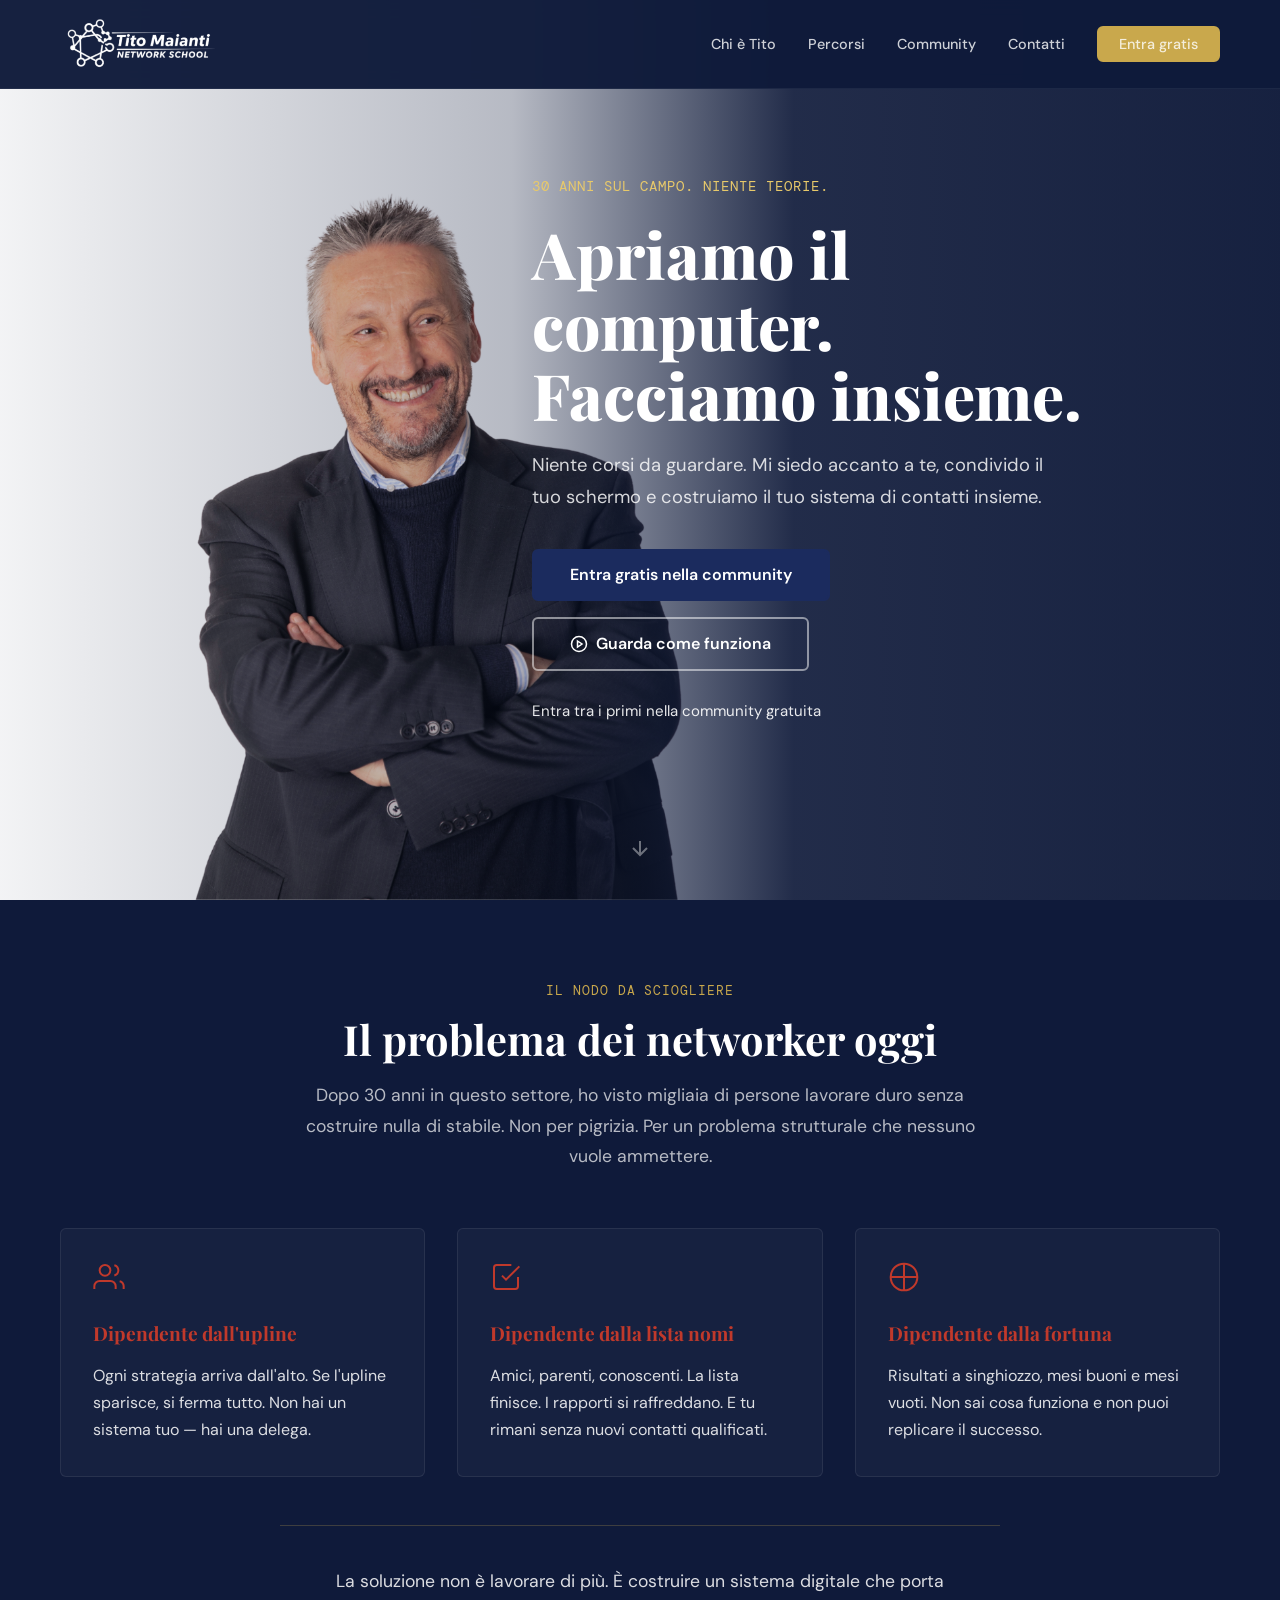
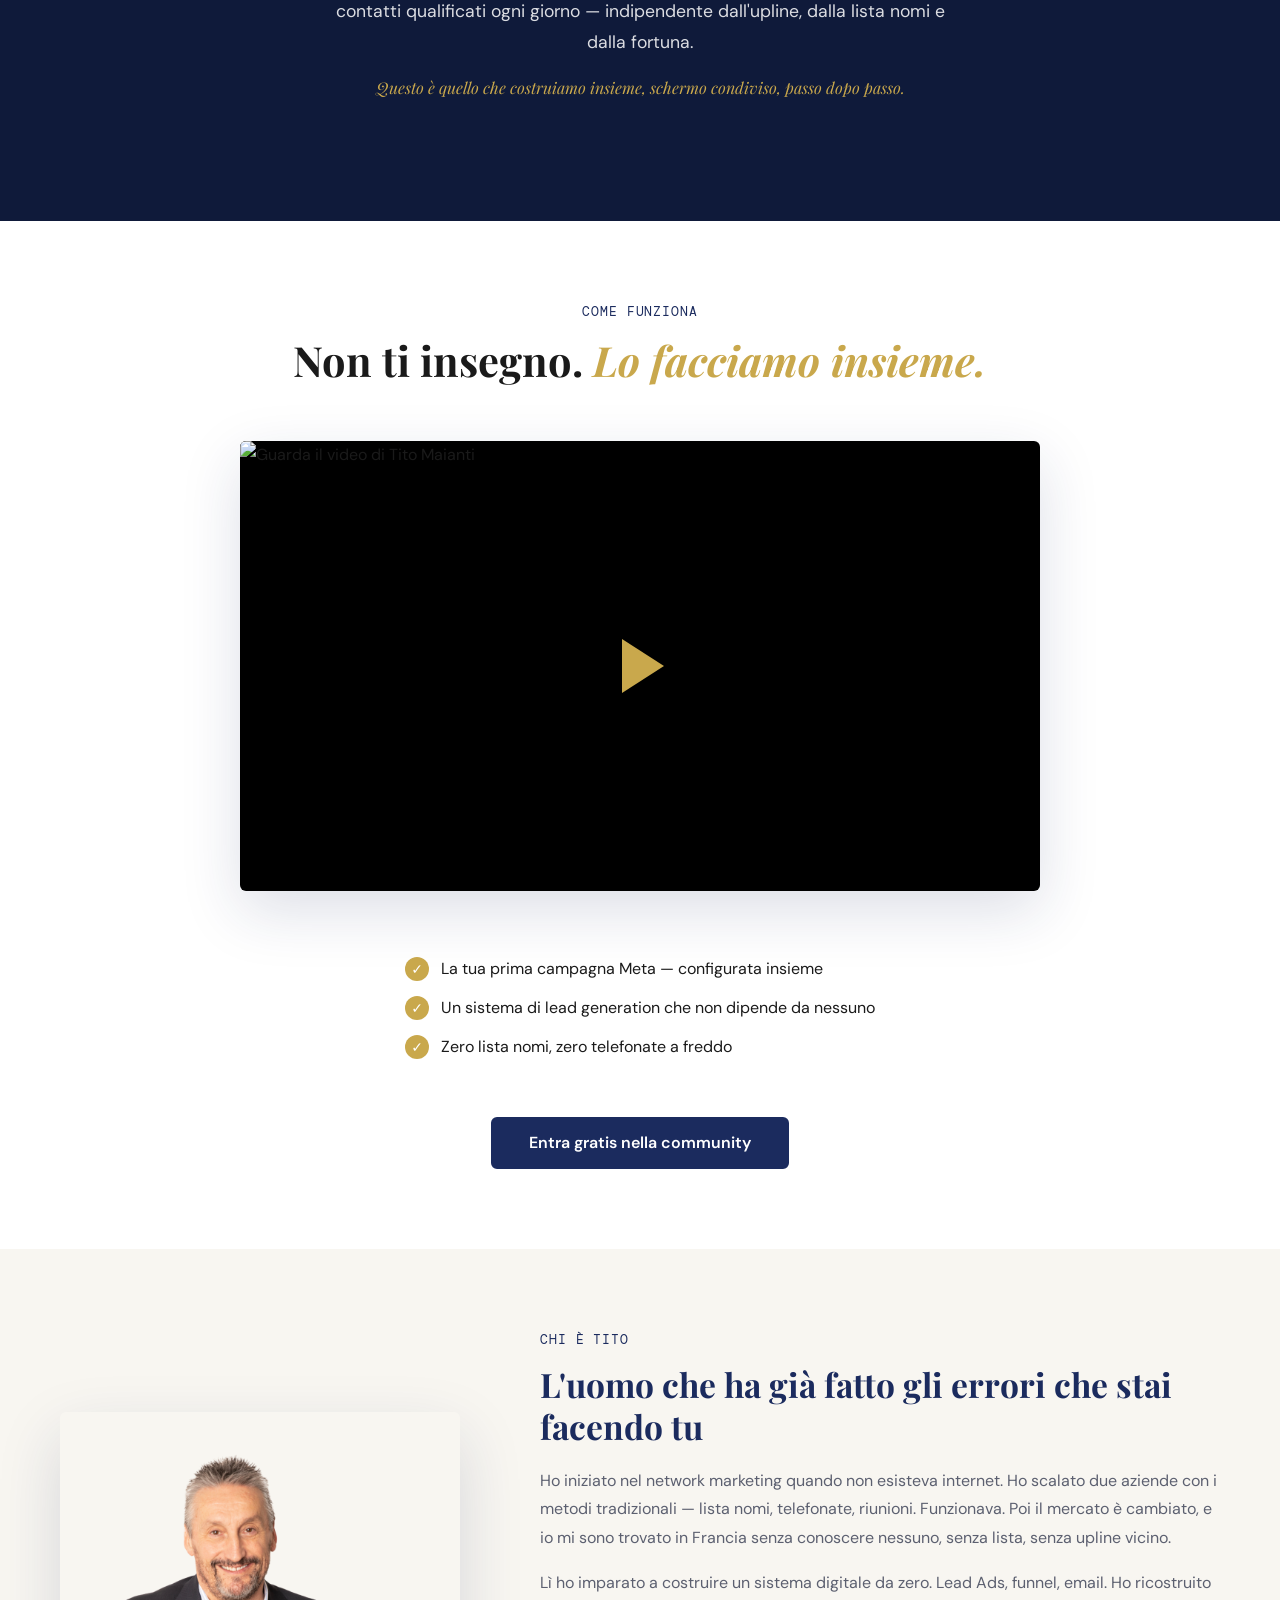
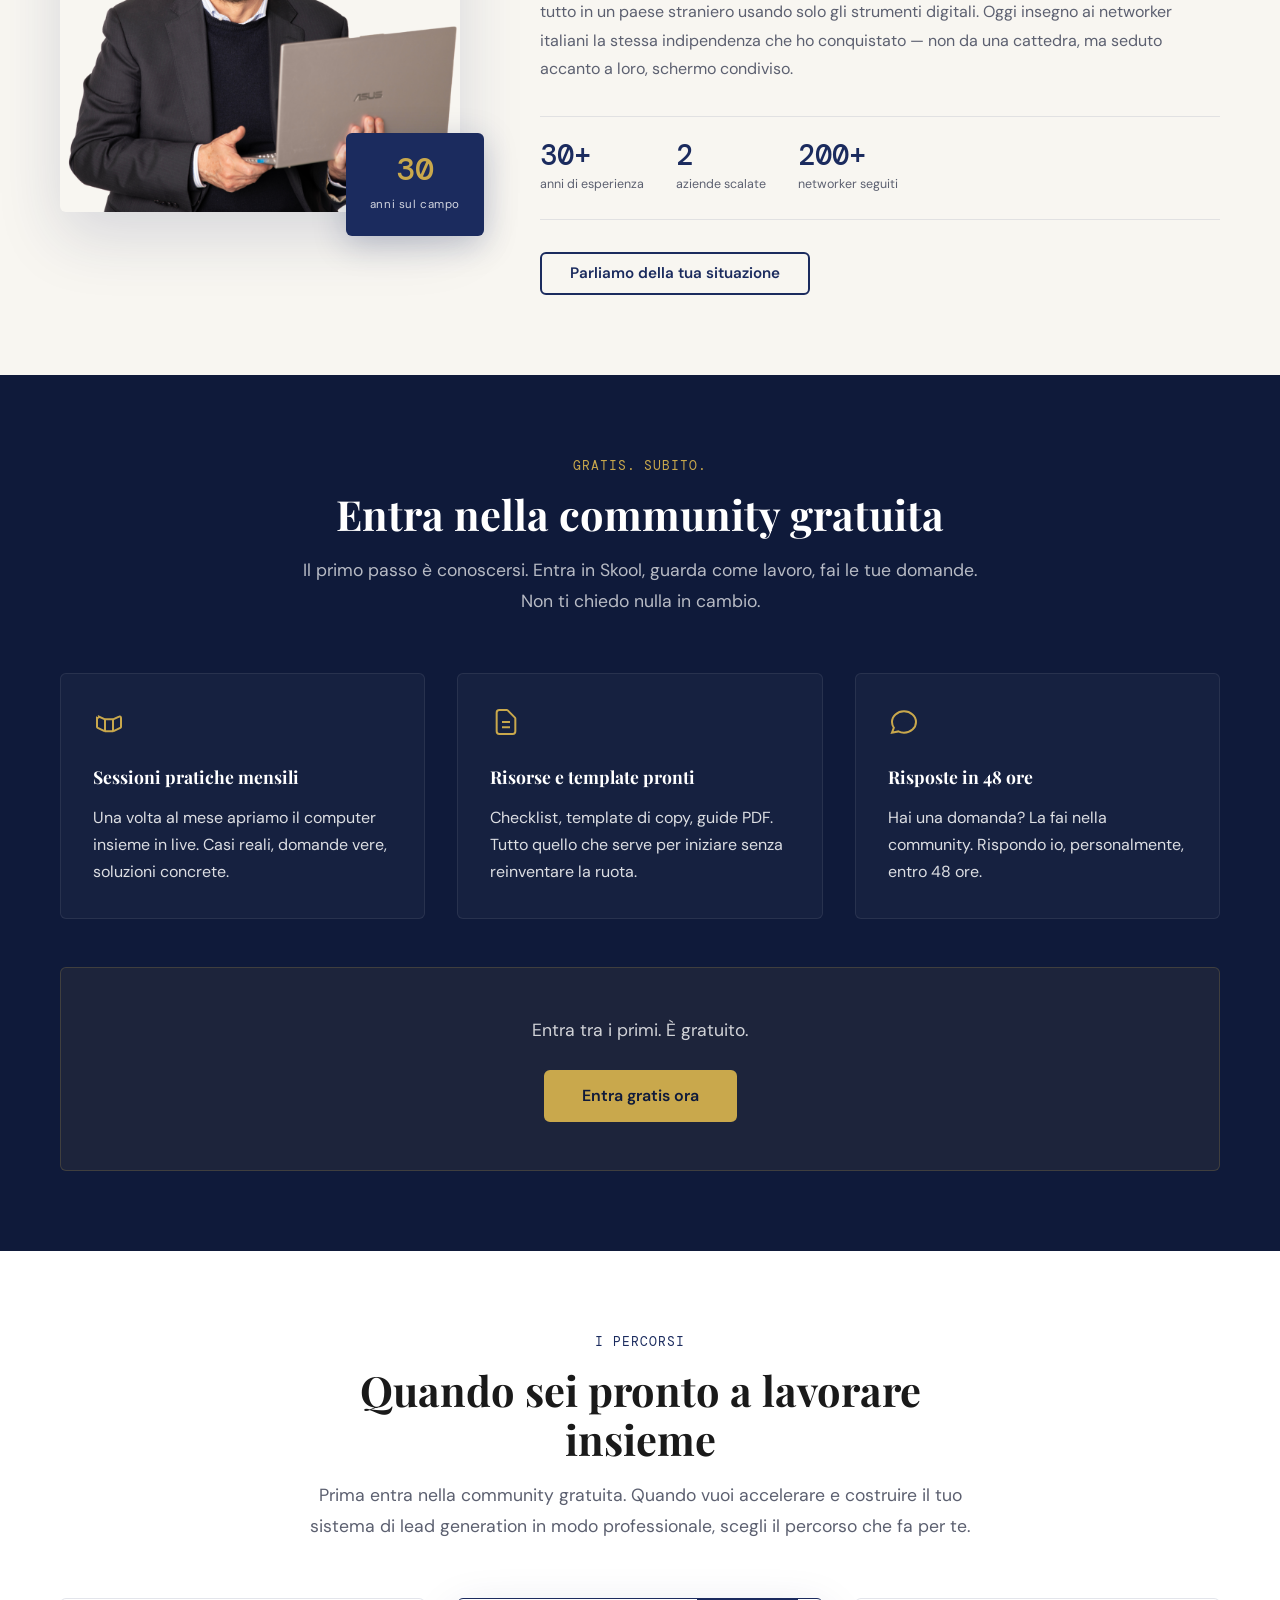
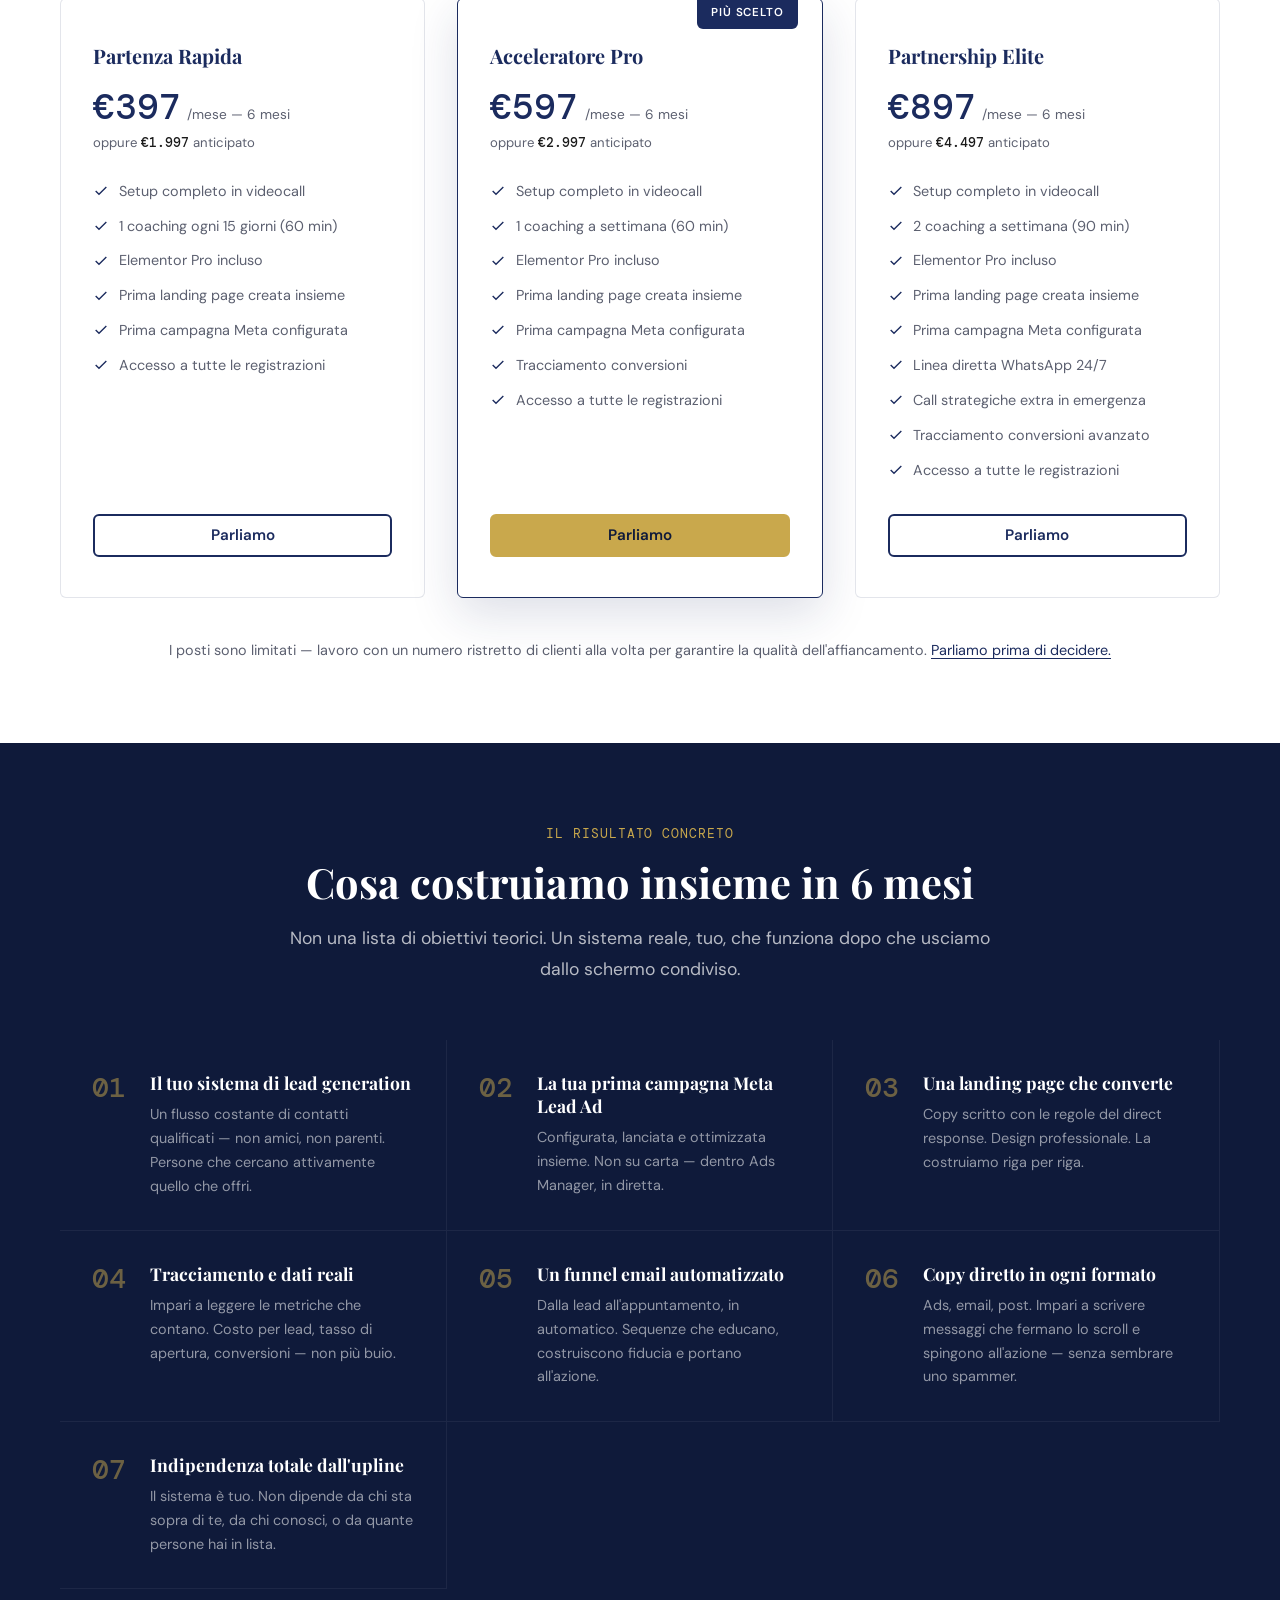
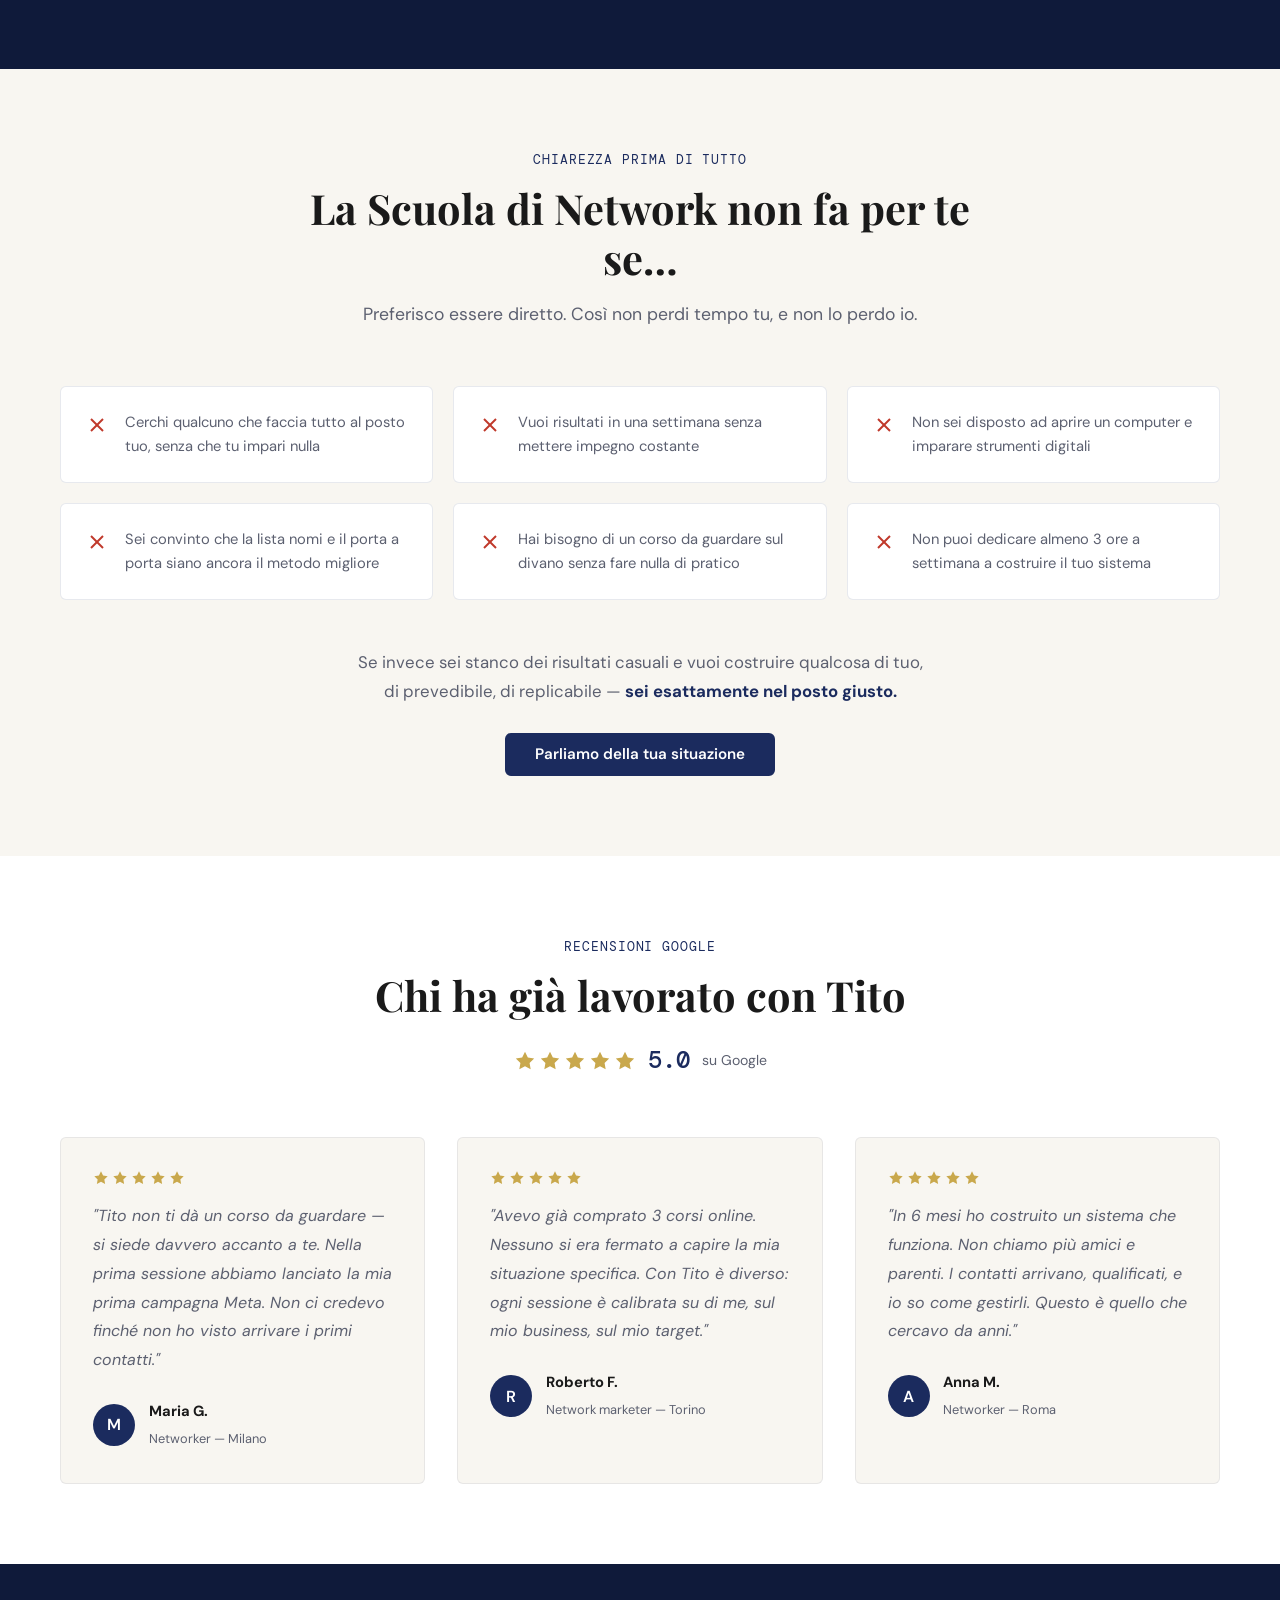
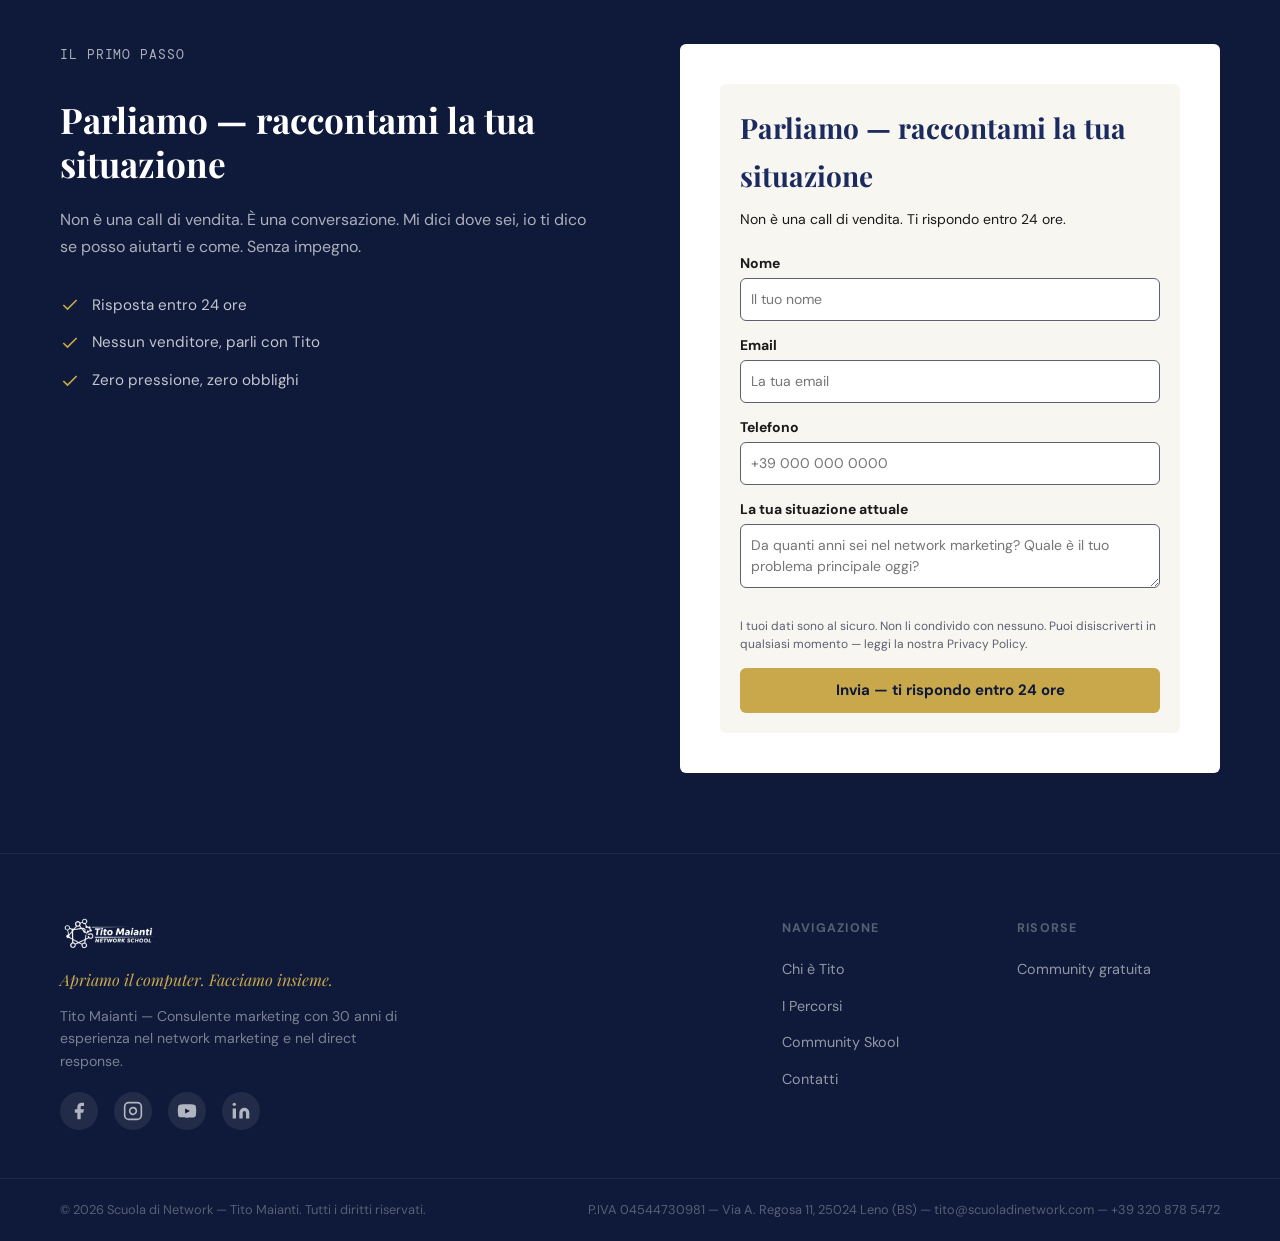
==== index.html @ 25d6adeb "Collega il form contatti a MailerLite e aggiunge pagine grazie/privacy Sostituisce il form statico c" ====
<!DOCTYPE html>
<html lang="it">
<head>
  <!-- Google Tag Manager -->
  <script>(function(w,d,s,l,i){w[l]=w[l]||[];w[l].push({'gtm.start':
  new Date().getTime(),event:'gtm.js'});var f=d.getElementsByTagName(s)[0],
  j=d.createElement(s),dl=l!='dataLayer'?'&l='+l:'';j.async=true;j.src=
  'https://www.googletagmanager.com/gtm.js?id='+i+dl;f.parentNode.insertBefore(j,f);
  })(window,document,'script','dataLayer','GTM-WN82N9PX');</script>
  <!-- End Google Tag Manager -->

  <meta charset="UTF-8">
  <meta name="viewport" content="width=device-width, initial-scale=1.0">
  <meta name="description" content="Scuola di Network di Tito Maianti — 30 anni di esperienza nel network marketing. Mi siedo accanto a te, condivido il tuo schermo e costruiamo il tuo sistema di contatti insieme.">
  <meta property="og:title" content="Scuola di Network — Tito Maianti">
  <meta property="og:description" content="Apriamo il computer. Facciamo insieme. Niente corsi da guardare — lavoriamo fianco a fianco, schermo condiviso, mouse in mano.">
  <meta property="og:image" content="img/tito-hero.jpg">
  <title>Scuola di Network — Tito Maianti | Apriamo il computer. Facciamo insieme.</title>

  <!-- Google Fonts -->
  <link rel="preconnect" href="https://fonts.googleapis.com">
  <link rel="preconnect" href="https://fonts.gstatic.com" crossorigin>
  <link href="https://fonts.googleapis.com/css2?family=DM+Mono:wght@400;500&family=DM+Sans:ital,opsz,wght@0,9..40,400;0,9..40,500;0,9..40,600;1,9..40,400&family=Playfair+Display:ital,wght@0,700;0,800;1,700&display=swap" rel="stylesheet">

  <link rel="stylesheet" href="css/style.css">
</head>
<body>

  <!-- Google Tag Manager (noscript) -->
  <noscript><iframe src="https://www.googletagmanager.com/ns.html?id=GTM-WN82N9PX"
  height="0" width="0" style="display:none;visibility:hidden"></iframe></noscript>
  <!-- End Google Tag Manager (noscript) -->

  <!-- ============================================================
       NAV
  ============================================================ -->
  <nav class="nav" id="nav">
    <div class="container nav__inner">
      <a href="/" class="nav__logo">
        <img src="Logo Network School (1).png" alt="Scuola di Network" onerror="this.style.display='none';this.nextElementSibling.style.display='block'">
        <span class="nav__logo-text" style="display:none">Scuola di Network</span>
      </a>
      <button class="nav__toggle" id="navToggle" aria-label="Menu">
        <span></span><span></span><span></span>
      </button>
      <ul class="nav__links" id="navLinks">
        <li><a href="#chi-e-tito">Chi è Tito</a></li>
        <li><a href="#percorsi">Percorsi</a></li>
        <li><a href="#community">Community</a></li>
        <li><a href="#contatti">Contatti</a></li>
        <li><a href="https://www.skool.com/scuola-di-network-2283" target="_blank" rel="noopener" class="btn btn--nav">Entra gratis</a></li>
      </ul>
    </div>
  </nav>

  <!-- ============================================================
       1. HERO
  ============================================================ -->
  <section class="hero" id="hero">
    <!-- Sfondo desktop: foto a sinistra via background-image -->
    <div class="hero__bg" style="background-image: url('Senza titolo (800 x 1200 px).png')">
      <div class="hero__overlay"></div>
    </div>
    <!-- Foto mobile: visibile solo su smartphone, in cima -->
    <img src="Progetto senza titolo (8).png" alt="Tito Maianti" class="hero__photo-mobile">
    <div class="container hero__content">
      <p class="hero__eyebrow">30 anni sul campo. Niente teorie.</p>
      <h1 class="hero__headline">Apriamo il computer.<br>Facciamo insieme.</h1>
      <p class="hero__sub">
        Niente corsi da guardare. Mi siedo accanto a te, condivido il tuo schermo
        e costruiamo il tuo sistema di contatti insieme.
      </p>
      <div class="hero__ctas">
        <a href="https://www.skool.com/scuola-di-network-2283" target="_blank" rel="noopener" class="btn btn--primary btn--lg">
          Entra gratis nella community
        </a>
        <a href="#video" class="btn btn--ghost btn--lg">
          <svg width="18" height="18" viewBox="0 0 24 24" fill="none" stroke="currentColor" stroke-width="2" aria-hidden="true"><circle cx="12" cy="12" r="10"/><polygon points="10 8 16 12 10 16 10 8"/></svg>
          Guarda come funziona
        </a>
      </div>
      <p class="hero__trust">Entra tra i primi nella community gratuita</p>
    </div>
    <a href="#problema" class="hero__scroll" aria-label="Scorri in basso">
      <svg width="24" height="24" viewBox="0 0 24 24" fill="none" stroke="currentColor" stroke-width="2"><path d="M12 5v14M5 12l7 7 7-7"/></svg>
    </a>
  </section>

  <!-- ============================================================
       2. IL PROBLEMA
  ============================================================ -->
  <section class="section section--dark" id="problema">
    <div class="container">
      <div class="section__header section__header--center">
        <p class="section__eyebrow section__eyebrow--gold">Il nodo da sciogliere</p>
        <h2 class="section__title">Il problema dei networker oggi</h2>
        <p class="section__sub">
          Dopo 30 anni in questo settore, ho visto migliaia di persone
          lavorare duro senza costruire nulla di stabile. Non per pigrizia.
          Per un problema strutturale che nessuno vuole ammettere.
        </p>
      </div>

      <div class="dipendenze">
        <div class="dipendenza">
          <div class="dipendenza__icon">
            <svg width="32" height="32" viewBox="0 0 24 24" fill="none" stroke="currentColor" stroke-width="1.5"><path d="M17 21v-2a4 4 0 0 0-4-4H5a4 4 0 0 0-4 4v2"/><circle cx="9" cy="7" r="4"/><path d="M23 21v-2a4 4 0 0 0-3-3.87"/><path d="M16 3.13a4 4 0 0 1 0 7.75"/></svg>
          </div>
          <h3 class="dipendenza__titolo">Dipendente dall'upline</h3>
          <p class="dipendenza__testo">
            Ogni strategia arriva dall'alto. Se l'upline sparisce, si ferma tutto.
            Non hai un sistema tuo — hai una delega.
          </p>
        </div>
        <div class="dipendenza">
          <div class="dipendenza__icon">
            <svg width="32" height="32" viewBox="0 0 24 24" fill="none" stroke="currentColor" stroke-width="1.5"><path d="M9 11l3 3L22 4"/><path d="M21 12v7a2 2 0 0 1-2 2H5a2 2 0 0 1-2-2V5a2 2 0 0 1 2-2h11"/></svg>
          </div>
          <h3 class="dipendenza__titolo">Dipendente dalla lista nomi</h3>
          <p class="dipendenza__testo">
            Amici, parenti, conoscenti. La lista finisce. I rapporti si raffreddano.
            E tu rimani senza nuovi contatti qualificati.
          </p>
        </div>
        <div class="dipendenza">
          <div class="dipendenza__icon">
            <svg width="32" height="32" viewBox="0 0 24 24" fill="none" stroke="currentColor" stroke-width="1.5"><path d="M12 2v20M2 12h20"/><circle cx="12" cy="12" r="10"/></svg>
          </div>
          <h3 class="dipendenza__titolo">Dipendente dalla fortuna</h3>
          <p class="dipendenza__testo">
            Risultati a singhiozzo, mesi buoni e mesi vuoti.
            Non sai cosa funziona e non puoi replicare il successo.
          </p>
        </div>
      </div>

      <div class="problema__soluzione">
        <p class="problema__soluzione-testo">
          La soluzione non è lavorare di più. È costruire un sistema digitale
          che porta contatti qualificati ogni giorno — indipendente dall'upline,
          dalla lista nomi e dalla fortuna.
        </p>
        <p class="problema__soluzione-firma">
          Questo è quello che costruiamo insieme, schermo condiviso, passo dopo passo.
        </p>
      </div>
    </div>
  </section>

  <!-- ============================================================
       3. VIDEO + PROMESSA
  ============================================================ -->
  <section class="section section--light" id="video">
    <div class="container">
      <div class="section__header section__header--center">
        <p class="section__eyebrow">Come funziona</p>
        <h2 class="section__title">Non ti insegno. <em>Lo facciamo insieme.</em></h2>
      </div>
      <div class="video-centrato">
        <div class="yt-facade" id="ytFacade" data-videoid="gdaphi_EpzM" role="button" tabindex="0" aria-label="Riproduci video">
          <img src="https://img.youtube.com/vi/gdaphi_EpzM/maxresdefault.jpg" alt="Guarda il video di Tito Maianti" class="yt-facade__thumb">
          <div class="yt-facade__play" aria-hidden="true">
            <svg viewBox="0 0 24 24" fill="none" xmlns="http://www.w3.org/2000/svg"><polygon points="6 3 20 12 6 21 6 3" fill="currentColor"/></svg>
          </div>
        </div>
      </div>
      <div class="video-sotto">
        <ul class="promessa__lista promessa__lista--centrata">
          <li><span class="check-circle">✓</span> La tua prima campagna Meta — configurata insieme</li>
          <li><span class="check-circle">✓</span> Un sistema di lead generation che non dipende da nessuno</li>
          <li><span class="check-circle">✓</span> Zero lista nomi, zero telefonate a freddo</li>
        </ul>
        <a href="https://www.skool.com/scuola-di-network-2283" target="_blank" rel="noopener" class="btn btn--primary btn--lg">
          Entra gratis nella community
        </a>
      </div>
    </div>
  </section>

  <!-- ============================================================
       4. CHI È TITO
  ============================================================ -->
  <section class="section section--cream" id="chi-e-tito">
    <div class="container">
      <div class="tito">
        <div class="tito__foto">
          <img src="Progetto senza titolo (7).png" alt="Tito Maianti" loading="lazy">
          <div class="tito__badge">
            <span class="mono">30</span>
            <span>anni sul campo</span>
          </div>
        </div>
        <div class="tito__bio">
          <p class="section__eyebrow">Chi è Tito</p>
          <h2>L'uomo che ha già fatto gli errori che stai facendo tu</h2>
          <p class="tito__storia">
            Ho iniziato nel network marketing quando non esisteva internet. Ho scalato
            due aziende con i metodi tradizionali — lista nomi, telefonate, riunioni.
            Funzionava. Poi il mercato è cambiato, e io mi sono trovato in Francia
            senza conoscere nessuno, senza lista, senza upline vicino.
          </p>
          <p class="tito__storia">
            Lì ho imparato a costruire un sistema digitale da zero. Lead Ads, funnel,
            email. Ho ricostruito tutto in un paese straniero usando solo gli strumenti
            digitali. Oggi insegno ai networker italiani la stessa indipendenza che ho
            conquistato — non da una cattedra, ma seduto accanto a loro, schermo condiviso.
          </p>
          <div class="tito__numeri">
            <div class="tito__numero">
              <span class="mono">30+</span>
              <span>anni di esperienza</span>
            </div>
            <div class="tito__numero">
              <span class="mono">2</span>
              <span>aziende scalate</span>
            </div>
            <div class="tito__numero">
              <span class="mono">200+</span>
              <span>networker seguiti</span>
            </div>
          </div>
          <a href="#contatti" class="btn btn--outline">Parliamo della tua situazione</a>
        </div>
      </div>
    </div>
  </section>

  <!-- ============================================================
       5. COMMUNITY SKOOL
  ============================================================ -->
  <section class="section section--dark" id="community">
    <div class="container">
      <div class="section__header section__header--center">
        <p class="section__eyebrow section__eyebrow--gold">Gratis. Subito.</p>
        <h2 class="section__title">Entra nella community gratuita</h2>
        <p class="section__sub">
          Il primo passo è conoscersi. Entra in Skool, guarda come lavoro,
          fai le tue domande. Non ti chiedo nulla in cambio.
        </p>
      </div>

      <div class="community__benefit-grid">
        <div class="community__benefit">
          <div class="community__benefit-icon">
            <svg width="32" height="32" viewBox="0 0 24 24" fill="none" stroke="currentColor" stroke-width="1.5"><path d="M15 10l4.553-2.069A1 1 0 0121 8.876V15.5a1 1 0 01-.555.894L15 19M15 10v9M15 10H9M15 19H9M9 10L4.447 7.931A1 1 0 013 8.876V15.5a1 1 0 00.555.894L9 19M9 10v9"/></svg>
          </div>
          <h3>Sessioni pratiche mensili</h3>
          <p>
            Una volta al mese apriamo il computer insieme in live.
            Casi reali, domande vere, soluzioni concrete.
          </p>
        </div>
        <div class="community__benefit">
          <div class="community__benefit-icon">
            <svg width="32" height="32" viewBox="0 0 24 24" fill="none" stroke="currentColor" stroke-width="1.5"><path d="M9 12h6m-6 4h6m2 5H7a2 2 0 01-2-2V5a2 2 0 012-2h5.586a1 1 0 01.707.293l5.414 5.414a1 1 0 01.293.707V19a2 2 0 01-2 2z"/></svg>
          </div>
          <h3>Risorse e template pronti</h3>
          <p>
            Checklist, template di copy, guide PDF. Tutto quello che serve
            per iniziare senza reinventare la ruota.
          </p>
        </div>
        <div class="community__benefit">
          <div class="community__benefit-icon">
            <svg width="32" height="32" viewBox="0 0 24 24" fill="none" stroke="currentColor" stroke-width="1.5"><path d="M8 12h.01M12 12h.01M16 12h.01M21 12c0 4.418-4.03 8-9 8a9.863 9.863 0 01-4.255-.949L3 20l1.395-3.72C3.512 15.042 3 13.574 3 12c0-4.418 4.03-8 9-8s9 3.582 9 8z"/></svg>
          </div>
          <h3>Risposte in 48 ore</h3>
          <p>
            Hai una domanda? La fai nella community. Rispondo io,
            personalmente, entro 48 ore.
          </p>
        </div>
      </div>

      <div class="community__cta-box">
        <p class="community__cta-testo">
          Entra tra i primi. È gratuito.
        </p>
        <a href="https://www.skool.com/scuola-di-network-2283" target="_blank" rel="noopener" class="btn btn--gold btn--lg">
          Entra gratis ora
        </a>
      </div>
    </div>
  </section>

  <!-- ============================================================
       6. I PERCORSI
  ============================================================ -->
  <section class="section section--light" id="percorsi">
    <div class="container">
      <div class="section__header section__header--center">
        <p class="section__eyebrow">I percorsi</p>
        <h2 class="section__title">Quando sei pronto a lavorare insieme</h2>
        <p class="section__sub">
          Prima entra nella community gratuita. Quando vuoi accelerare
          e costruire il tuo sistema di lead generation in modo professionale,
          scegli il percorso che fa per te.
        </p>
      </div>

      <div class="percorsi">

        <div class="percorso">
          <div class="percorso__header">
            <h3 class="percorso__nome">Partenza Rapida</h3>
            <div class="percorso__prezzo">
              <span class="percorso__importo mono">€397</span>
              <span class="percorso__periodo">/mese — 6 mesi</span>
            </div>
            <p class="percorso__anticipo">oppure <span class="mono">€1.997</span> anticipato</p>
          </div>
          <ul class="percorso__lista">
            <li><svg width="16" height="16" viewBox="0 0 24 24" fill="none" stroke="currentColor" stroke-width="2"><polyline points="20 6 9 17 4 12"/></svg> Setup completo in videocall</li>
            <li><svg width="16" height="16" viewBox="0 0 24 24" fill="none" stroke="currentColor" stroke-width="2"><polyline points="20 6 9 17 4 12"/></svg> 1 coaching ogni 15 giorni (60 min)</li>
            <li><svg width="16" height="16" viewBox="0 0 24 24" fill="none" stroke="currentColor" stroke-width="2"><polyline points="20 6 9 17 4 12"/></svg> Elementor Pro incluso</li>
            <li><svg width="16" height="16" viewBox="0 0 24 24" fill="none" stroke="currentColor" stroke-width="2"><polyline points="20 6 9 17 4 12"/></svg> Prima landing page creata insieme</li>
            <li><svg width="16" height="16" viewBox="0 0 24 24" fill="none" stroke="currentColor" stroke-width="2"><polyline points="20 6 9 17 4 12"/></svg> Prima campagna Meta configurata</li>
            <li><svg width="16" height="16" viewBox="0 0 24 24" fill="none" stroke="currentColor" stroke-width="2"><polyline points="20 6 9 17 4 12"/></svg> Accesso a tutte le registrazioni</li>
          </ul>
          <a href="#contatti" class="btn btn--outline btn--full">Parliamo</a>
        </div>

        <div class="percorso percorso--featured">
          <div class="percorso__badge">Più scelto</div>
          <div class="percorso__header">
            <h3 class="percorso__nome">Acceleratore Pro</h3>
            <div class="percorso__prezzo">
              <span class="percorso__importo mono">€597</span>
              <span class="percorso__periodo">/mese — 6 mesi</span>
            </div>
            <p class="percorso__anticipo">oppure <span class="mono">€2.997</span> anticipato</p>
          </div>
          <ul class="percorso__lista">
            <li><svg width="16" height="16" viewBox="0 0 24 24" fill="none" stroke="currentColor" stroke-width="2"><polyline points="20 6 9 17 4 12"/></svg> Setup completo in videocall</li>
            <li><svg width="16" height="16" viewBox="0 0 24 24" fill="none" stroke="currentColor" stroke-width="2"><polyline points="20 6 9 17 4 12"/></svg> 1 coaching a settimana (60 min)</li>
            <li><svg width="16" height="16" viewBox="0 0 24 24" fill="none" stroke="currentColor" stroke-width="2"><polyline points="20 6 9 17 4 12"/></svg> Elementor Pro incluso</li>
            <li><svg width="16" height="16" viewBox="0 0 24 24" fill="none" stroke="currentColor" stroke-width="2"><polyline points="20 6 9 17 4 12"/></svg> Prima landing page creata insieme</li>
            <li><svg width="16" height="16" viewBox="0 0 24 24" fill="none" stroke="currentColor" stroke-width="2"><polyline points="20 6 9 17 4 12"/></svg> Prima campagna Meta configurata</li>
            <li><svg width="16" height="16" viewBox="0 0 24 24" fill="none" stroke="currentColor" stroke-width="2"><polyline points="20 6 9 17 4 12"/></svg> Tracciamento conversioni</li>
            <li><svg width="16" height="16" viewBox="0 0 24 24" fill="none" stroke="currentColor" stroke-width="2"><polyline points="20 6 9 17 4 12"/></svg> Accesso a tutte le registrazioni</li>
          </ul>
          <a href="#contatti" class="btn btn--gold btn--full">Parliamo</a>
        </div>

        <div class="percorso">
          <div class="percorso__header">
            <h3 class="percorso__nome">Partnership Elite</h3>
            <div class="percorso__prezzo">
              <span class="percorso__importo mono">€897</span>
              <span class="percorso__periodo">/mese — 6 mesi</span>
            </div>
            <p class="percorso__anticipo">oppure <span class="mono">€4.497</span> anticipato</p>
          </div>
          <ul class="percorso__lista">
            <li><svg width="16" height="16" viewBox="0 0 24 24" fill="none" stroke="currentColor" stroke-width="2"><polyline points="20 6 9 17 4 12"/></svg> Setup completo in videocall</li>
            <li><svg width="16" height="16" viewBox="0 0 24 24" fill="none" stroke="currentColor" stroke-width="2"><polyline points="20 6 9 17 4 12"/></svg> 2 coaching a settimana (90 min)</li>
            <li><svg width="16" height="16" viewBox="0 0 24 24" fill="none" stroke="currentColor" stroke-width="2"><polyline points="20 6 9 17 4 12"/></svg> Elementor Pro incluso</li>
            <li><svg width="16" height="16" viewBox="0 0 24 24" fill="none" stroke="currentColor" stroke-width="2"><polyline points="20 6 9 17 4 12"/></svg> Prima landing page creata insieme</li>
            <li><svg width="16" height="16" viewBox="0 0 24 24" fill="none" stroke="currentColor" stroke-width="2"><polyline points="20 6 9 17 4 12"/></svg> Prima campagna Meta configurata</li>
            <li><svg width="16" height="16" viewBox="0 0 24 24" fill="none" stroke="currentColor" stroke-width="2"><polyline points="20 6 9 17 4 12"/></svg> Linea diretta WhatsApp 24/7</li>
            <li><svg width="16" height="16" viewBox="0 0 24 24" fill="none" stroke="currentColor" stroke-width="2"><polyline points="20 6 9 17 4 12"/></svg> Call strategiche extra in emergenza</li>
            <li><svg width="16" height="16" viewBox="0 0 24 24" fill="none" stroke="currentColor" stroke-width="2"><polyline points="20 6 9 17 4 12"/></svg> Tracciamento conversioni avanzato</li>
            <li><svg width="16" height="16" viewBox="0 0 24 24" fill="none" stroke="currentColor" stroke-width="2"><polyline points="20 6 9 17 4 12"/></svg> Accesso a tutte le registrazioni</li>
          </ul>
          <a href="#contatti" class="btn btn--outline btn--full">Parliamo</a>
        </div>

      </div>

      <p class="percorsi__nota">
        I posti sono limitati — lavoro con un numero ristretto di clienti alla volta
        per garantire la qualità dell'affiancamento.
        <a href="#contatti">Parliamo prima di decidere.</a>
      </p>
    </div>
  </section>

  <!-- ============================================================
       7. COSA SVILUPPERAI
  ============================================================ -->
  <section class="section section--dark" id="svilupperai">
    <div class="container">
      <div class="section__header section__header--center">
        <p class="section__eyebrow section__eyebrow--gold">Il risultato concreto</p>
        <h2 class="section__title">Cosa costruiamo insieme in 6 mesi</h2>
        <p class="section__sub">
          Non una lista di obiettivi teorici. Un sistema reale, tuo, che funziona
          dopo che usciamo dallo schermo condiviso.
        </p>
      </div>

      <div class="svilupperai__grid">
        <div class="svilupperai__item">
          <span class="svilupperai__num mono">01</span>
          <div>
            <h3>Il tuo sistema di lead generation</h3>
            <p>Un flusso costante di contatti qualificati — non amici, non parenti. Persone che cercano attivamente quello che offri.</p>
          </div>
        </div>
        <div class="svilupperai__item">
          <span class="svilupperai__num mono">02</span>
          <div>
            <h3>La tua prima campagna Meta Lead Ad</h3>
            <p>Configurata, lanciata e ottimizzata insieme. Non su carta — dentro Ads Manager, in diretta.</p>
          </div>
        </div>
        <div class="svilupperai__item">
          <span class="svilupperai__num mono">03</span>
          <div>
            <h3>Una landing page che converte</h3>
            <p>Copy scritto con le regole del direct response. Design professionale. La costruiamo riga per riga.</p>
          </div>
        </div>
        <div class="svilupperai__item">
          <span class="svilupperai__num mono">04</span>
          <div>
            <h3>Tracciamento e dati reali</h3>
            <p>Impari a leggere le metriche che contano. Costo per lead, tasso di apertura, conversioni — non più buio.</p>
          </div>
        </div>
        <div class="svilupperai__item">
          <span class="svilupperai__num mono">05</span>
          <div>
            <h3>Un funnel email automatizzato</h3>
            <p>Dalla lead all'appuntamento, in automatico. Sequenze che educano, costruiscono fiducia e portano all'azione.</p>
          </div>
        </div>
        <div class="svilupperai__item">
          <span class="svilupperai__num mono">06</span>
          <div>
            <h3>Copy diretto in ogni formato</h3>
            <p>Ads, email, post. Impari a scrivere messaggi che fermano lo scroll e spingono all'azione — senza sembrare uno spammer.</p>
          </div>
        </div>
        <div class="svilupperai__item">
          <span class="svilupperai__num mono">07</span>
          <div>
            <h3>Indipendenza totale dall'upline</h3>
            <p>Il sistema è tuo. Non dipende da chi sta sopra di te, da chi conosci, o da quante persone hai in lista.</p>
          </div>
        </div>
      </div>
    </div>
  </section>

  <!-- ============================================================
       8. LA SCUOLA NON È PER TE
  ============================================================ -->
  <section class="section section--cream" id="non-per-te">
    <div class="container">
      <div class="section__header section__header--center">
        <p class="section__eyebrow">Chiarezza prima di tutto</p>
        <h2 class="section__title">La Scuola di Network non fa per te se…</h2>
        <p class="section__sub">
          Preferisco essere diretto. Così non perdi tempo tu, e non lo perdo io.
        </p>
      </div>

      <div class="non-per-te__grid">
        <div class="non-per-te__card">
          <svg width="24" height="24" viewBox="0 0 24 24" fill="none" stroke="currentColor" stroke-width="2" aria-hidden="true"><line x1="18" y1="6" x2="6" y2="18"/><line x1="6" y1="6" x2="18" y2="18"/></svg>
          <p>Cerchi qualcuno che faccia tutto al posto tuo, senza che tu impari nulla</p>
        </div>
        <div class="non-per-te__card">
          <svg width="24" height="24" viewBox="0 0 24 24" fill="none" stroke="currentColor" stroke-width="2" aria-hidden="true"><line x1="18" y1="6" x2="6" y2="18"/><line x1="6" y1="6" x2="18" y2="18"/></svg>
          <p>Vuoi risultati in una settimana senza mettere impegno costante</p>
        </div>
        <div class="non-per-te__card">
          <svg width="24" height="24" viewBox="0 0 24 24" fill="none" stroke="currentColor" stroke-width="2" aria-hidden="true"><line x1="18" y1="6" x2="6" y2="18"/><line x1="6" y1="6" x2="18" y2="18"/></svg>
          <p>Non sei disposto ad aprire un computer e imparare strumenti digitali</p>
        </div>
        <div class="non-per-te__card">
          <svg width="24" height="24" viewBox="0 0 24 24" fill="none" stroke="currentColor" stroke-width="2" aria-hidden="true"><line x1="18" y1="6" x2="6" y2="18"/><line x1="6" y1="6" x2="18" y2="18"/></svg>
          <p>Sei convinto che la lista nomi e il porta a porta siano ancora il metodo migliore</p>
        </div>
        <div class="non-per-te__card">
          <svg width="24" height="24" viewBox="0 0 24 24" fill="none" stroke="currentColor" stroke-width="2" aria-hidden="true"><line x1="18" y1="6" x2="6" y2="18"/><line x1="6" y1="6" x2="18" y2="18"/></svg>
          <p>Hai bisogno di un corso da guardare sul divano senza fare nulla di pratico</p>
        </div>
        <div class="non-per-te__card">
          <svg width="24" height="24" viewBox="0 0 24 24" fill="none" stroke="currentColor" stroke-width="2" aria-hidden="true"><line x1="18" y1="6" x2="6" y2="18"/><line x1="6" y1="6" x2="18" y2="18"/></svg>
          <p>Non puoi dedicare almeno 3 ore a settimana a costruire il tuo sistema</p>
        </div>
      </div>

      <div class="non-per-te__contrario">
        <p>
          Se invece sei stanco dei risultati casuali e vuoi costruire qualcosa di tuo,
          di prevedibile, di replicabile — <strong>sei esattamente nel posto giusto.</strong>
        </p>
        <a href="#contatti" class="btn btn--primary">Parliamo della tua situazione</a>
      </div>
    </div>
  </section>

  <!-- ============================================================
       9. TESTIMONIANZE
  ============================================================ -->
  <section class="section section--light" id="testimonianze">
    <div class="container">
      <div class="section__header section__header--center">
        <p class="section__eyebrow">Recensioni Google</p>
        <h2 class="section__title">Chi ha già lavorato con Tito</h2>
        <div class="testimonianze__rating">
          <div class="rating__stelle">
            <svg width="22" height="22" viewBox="0 0 24 24" fill="#C9A84C" stroke="none"><polygon points="12 2 15.09 8.26 22 9.27 17 14.14 18.18 21.02 12 17.77 5.82 21.02 7 14.14 2 9.27 8.91 8.26 12 2"/></svg>
            <svg width="22" height="22" viewBox="0 0 24 24" fill="#C9A84C" stroke="none"><polygon points="12 2 15.09 8.26 22 9.27 17 14.14 18.18 21.02 12 17.77 5.82 21.02 7 14.14 2 9.27 8.91 8.26 12 2"/></svg>
            <svg width="22" height="22" viewBox="0 0 24 24" fill="#C9A84C" stroke="none"><polygon points="12 2 15.09 8.26 22 9.27 17 14.14 18.18 21.02 12 17.77 5.82 21.02 7 14.14 2 9.27 8.91 8.26 12 2"/></svg>
            <svg width="22" height="22" viewBox="0 0 24 24" fill="#C9A84C" stroke="none"><polygon points="12 2 15.09 8.26 22 9.27 17 14.14 18.18 21.02 12 17.77 5.82 21.02 7 14.14 2 9.27 8.91 8.26 12 2"/></svg>
            <svg width="22" height="22" viewBox="0 0 24 24" fill="#C9A84C" stroke="none"><polygon points="12 2 15.09 8.26 22 9.27 17 14.14 18.18 21.02 12 17.77 5.82 21.02 7 14.14 2 9.27 8.91 8.26 12 2"/></svg>
          </div>
          <span class="rating__voto mono">5.0</span>
          <span class="rating__count">su Google</span>
        </div>
      </div>

      <div class="testimonianze__grid">

        <div class="testimonianza">
          <div class="testimonianza__stelle">
            <svg width="16" height="16" viewBox="0 0 24 24" fill="#C9A84C" stroke="none"><polygon points="12 2 15.09 8.26 22 9.27 17 14.14 18.18 21.02 12 17.77 5.82 21.02 7 14.14 2 9.27 8.91 8.26 12 2"/></svg>
            <svg width="16" height="16" viewBox="0 0 24 24" fill="#C9A84C" stroke="none"><polygon points="12 2 15.09 8.26 22 9.27 17 14.14 18.18 21.02 12 17.77 5.82 21.02 7 14.14 2 9.27 8.91 8.26 12 2"/></svg>
            <svg width="16" height="16" viewBox="0 0 24 24" fill="#C9A84C" stroke="none"><polygon points="12 2 15.09 8.26 22 9.27 17 14.14 18.18 21.02 12 17.77 5.82 21.02 7 14.14 2 9.27 8.91 8.26 12 2"/></svg>
            <svg width="16" height="16" viewBox="0 0 24 24" fill="#C9A84C" stroke="none"><polygon points="12 2 15.09 8.26 22 9.27 17 14.14 18.18 21.02 12 17.77 5.82 21.02 7 14.14 2 9.27 8.91 8.26 12 2"/></svg>
            <svg width="16" height="16" viewBox="0 0 24 24" fill="#C9A84C" stroke="none"><polygon points="12 2 15.09 8.26 22 9.27 17 14.14 18.18 21.02 12 17.77 5.82 21.02 7 14.14 2 9.27 8.91 8.26 12 2"/></svg>
          </div>
          <p class="testimonianza__testo">
            "Tito non ti dà un corso da guardare — si siede davvero accanto a te.
            Nella prima sessione abbiamo lanciato la mia prima campagna Meta.
            Non ci credevo finché non ho visto arrivare i primi contatti."
          </p>
          <div class="testimonianza__autore">
            <div class="testimonianza__avatar">M</div>
            <div>
              <strong>Maria G.</strong>
              <span>Networker — Milano</span>
            </div>
          </div>
        </div>

        <div class="testimonianza">
          <div class="testimonianza__stelle">
            <svg width="16" height="16" viewBox="0 0 24 24" fill="#C9A84C" stroke="none"><polygon points="12 2 15.09 8.26 22 9.27 17 14.14 18.18 21.02 12 17.77 5.82 21.02 7 14.14 2 9.27 8.91 8.26 12 2"/></svg>
            <svg width="16" height="16" viewBox="0 0 24 24" fill="#C9A84C" stroke="none"><polygon points="12 2 15.09 8.26 22 9.27 17 14.14 18.18 21.02 12 17.77 5.82 21.02 7 14.14 2 9.27 8.91 8.26 12 2"/></svg>
            <svg width="16" height="16" viewBox="0 0 24 24" fill="#C9A84C" stroke="none"><polygon points="12 2 15.09 8.26 22 9.27 17 14.14 18.18 21.02 12 17.77 5.82 21.02 7 14.14 2 9.27 8.91 8.26 12 2"/></svg>
            <svg width="16" height="16" viewBox="0 0 24 24" fill="#C9A84C" stroke="none"><polygon points="12 2 15.09 8.26 22 9.27 17 14.14 18.18 21.02 12 17.77 5.82 21.02 7 14.14 2 9.27 8.91 8.26 12 2"/></svg>
            <svg width="16" height="16" viewBox="0 0 24 24" fill="#C9A84C" stroke="none"><polygon points="12 2 15.09 8.26 22 9.27 17 14.14 18.18 21.02 12 17.77 5.82 21.02 7 14.14 2 9.27 8.91 8.26 12 2"/></svg>
          </div>
          <p class="testimonianza__testo">
            "Avevo già comprato 3 corsi online. Nessuno si era fermato a capire
            la mia situazione specifica. Con Tito è diverso: ogni sessione
            è calibrata su di me, sul mio business, sul mio target."
          </p>
          <div class="testimonianza__autore">
            <div class="testimonianza__avatar">R</div>
            <div>
              <strong>Roberto F.</strong>
              <span>Network marketer — Torino</span>
            </div>
          </div>
        </div>

        <div class="testimonianza">
          <div class="testimonianza__stelle">
            <svg width="16" height="16" viewBox="0 0 24 24" fill="#C9A84C" stroke="none"><polygon points="12 2 15.09 8.26 22 9.27 17 14.14 18.18 21.02 12 17.77 5.82 21.02 7 14.14 2 9.27 8.91 8.26 12 2"/></svg>
            <svg width="16" height="16" viewBox="0 0 24 24" fill="#C9A84C" stroke="none"><polygon points="12 2 15.09 8.26 22 9.27 17 14.14 18.18 21.02 12 17.77 5.82 21.02 7 14.14 2 9.27 8.91 8.26 12 2"/></svg>
            <svg width="16" height="16" viewBox="0 0 24 24" fill="#C9A84C" stroke="none"><polygon points="12 2 15.09 8.26 22 9.27 17 14.14 18.18 21.02 12 17.77 5.82 21.02 7 14.14 2 9.27 8.91 8.26 12 2"/></svg>
            <svg width="16" height="16" viewBox="0 0 24 24" fill="#C9A84C" stroke="none"><polygon points="12 2 15.09 8.26 22 9.27 17 14.14 18.18 21.02 12 17.77 5.82 21.02 7 14.14 2 9.27 8.91 8.26 12 2"/></svg>
            <svg width="16" height="16" viewBox="0 0 24 24" fill="#C9A84C" stroke="none"><polygon points="12 2 15.09 8.26 22 9.27 17 14.14 18.18 21.02 12 17.77 5.82 21.02 7 14.14 2 9.27 8.91 8.26 12 2"/></svg>
          </div>
          <p class="testimonianza__testo">
            "In 6 mesi ho costruito un sistema che funziona. Non chiamo
            più amici e parenti. I contatti arrivano, qualificati,
            e io so come gestirli. Questo è quello che cercavo da anni."
          </p>
          <div class="testimonianza__autore">
            <div class="testimonianza__avatar">A</div>
            <div>
              <strong>Anna M.</strong>
              <span>Networker — Roma</span>
            </div>
          </div>
        </div>

      </div>
    </div>
  </section>

  <!-- ============================================================
       10. FORM CONTATTI
  ============================================================ -->
  <section class="section section--dark" id="contatti">
    <div class="container">
      <div class="contatti__inner">
        <div class="contatti__testo">
          <p class="section__eyebrow section__eyebrow--gold">Il primo passo</p>
          <h2>Parliamo — raccontami la tua situazione</h2>
          <p>
            Non è una call di vendita. È una conversazione.
            Mi dici dove sei, io ti dico se posso aiutarti
            e come. Senza impegno.
          </p>
          <ul class="contatti__garanzie">
            <li>
              <svg width="20" height="20" viewBox="0 0 24 24" fill="none" stroke="currentColor" stroke-width="2"><polyline points="20 6 9 17 4 12"/></svg>
              Risposta entro 24 ore
            </li>
            <li>
              <svg width="20" height="20" viewBox="0 0 24 24" fill="none" stroke="currentColor" stroke-width="2"><polyline points="20 6 9 17 4 12"/></svg>
              Nessun venditore, parli con Tito
            </li>
            <li>
              <svg width="20" height="20" viewBox="0 0 24 24" fill="none" stroke="currentColor" stroke-width="2"><polyline points="20 6 9 17 4 12"/></svg>
              Zero pressione, zero obblighi
            </li>
          </ul>
        </div>

        <div class="contatti__form-box">
          <!-- MailerLite embedded form — Form 1 (gruppo "Scuola di Network") -->
          <style type="text/css">@import url("https://assets.mlcdn.com/fonts.css?version=1782740");</style>
          <style type="text/css">
            .ml-form-embedSubmitLoad { display: inline-block; width: 20px; height: 20px; }
            .ml-form-embedContainer .g-recaptcha { transform: scale(1); -webkit-transform: scale(1); transform-origin: 0 0; -webkit-transform-origin: 0 0; }
            .ml-form-embedContainer .sr-only { position: absolute; width: 1px; height: 1px; padding: 0; margin: -1px; overflow: hidden; clip: rect(0,0,0,0); border: 0; }
            .ml-form-embedSubmitLoad:after { content: " "; display: block; width: 11px; height: 11px; margin: 1px; border-radius: 50%; border: 4px solid #fff; border-color: #fff #fff #fff transparent; animation: ml-form-embedSubmitLoad 1.2s linear infinite; }
            @keyframes ml-form-embedSubmitLoad { 0% { transform: rotate(0deg); } 100% { transform: rotate(360deg); } }
            #mlb2-43402845.ml-form-embedContainer { box-sizing: border-box; display: table; margin: 0 auto; position: static; width: 100% !important; }
            #mlb2-43402845.ml-form-embedContainer h4, #mlb2-43402845.ml-form-embedContainer p, #mlb2-43402845.ml-form-embedContainer span, #mlb2-43402845.ml-form-embedContainer button { text-transform: none !important; letter-spacing: normal !important; }
            #mlb2-43402845.ml-form-embedContainer .ml-form-embedWrapper { background-color: var(--color-light); border-width: 0; border-radius: var(--radius); box-sizing: border-box; display: inline-block !important; margin: 0; padding: 0; position: relative; }
            #mlb2-43402845.ml-form-embedContainer .ml-form-embedWrapper.embedForm { max-width: 500px; width: 100%; }
            #mlb2-43402845.ml-form-embedContainer .ml-form-align-center { text-align: center; }
            #mlb2-43402845.ml-form-embedContainer .ml-form-embedWrapper .ml-form-embedBody, #mlb2-43402845.ml-form-embedContainer .ml-form-embedWrapper .ml-form-successBody { padding: 20px 20px 0 20px; }
            #mlb2-43402845.ml-form-embedContainer .ml-form-embedWrapper .ml-form-embedBody .ml-form-embedContent, #mlb2-43402845.ml-form-embedContainer .ml-form-embedWrapper .ml-form-successBody .ml-form-successContent { text-align: left; margin: 0 0 20px 0; }
            #mlb2-43402845.ml-form-embedContainer .ml-form-embedWrapper .ml-form-embedBody .ml-form-embedContent h4, #mlb2-43402845.ml-form-embedContainer .ml-form-embedWrapper .ml-form-successBody .ml-form-successContent h4 { color: var(--color-primary); font-family: var(--font-title); font-size: 28px; font-weight: 700; margin: 0 0 10px 0; text-align: left; word-break: break-word; }
            #mlb2-43402845.ml-form-embedContainer .ml-form-embedWrapper .ml-form-embedBody .ml-form-embedContent p, #mlb2-43402845.ml-form-embedContainer .ml-form-embedWrapper .ml-form-successBody .ml-form-successContent p { color: var(--color-text); font-family: var(--font-body); font-size: 14px; font-weight: 400; line-height: 20px; margin: 0 0 10px 0; text-align: left; }
            #mlb2-43402845.ml-form-embedContainer .ml-form-embedWrapper .ml-block-form .ml-field-group { text-align: left !important; }
            #mlb2-43402845.ml-form-embedContainer .ml-form-embedWrapper .ml-block-form .ml-field-group label { margin-bottom: 5px; color: var(--color-text); font-size: 14px; font-family: var(--font-body); font-weight: bold; display: inline-block; line-height: 20px; }
            #mlb2-43402845.ml-form-embedContainer .ml-form-embedWrapper .ml-form-embedBody form { margin: 0; width: 100%; }
            #mlb2-43402845.ml-form-embedContainer .ml-form-embedWrapper .ml-form-embedBody .ml-form-formContent { margin: 0 0 20px 0; width: 100%; }
            #mlb2-43402845.ml-form-embedContainer .ml-form-embedWrapper .ml-form-embedBody .ml-form-fieldRow { margin: 0 0 10px 0; width: 100%; }
            #mlb2-43402845.ml-form-embedContainer .ml-form-embedWrapper .ml-form-embedBody .ml-form-fieldRow.ml-last-item { margin: 0; }
            #mlb2-43402845.ml-form-embedContainer .ml-form-embedWrapper .ml-form-embedBody .ml-form-fieldRow input,
            #mlb2-43402845.ml-form-embedContainer .ml-form-embedWrapper .ml-form-embedBody .ml-form-fieldRow textarea {
              background-color: var(--color-white) !important; color: var(--color-text) !important; border-color: var(--color-text-muted); border-radius: var(--radius) !important; border-style: solid !important; border-width: 1px !important; font-family: var(--font-body); font-size: 14px !important; line-height: 21px !important; margin: 0; padding: 10px !important; width: 100% !important; box-sizing: border-box !important; max-width: 100% !important;
            }
            #mlb2-43402845.ml-form-embedContainer .ml-form-embedWrapper .ml-form-embedBody .ml-form-embedPermissions { text-align: left; float: left; width: 100%; }
            #mlb2-43402845.ml-form-embedContainer .ml-form-embedWrapper .ml-form-embedBody .ml-form-embedPermissions .ml-form-embedPermissionsContent { margin: 0 0 15px 0; text-align: left; }
            #mlb2-43402845.ml-form-embedContainer .ml-form-embedWrapper .ml-form-embedBody .ml-form-embedPermissions .ml-form-embedPermissionsContent h4 { color: var(--color-text); font-family: var(--font-body); font-size: 12px; font-weight: 700; line-height: 18px; margin: 0 0 10px 0; }
            #mlb2-43402845.ml-form-embedContainer .ml-form-embedWrapper .ml-form-embedBody .ml-form-embedPermissions .ml-form-embedPermissionsContent p { color: var(--color-text-muted); font-family: var(--font-body); font-size: 12px; line-height: 18px; margin: 0 0 10px 0; }
            #mlb2-43402845.ml-form-embedContainer .ml-form-embedWrapper .ml-form-embedBody .ml-form-embedPermissions .ml-form-embedPermissionsOptionsCheckbox { margin: 0 0 10px 0; }
            #mlb2-43402845.ml-form-embedContainer .ml-form-embedWrapper .ml-form-embedBody .ml-form-embedPermissions .ml-form-embedPermissionsOptionsCheckbox label { font-weight: normal; margin: 0; padding: 0 0 0 24px; position: relative; display: block; min-height: 24px; }
            #mlb2-43402845.ml-form-embedContainer .ml-form-embedWrapper .ml-form-embedBody .ml-form-embedPermissions .ml-form-embedPermissionsOptionsCheckbox .label-description { color: var(--color-text); font-family: var(--font-body); font-size: 12px; line-height: 18px; text-align: left; font-weight: 700; }
            #mlb2-43402845.ml-form-embedContainer .ml-form-embedWrapper .ml-form-embedBody .ml-form-embedPermissions .ml-form-embedPermissionsOptionsCheckbox .description { color: var(--color-text-muted); font-family: var(--font-body); font-size: 12px; font-style: italic; margin: 5px 0 0 0; }
            #mlb2-43402845.ml-form-embedContainer .ml-form-embedWrapper .ml-form-embedBody .ml-form-embedPermissions .ml-form-embedMailerLite-GDPR p { color: var(--color-text-muted); font-family: var(--font-body); font-size: 10px; line-height: 14px; margin: 0; }
            #mlb2-43402845.ml-form-embedContainer .ml-form-embedWrapper .ml-form-embedBody .ml-form-embedSubmit { margin: 0 0 20px 0; float: left; width: 100%; }
            #mlb2-43402845.ml-form-embedContainer .ml-form-embedWrapper .ml-form-embedBody .ml-form-embedSubmit button {
              background-color: var(--color-accent) !important; border: none !important; border-radius: var(--radius) !important; box-shadow: none !important; color: var(--color-dark) !important; cursor: pointer; font-family: var(--font-body) !important; font-size: 15px !important; font-weight: 700 !important; line-height: 21px !important; height: auto; padding: 12px !important; width: 100% !important; box-sizing: border-box !important; text-transform: none;
            }
            #mlb2-43402845.ml-form-embedContainer .ml-form-embedWrapper .ml-form-embedBody .ml-form-embedSubmit button.loading { display: none; }
            #mlb2-43402845.ml-form-embedContainer .ml-form-embedWrapper .ml-form-embedBody .ml-form-embedSubmit button:hover { filter: brightness(0.92); }
            .ml-error input, .ml-error textarea { border-color: #c0392b !important; }
            .ml-error .label-description, .ml-error .label-description p, .ml-error label:first-child { color: #c0392b !important; }
            @media only screen and (max-width: 500px){ .ml-form-embedWrapper.embedForm { width: 100% !important; } }
          </style>

          <div id="mlb2-43402845" class="ml-form-embedContainer ml-subscribe-form ml-subscribe-form-43402845">
            <div class="ml-form-align-center">
              <div class="ml-form-embedWrapper embedForm">
                <div class="ml-form-embedBody ml-form-embedBodyDefault row-form">
                  <div class="ml-form-embedContent" style="">
                    <h4>Parliamo — raccontami la tua situazione</h4>
                    <p>Non è una call di vendita. Ti rispondo entro 24 ore.</p>
                  </div>
                  <form class="ml-block-form" action="https://dashboard.mailerlite.com/jsonp/2491023/forms/192181072645064292/subscribe" data-code="" method="post" target="_blank">
                    <div class="ml-form-formContent">
                      <div class="ml-form-fieldRow">
                        <div class="ml-field-group ml-field-name ml-validate-required">
                          <label>Nome</label>
                          <input aria-label="name" aria-required="true" type="text" class="form-control" name="fields[name]" placeholder="Il tuo nome" autocomplete="given-name">
                        </div>
                      </div>
                      <div class="ml-form-fieldRow">
                        <div class="ml-field-group ml-field-email ml-validate-email ml-validate-required">
                          <label>Email</label>
                          <input aria-label="email" aria-required="true" type="email" class="form-control" name="fields[email]" placeholder="La tua email" autocomplete="email">
                        </div>
                      </div>
                      <div class="ml-form-fieldRow">
                        <div class="ml-field-group ml-field-phone ml-validate-required">
                          <label>Telefono</label>
                          <input aria-label="phone" aria-required="true" type="text" class="form-control" name="fields[phone]" placeholder="+39 000 000 0000" autocomplete="tel">
                        </div>
                      </div>
                      <div class="ml-form-fieldRow ml-last-item">
                        <div class="ml-field-group ml-field-situazione ml-validate-required">
                          <label>La tua situazione attuale</label>
                          <textarea class="form-control" name="fields[situazione]" aria-label="situazione" aria-required="true" maxlength="1024" placeholder="Da quanti anni sei nel network marketing? Quale è il tuo problema principale oggi?"></textarea>
                        </div>
                      </div>
                    </div>

                    <div class="ml-form-embedPermissions" style="">
                      <div class="ml-form-embedPermissionsContent default privacy-policy">
                        <p>I tuoi dati sono al sicuro. Non li condivido con nessuno. Puoi disiscriverti in qualsiasi momento — leggi la nostra Privacy Policy.</p>
                      </div>
                    </div>

                    <div class="ml-form-recaptcha ml-validate-required" style="float: left;">
                      <script src="https://www.google.com/recaptcha/api.js"></script>
                      <div class="g-recaptcha" data-sitekey="6Lf1KHQUAAAAAFNKEX1hdSWCS3mRMv4FlFaNslaD"></div>
                    </div>

                    <input type="hidden" name="ml-submit" value="1">

                    <div class="ml-form-embedSubmit">
                      <button type="submit" class="primary">Invia — ti rispondo entro 24 ore</button>
                      <button disabled="disabled" style="display: none;" type="button" class="loading">
                        <div class="ml-form-embedSubmitLoad"></div>
                        <span class="sr-only">Loading...</span>
                      </button>
                    </div>

                    <input type="hidden" name="anticsrf" value="true">
                  </form>
                </div>
                <div class="ml-form-successBody row-success" style="display: none">
                  <div class="ml-form-successContent">
                    <h4>Grazie!</h4>
                    <p>Ho ricevuto il tuo messaggio — ti rispondo entro 24 ore.</p>
                  </div>
                </div>
              </div>
            </div>
          </div>
          <script>
            function ml_webform_success_43402845() {
              try { window.top.location.href = 'https://scuoladinetwork.com/thank-you.html'; }
              catch (e) { window.location.href = 'https://scuoladinetwork.com/thank-you.html'; }
            }
          </script>
          <script src="https://groot.mailerlite.com/js/w/webforms.min.js?v83147fa8ce2d95cb73ece7f28b469519" type="text/javascript"></script>
        </div>
      </div>
    </div>
  </section>

  <!-- ============================================================
       FOOTER
  ============================================================ -->
  <footer class="footer">
    <div class="container footer__inner">
      <div class="footer__brand">
        <a href="/" class="footer__logo">
          <img src="Logo Network School (1).png" alt="Scuola di Network" onerror="this.style.display='none';this.nextElementSibling.style.display='block'">
          <span class="footer__logo-text" style="display:none">Scuola di Network</span>
        </a>
        <p class="footer__tagline">Apriamo il computer. Facciamo insieme.</p>
        <p class="footer__desc">
          Tito Maianti — Consulente marketing con 30 anni di esperienza
          nel network marketing e nel direct response.
        </p>
        <div class="footer__social">
          <a href="https://www.facebook.com/profile.php?id=61579635776483" target="_blank" rel="noopener" aria-label="Facebook">
            <svg width="20" height="20" viewBox="0 0 24 24" fill="currentColor"><path d="M18 2h-3a5 5 0 0 0-5 5v3H7v4h3v8h4v-8h3l1-4h-4V7a1 1 0 0 1 1-1h3z"/></svg>
          </a>
          <a href="https://www.instagram.com/tito_ottorino_maianti/" target="_blank" rel="noopener" aria-label="Instagram">
            <svg width="20" height="20" viewBox="0 0 24 24" fill="none" stroke="currentColor" stroke-width="2"><rect x="2" y="2" width="20" height="20" rx="5" ry="5"/><path d="M16 11.37A4 4 0 1 1 12.63 8 4 4 0 0 1 16 11.37z"/><line x1="17.5" y1="6.5" x2="17.51" y2="6.5"/></svg>
          </a>
          <a href="https://www.youtube.com/@titomaianti" target="_blank" rel="noopener" aria-label="YouTube">
            <svg width="20" height="20" viewBox="0 0 24 24" fill="currentColor"><path d="M22.54 6.42a2.78 2.78 0 0 0-1.95-1.96C18.88 4 12 4 12 4s-6.88 0-8.59.46A2.78 2.78 0 0 0 1.46 6.42 29 29 0 0 0 1 12a29 29 0 0 0 .46 5.58 2.78 2.78 0 0 0 1.95 1.96C5.12 20 12 20 12 20s6.88 0 8.59-.46a2.78 2.78 0 0 0 1.95-1.96A29 29 0 0 0 23 12a29 29 0 0 0-.46-5.58z"/><polygon points="9.75 15.02 15.5 12 9.75 8.98 9.75 15.02" fill="#0F1A3A"/></svg>
          </a>
          <a href="https://www.linkedin.com/in/tito-maianti/" target="_blank" rel="noopener" aria-label="LinkedIn">
            <svg width="20" height="20" viewBox="0 0 24 24" fill="currentColor"><path d="M16 8a6 6 0 0 1 6 6v7h-4v-7a2 2 0 0 0-2-2 2 2 0 0 0-2 2v7h-4v-7a6 6 0 0 1 6-6z"/><rect x="2" y="9" width="4" height="12"/><circle cx="4" cy="4" r="2"/></svg>
          </a>
        </div>
      </div>
      <div class="footer__links">
        <div class="footer__col">
          <h4>Navigazione</h4>
          <ul>
            <li><a href="#chi-e-tito">Chi è Tito</a></li>
            <li><a href="#percorsi">I Percorsi</a></li>
            <li><a href="#community">Community Skool</a></li>
            <li><a href="#contatti">Contatti</a></li>
          </ul>
        </div>
        <div class="footer__col">
          <h4>Risorse</h4>
          <ul>
            <li><a href="https://www.skool.com/scuola-di-network-2283" target="_blank" rel="noopener">Community gratuita</a></li>
          </ul>
        </div>
      </div>
    </div>
    <div class="footer__bottom">
      <div class="container footer__bottom-inner">
        <p>&copy; 2026 Scuola di Network — Tito Maianti. Tutti i diritti riservati.</p>
        <p>P.IVA 04544730981 — Via A. Regosa 11, 25024 Leno (BS) — <a href="mailto:tito@scuoladinetwork.com">tito@scuoladinetwork.com</a> — <a href="tel:+393208785472">+39 320 878 5472</a></p>
      </div>
    </div>
  </footer>

  <script src="js/main.js"></script>

  <!-- MailerLite Universal -->
  <script>
    (function(w,d,e,u,f,l,n){w[f]=w[f]||function(){(w[f].q=w[f].q||[])
    .push(arguments);},l=d.createElement(e),l.async=1,l.src=u,
    n=d.getElementsByTagName(e)[0],n.parentNode.insertBefore(l,n);})
    (window,document,'script','https://assets.mailerlite.com/js/universal.js','ml');
    ml('account', '2491023');
  </script>
  <!-- End MailerLite Universal -->
</body>
</html>
---- css/style.css ----
/* ============================================================
   VARIABILI E RESET
============================================================ */
:root {
  --color-primary:    #1B2B5E;
  --color-accent:     #C9A84C;
  --color-dark:       #0F1A3A;
  --color-light:      #F8F6F1;
  --color-text:       #1A1A1A;
  --color-text-muted: #5C6070;
  --color-red-old:    #C0392B;
  --color-white:      #FFFFFF;

  --font-title:  'Playfair Display', Georgia, serif;
  --font-body:   'DM Sans', system-ui, sans-serif;
  --font-mono:   'DM Mono', 'Courier New', monospace;

  --max-width:   1200px;
  --gap:         2rem;
  --radius:      6px;

  --transition:  0.22s ease;
}

*, *::before, *::after { box-sizing: border-box; margin: 0; padding: 0; }

html { scroll-behavior: smooth; font-size: 16px; }

body {
  font-family: var(--font-body);
  font-size: 16px;
  color: var(--color-text);
  background: var(--color-white);
  line-height: 1.7;
  -webkit-font-smoothing: antialiased;
}

img { max-width: 100%; display: block; }
a { color: inherit; text-decoration: none; }
ul { list-style: none; }
button { cursor: pointer; border: none; background: none; font-family: inherit; }

/* ============================================================
   UTILITIES
============================================================ */
.container {
  width: 100%;
  max-width: var(--max-width);
  margin: 0 auto;
  padding: 0 1.25rem;
}

.mono { font-family: var(--font-mono); }

/* ============================================================
   SEZIONI
============================================================ */
.section {
  padding: 5rem 0;
}

.section--dark {
  background: var(--color-dark);
  color: var(--color-white);
}

.section--light {
  background: var(--color-white);
}

.section--cream {
  background: var(--color-light);
}

.section__header {
  margin-bottom: 3.5rem;
}

.section__header--center {
  text-align: center;
  max-width: 700px;
  margin-left: auto;
  margin-right: auto;
}

.section__eyebrow {
  display: block;
  font-family: var(--font-mono);
  font-size: 0.81rem;
  letter-spacing: 0.07em;
  text-transform: uppercase;
  color: var(--color-primary);
  opacity: 1;
  margin-bottom: 0.75rem;
}

.section__eyebrow--gold {
  color: var(--color-accent);
}

.section__title {
  font-family: var(--font-title);
  font-size: clamp(1.8rem, 4vw, 2.6rem);
  font-weight: 700;
  line-height: 1.2;
  margin-bottom: 1rem;
}

.section__title em {
  font-style: italic;
  color: var(--color-accent);
}

.section--dark .section__title {
  color: var(--color-white);
}

.section__sub {
  font-size: 1.1rem;
  color: var(--color-text-muted);
  line-height: 1.75;
}

.section--dark .section__sub {
  color: rgba(255,255,255,0.7);
}

/* ============================================================
   BOTTONI
============================================================ */
.btn {
  display: inline-flex;
  align-items: center;
  gap: 0.5rem;
  padding: 0.75rem 1.75rem;
  border-radius: var(--radius);
  font-family: var(--font-body);
  font-size: 0.95rem;
  font-weight: 600;
  line-height: 1;
  transition: background var(--transition), color var(--transition), border-color var(--transition), transform var(--transition);
  white-space: nowrap;
}

.btn:hover { transform: translateY(-1px); }
.btn:active { transform: translateY(0); }

.btn--primary {
  background: var(--color-primary);
  color: var(--color-white);
  border: 2px solid var(--color-primary);
}
.btn--primary:hover {
  background: #243672;
  border-color: #243672;
}

.btn--gold {
  background: var(--color-accent);
  color: var(--color-dark);
  border: 2px solid var(--color-accent);
}
.btn--gold:hover {
  background: #b8933e;
  border-color: #b8933e;
}

.btn--ghost {
  background: transparent;
  color: var(--color-white);
  border: 2px solid rgba(255,255,255,0.5);
}
.btn--ghost:hover {
  border-color: var(--color-white);
}

.btn--outline {
  background: transparent;
  color: var(--color-primary);
  border: 2px solid var(--color-primary);
}
.btn--outline:hover {
  background: var(--color-primary);
  color: var(--color-white);
}

.section--dark .btn--outline {
  color: var(--color-white);
  border-color: rgba(255,255,255,0.5);
}
.section--dark .btn--outline:hover {
  background: rgba(255,255,255,0.1);
  border-color: var(--color-white);
}

.btn--nav {
  background: var(--color-accent);
  color: var(--color-dark);
  border: 2px solid var(--color-accent);
  padding: 0.55rem 1.25rem;
  font-size: 0.88rem;
}
.btn--nav:hover {
  background: #b8933e;
  border-color: #b8933e;
}

.btn--lg {
  padding: 1rem 2.25rem;
  font-size: 1rem;
}

.btn--full {
  width: 100%;
  justify-content: center;
}

/* ============================================================
   NAV
============================================================ */
.nav {
  position: fixed;
  top: 0;
  left: 0;
  right: 0;
  z-index: 100;
  background: rgba(15, 26, 58, 0.97);
  backdrop-filter: blur(8px);
  border-bottom: 1px solid rgba(255,255,255,0.06);
  transition: box-shadow var(--transition);
}

.nav.scrolled {
  box-shadow: 0 2px 24px rgba(0,0,0,0.3);
}

.nav__inner {
  display: flex;
  align-items: center;
  justify-content: space-between;
  height: 88px;
}

.nav__logo {
  display: flex;
  align-items: center;
  gap: 0.75rem;
}

.nav__logo img {
  height: 52px;
  width: auto;
  filter: brightness(0) invert(1);
}

.nav__logo-text {
  font-family: var(--font-title);
  font-size: 1.1rem;
  font-weight: 700;
  color: var(--color-white);
}

.nav__links {
  display: flex;
  align-items: center;
  gap: 2rem;
}

.nav__links a {
  color: rgba(255,255,255,0.8);
  font-size: 0.9rem;
  font-weight: 500;
  transition: color var(--transition);
}

.nav__links a:hover { color: var(--color-white); }

.nav__toggle {
  display: none;
  flex-direction: column;
  gap: 5px;
  padding: 6px;
}

.nav__toggle span {
  display: block;
  width: 24px;
  height: 2px;
  background: var(--color-white);
  border-radius: 2px;
  transition: var(--transition);
}

/* ============================================================
   HERO
============================================================ */
.hero {
  position: relative;
  min-height: 100vh;
  display: flex;
  align-items: center;
  padding-top: 88px;
  padding-bottom: 88px;
  overflow: hidden;
}

.hero__bg {
  position: absolute;
  inset: 0;
  z-index: 0;
  background-repeat: no-repeat;
  background-size: auto calc(100% - 88px);
  background-position: 25% 88px;
}

.hero__photo-mobile {
  display: none;
}

.hero__overlay {
  position: absolute;
  inset: 0;
  background: linear-gradient(
    to left,
    rgba(15, 26, 58, 0.97) 0%,
    rgba(15, 26, 58, 0.92) 38%,
    rgba(15, 26, 58, 0.30) 60%,
    rgba(15, 26, 58, 0.05) 100%
  );
}

.hero__content {
  position: relative;
  z-index: 1;
  padding: 4rem 1.25rem;
  width: 48%;
  margin-left: 40%;
}

@media (max-width: 900px) {
  .hero__content {
    width: 100%;
    margin-left: 0;
  }
}

.hero__eyebrow {
  font-family: var(--font-mono);
  font-size: 0.88rem;
  letter-spacing: 0.07em;
  text-transform: uppercase;
  color: #e8c96a;
  margin-bottom: 1.25rem;
}

.hero__headline {
  font-family: var(--font-title);
  font-size: clamp(2.4rem, 6vw, 4rem);
  font-weight: 800;
  line-height: 1.1;
  color: var(--color-white);
  margin-bottom: 1.25rem;
}

.hero__sub {
  font-size: clamp(1rem, 2vw, 1.15rem);
  color: rgba(255,255,255,0.82);
  line-height: 1.7;
  margin-bottom: 2.25rem;
  max-width: 540px;
}

.hero__ctas {
  display: flex;
  flex-wrap: wrap;
  gap: 1rem;
  margin-bottom: 1.75rem;
}

.hero__trust {
  font-size: 0.94rem;
  color: rgba(255,255,255,0.9);
}

.hero__trust .mono {
  color: var(--color-accent);
  font-weight: 500;
}

.hero__scroll {
  position: absolute;
  bottom: 2rem;
  left: 50%;
  transform: translateX(-50%);
  z-index: 1;
  color: rgba(255,255,255,0.4);
  animation: bounce 2s infinite;
  transition: color var(--transition);
}

.hero__scroll:hover { color: rgba(255,255,255,0.8); }

@keyframes bounce {
  0%, 100% { transform: translateX(-50%) translateY(0); }
  50%       { transform: translateX(-50%) translateY(6px); }
}

/* ============================================================
   SEZIONE PROBLEMA
============================================================ */
.dipendenze {
  display: grid;
  grid-template-columns: repeat(auto-fit, minmax(260px, 1fr));
  gap: 2rem;
  margin-bottom: 3rem;
}

.dipendenza {
  padding: 2rem;
  border: 1px solid rgba(255,255,255,0.08);
  border-radius: var(--radius);
  background: rgba(255,255,255,0.03);
  transition: border-color var(--transition), background var(--transition);
}

.dipendenza:hover {
  border-color: rgba(192, 57, 43, 0.4);
  background: rgba(192, 57, 43, 0.05);
}

.dipendenza__icon {
  color: var(--color-red-old);
  margin-bottom: 1rem;
}

.dipendenza__titolo {
  font-family: var(--font-title);
  font-size: 1.2rem;
  color: var(--color-red-old);
  margin-bottom: 0.75rem;
}

.dipendenza__testo {
  color: rgba(255,255,255,0.85);
  font-size: 1rem;
  line-height: 1.7;
}

.problema__soluzione {
  max-width: 720px;
  margin: 0 auto;
  text-align: center;
  padding: 2.5rem;
  border-top: 1px solid rgba(201,168,76,0.25);
}

.problema__soluzione-testo {
  font-size: 1.1rem;
  line-height: 1.75;
  color: rgba(255,255,255,0.85);
  margin-bottom: 1rem;
}

.problema__soluzione-firma {
  font-family: var(--font-title);
  font-style: italic;
  color: var(--color-accent);
  font-size: 1rem;
}

/* ============================================================
   VIDEO CENTRATO
============================================================ */
.video-centrato {
  max-width: 800px;
  margin: 0 auto 2.5rem;
  border-radius: var(--radius);
  overflow: hidden;
  box-shadow: 0 20px 60px rgba(27, 43, 94, 0.15);
}

.video-centrato iframe {
  display: block;
  width: 100%;
  height: 450px;
  border: 0;
}

/* YouTube facade */
.yt-facade {
  position: relative;
  display: block;
  cursor: pointer;
  aspect-ratio: 16 / 9;
  background: #000;
}

.yt-facade__thumb {
  width: 100%;
  height: 100%;
  object-fit: cover;
  display: block;
  transition: opacity var(--transition);
}

.yt-facade:hover .yt-facade__thumb {
  opacity: 0.75;
}

.yt-facade__play {
  position: absolute;
  inset: 0;
  display: flex;
  align-items: center;
  justify-content: center;
  pointer-events: none;
}

.yt-facade__play svg {
  width: 72px;
  height: 72px;
  color: var(--color-accent);
  filter: drop-shadow(0 4px 16px rgba(0,0,0,0.5));
  transition: transform var(--transition), color var(--transition);
}

.yt-facade:hover .yt-facade__play svg {
  transform: scale(1.12);
  color: #e0bd5a;
}

.video-sotto {
  display: flex;
  flex-direction: column;
  align-items: center;
  gap: 1.5rem;
  text-align: center;
}

.promessa__lista--centrata {
  justify-content: center;
  flex-direction: row;
  flex-wrap: wrap;
  gap: 1.5rem 2.5rem;
}

.promessa__lista {
  display: flex;
  flex-direction: column;
  gap: 0.75rem;
  margin: 1.5rem 0 2rem;
}

.promessa__lista li {
  display: flex;
  align-items: center;
  gap: 0.75rem;
  font-size: 1rem;
  color: var(--color-text);
}

.promessa__lista .check {
  flex-shrink: 0;
  font-size: 1.15rem;
  color: var(--color-accent);
  font-weight: 700;
  line-height: 1;
}

.check-circle {
  flex-shrink: 0;
  display: inline-flex;
  align-items: center;
  justify-content: center;
  width: 24px;
  height: 24px;
  background: #C9A84C;
  border-radius: 50%;
  color: #fff;
  font-size: 14px;
  font-weight: 700;
  line-height: 1;
}

/* ============================================================
   CHI È TITO
============================================================ */
.tito {
  display: grid;
  grid-template-columns: 400px 1fr;
  gap: 5rem;
  align-items: center;
}

.tito__foto {
  position: relative;
}

.tito__foto img {
  width: 100%;
  border-radius: var(--radius);
  box-shadow: 0 24px 64px rgba(27, 43, 94, 0.15);
  background: transparent;
}

.tito__badge {
  position: absolute;
  bottom: -1.5rem;
  right: -1.5rem;
  background: var(--color-primary);
  color: var(--color-white);
  padding: 1.25rem 1.5rem;
  border-radius: var(--radius);
  text-align: center;
  box-shadow: 0 8px 32px rgba(27, 43, 94, 0.25);
}

.tito__badge .mono {
  display: block;
  font-size: 2rem;
  font-weight: 500;
  color: var(--color-accent);
  line-height: 1;
  margin-bottom: 0.25rem;
}

.tito__badge span:last-child {
  font-size: 0.72rem;
  letter-spacing: 0.05em;
  opacity: 0.8;
}

.tito__bio h2 {
  font-family: var(--font-title);
  font-size: clamp(1.6rem, 3vw, 2.1rem);
  font-weight: 700;
  line-height: 1.25;
  margin-bottom: 1.25rem;
  color: var(--color-primary);
}

.tito__storia {
  color: var(--color-text-muted);
  font-size: 1rem;
  line-height: 1.8;
  margin-bottom: 1rem;
}

.tito__numeri {
  display: flex;
  gap: 2rem;
  margin: 2rem 0;
  padding: 1.5rem 0;
  border-top: 1px solid rgba(27, 43, 94, 0.1);
  border-bottom: 1px solid rgba(27, 43, 94, 0.1);
}

.tito__numero {
  display: flex;
  flex-direction: column;
  gap: 0.25rem;
}

.tito__numero .mono {
  font-size: 1.8rem;
  font-weight: 500;
  color: var(--color-primary);
  line-height: 1;
}

.tito__numero span:last-child {
  font-size: 0.78rem;
  color: var(--color-text-muted);
}

/* ============================================================
   COMMUNITY SKOOL
============================================================ */
.community__benefit-grid {
  display: grid;
  grid-template-columns: repeat(auto-fit, minmax(260px, 1fr));
  gap: 2rem;
  margin-bottom: 3rem;
}

.community__benefit {
  padding: 2rem;
  border: 1px solid rgba(255,255,255,0.08);
  border-radius: var(--radius);
  background: rgba(255,255,255,0.03);
  transition: border-color var(--transition);
}

.community__benefit:hover {
  border-color: rgba(201,168,76,0.3);
}

.community__benefit-icon {
  color: var(--color-accent);
  margin-bottom: 1rem;
}

.community__benefit h3 {
  font-family: var(--font-title);
  font-size: 1.1rem;
  color: var(--color-white);
  margin-bottom: 0.75rem;
}

.community__benefit p {
  color: rgba(255,255,255,0.85);
  font-size: 1rem;
  line-height: 1.7;
}

.community__cta-box {
  text-align: center;
  padding: 3rem 2rem;
  background: rgba(201,168,76,0.08);
  border: 1px solid rgba(201,168,76,0.2);
  border-radius: var(--radius);
}

.community__cta-testo {
  font-size: 1.1rem;
  color: rgba(255,255,255,0.8);
  margin-bottom: 1.5rem;
}

.community__cta-testo .mono {
  color: var(--color-accent);
  font-weight: 500;
}

/* ============================================================
   PERCORSI / PREZZI
============================================================ */
.percorsi {
  display: grid;
  grid-template-columns: repeat(auto-fit, minmax(280px, 1fr));
  gap: 2rem;
  align-items: stretch;
}

.percorso {
  position: relative;
  display: flex;
  flex-direction: column;
  background: var(--color-white);
  border: 1.5px solid rgba(27, 43, 94, 0.12);
  border-radius: var(--radius);
  padding: 2.5rem 2rem;
  transition: box-shadow var(--transition), border-color var(--transition);
}

.percorso:hover {
  box-shadow: 0 16px 48px rgba(27, 43, 94, 0.1);
  border-color: rgba(27, 43, 94, 0.25);
}

.percorso--featured {
  border-color: var(--color-primary);
  box-shadow: 0 16px 48px rgba(27, 43, 94, 0.15);
}

.percorso__badge {
  position: absolute;
  top: -1px;
  right: 1.5rem;
  background: var(--color-primary);
  color: var(--color-white);
  font-size: 0.72rem;
  font-weight: 600;
  letter-spacing: 0.08em;
  text-transform: uppercase;
  padding: 0.35rem 0.85rem;
  border-radius: 0 0 var(--radius) var(--radius);
}

.percorso__nome {
  font-family: var(--font-title);
  font-size: 1.25rem;
  color: var(--color-primary);
  margin-bottom: 1rem;
}

.percorso__prezzo {
  display: flex;
  align-items: baseline;
  gap: 0.4rem;
  margin-bottom: 0.4rem;
}

.percorso__importo {
  font-size: 2.25rem;
  font-weight: 500;
  color: var(--color-primary);
  line-height: 1;
}

.percorso__periodo {
  font-size: 0.85rem;
  color: var(--color-text-muted);
}

.percorso__anticipo {
  font-size: 0.82rem;
  color: var(--color-text-muted);
  margin-bottom: 1.5rem;
}

.percorso__anticipo .mono {
  color: var(--color-text);
  font-weight: 500;
}

.percorso__lista {
  flex: 1;
  display: flex;
  flex-direction: column;
  gap: 0.65rem;
  margin-bottom: 2rem;
}

.percorso__lista li {
  display: flex;
  align-items: center;
  gap: 0.6rem;
  font-size: 0.9rem;
  color: var(--color-text-muted);
}

.percorso__lista svg {
  flex-shrink: 0;
  color: var(--color-primary);
}

.percorsi__nota {
  text-align: center;
  margin-top: 2.5rem;
  font-size: 0.9rem;
  color: var(--color-text-muted);
}

.percorsi__nota a {
  color: var(--color-primary);
  text-decoration: underline;
  text-underline-offset: 3px;
}

/* ============================================================
   COSA SVILUPPERAI
============================================================ */
.svilupperai__grid {
  display: grid;
  grid-template-columns: repeat(auto-fit, minmax(320px, 1fr));
  gap: 0;
}

.svilupperai__item {
  display: flex;
  gap: 1.5rem;
  align-items: flex-start;
  padding: 2rem;
  border-bottom: 1px solid rgba(255,255,255,0.06);
  border-right: 1px solid rgba(255,255,255,0.06);
  transition: background var(--transition);
}

.svilupperai__item:hover {
  background: rgba(255,255,255,0.03);
}

.svilupperai__num {
  font-size: 1.75rem;
  font-weight: 500;
  color: var(--color-accent);
  opacity: 0.5;
  flex-shrink: 0;
  line-height: 1;
  margin-top: 0.1rem;
}

.svilupperai__item h3 {
  font-family: var(--font-title);
  font-size: 1.1rem;
  color: var(--color-white);
  margin-bottom: 0.5rem;
  line-height: 1.3;
}

.svilupperai__item p {
  font-size: 0.9rem;
  color: rgba(255,255,255,0.55);
  line-height: 1.65;
}

/* ============================================================
   NON È PER TE
============================================================ */
.non-per-te__grid {
  display: grid;
  grid-template-columns: repeat(auto-fit, minmax(280px, 1fr));
  gap: 1.25rem;
  margin-bottom: 3rem;
}

.non-per-te__card {
  display: flex;
  gap: 1rem;
  align-items: flex-start;
  padding: 1.5rem;
  background: var(--color-white);
  border: 1.5px solid rgba(27, 43, 94, 0.1);
  border-radius: var(--radius);
}

.non-per-te__card svg {
  flex-shrink: 0;
  color: var(--color-red-old);
  margin-top: 0.1rem;
}

.non-per-te__card p {
  font-size: 0.92rem;
  color: var(--color-text-muted);
  line-height: 1.6;
}

.non-per-te__contrario {
  text-align: center;
  max-width: 580px;
  margin: 0 auto;
}

.non-per-te__contrario p {
  font-size: 1.05rem;
  line-height: 1.7;
  margin-bottom: 1.75rem;
  color: var(--color-text-muted);
}

.non-per-te__contrario strong {
  color: var(--color-primary);
}

/* ============================================================
   TESTIMONIANZE
============================================================ */
.testimonianze__rating {
  display: flex;
  align-items: center;
  justify-content: center;
  gap: 0.75rem;
  margin-top: 1.25rem;
}

.rating__stelle {
  display: flex;
  gap: 3px;
}

.rating__voto {
  font-size: 1.5rem;
  font-weight: 500;
  color: var(--color-primary);
}

.rating__count {
  font-size: 0.88rem;
  color: var(--color-text-muted);
}

.testimonianze__grid {
  display: grid;
  grid-template-columns: repeat(auto-fit, minmax(300px, 1fr));
  gap: 2rem;
}

.testimonianza {
  background: var(--color-light);
  border: 1px solid rgba(27, 43, 94, 0.08);
  border-radius: var(--radius);
  padding: 2rem;
}

.testimonianza__stelle {
  display: flex;
  gap: 3px;
  margin-bottom: 1rem;
}

.testimonianza__testo {
  font-size: 1rem;
  line-height: 1.8;
  color: var(--color-text-muted);
  margin-bottom: 1.5rem;
  font-style: italic;
}

.testimonianza__autore {
  display: flex;
  align-items: center;
  gap: 0.85rem;
}

.testimonianza__avatar {
  width: 42px;
  height: 42px;
  border-radius: 50%;
  background: var(--color-primary);
  color: var(--color-white);
  display: flex;
  align-items: center;
  justify-content: center;
  font-weight: 600;
  font-size: 1rem;
  flex-shrink: 0;
}

.testimonianza__autore strong {
  display: block;
  font-size: 0.92rem;
  color: var(--color-text);
}

.testimonianza__autore span {
  font-size: 0.8rem;
  color: var(--color-text-muted);
}

/* ============================================================
   FORM CONTATTI
============================================================ */
.contatti__inner {
  display: grid;
  grid-template-columns: 1fr 1fr;
  gap: 5rem;
  align-items: start;
}

.contatti__testo h2 {
  font-family: var(--font-title);
  font-size: clamp(1.6rem, 3vw, 2.2rem);
  font-weight: 700;
  line-height: 1.25;
  color: var(--color-white);
  margin-bottom: 1.25rem;
}

.contatti__testo p {
  color: rgba(255,255,255,0.65);
  line-height: 1.7;
  margin-bottom: 2rem;
}

.contatti__garanzie {
  display: flex;
  flex-direction: column;
  gap: 0.75rem;
}

.contatti__garanzie li {
  display: flex;
  align-items: center;
  gap: 0.75rem;
  font-size: 0.95rem;
  color: rgba(255,255,255,0.75);
}

.contatti__garanzie svg {
  color: var(--color-accent);
  flex-shrink: 0;
}

.contatti__form-box {
  background: var(--color-white);
  border-radius: var(--radius);
  padding: 2.5rem;
}

.form__group {
  margin-bottom: 1.25rem;
}

.form__label {
  display: block;
  font-size: 0.85rem;
  font-weight: 600;
  color: var(--color-text);
  margin-bottom: 0.5rem;
  letter-spacing: 0.02em;
}

.form__input,
.form__textarea {
  width: 100%;
  padding: 0.8rem 1rem;
  border: 1.5px solid rgba(27, 43, 94, 0.15);
  border-radius: var(--radius);
  font-family: var(--font-body);
  font-size: 0.95rem;
  color: var(--color-text);
  background: var(--color-white);
  transition: border-color var(--transition), box-shadow var(--transition);
  outline: none;
  appearance: none;
}

.form__input:focus,
.form__textarea:focus {
  border-color: var(--color-primary);
  box-shadow: 0 0 0 3px rgba(27, 43, 94, 0.08);
}

.form__input::placeholder,
.form__textarea::placeholder {
  color: #b0b5c0;
}

.form__textarea {
  resize: vertical;
  min-height: 110px;
}

.form__privacy {
  text-align: center;
  font-size: 0.78rem;
  color: var(--color-text-muted);
  margin-top: 0.85rem;
}

/* ============================================================
   FOOTER
============================================================ */
.footer {
  background: var(--color-dark);
  border-top: 1px solid rgba(255,255,255,0.06);
}

.footer__inner {
  display: grid;
  grid-template-columns: 1.5fr 1fr;
  gap: 4rem;
  padding-top: 4rem;
  padding-bottom: 3rem;
}

.footer__logo {
  display: flex;
  align-items: center;
  gap: 0.75rem;
  margin-bottom: 1rem;
}

.footer__logo img {
  height: 32px;
  width: auto;
  filter: brightness(0) invert(1);
}

.footer__logo-text {
  font-family: var(--font-title);
  font-size: 1.05rem;
  font-weight: 700;
  color: var(--color-white);
}

.footer__tagline {
  font-family: var(--font-title);
  font-style: italic;
  font-size: 1rem;
  color: var(--color-accent);
  margin-bottom: 0.75rem;
}

.footer__desc {
  font-size: 0.88rem;
  color: rgba(255,255,255,0.45);
  line-height: 1.6;
  max-width: 360px;
}

.footer__social {
  display: flex;
  gap: 1rem;
  margin-top: 1.25rem;
}

.footer__social a {
  display: flex;
  align-items: center;
  justify-content: center;
  width: 38px;
  height: 38px;
  border-radius: 50%;
  background: rgba(255,255,255,0.08);
  color: rgba(255,255,255,0.65);
  transition: background 0.2s, color 0.2s;
}

.footer__social a:hover {
  background: var(--color-accent);
  color: #fff;
}

.footer__links {
  display: grid;
  grid-template-columns: 1fr 1fr;
  gap: 2rem;
}

.footer__col h4 {
  font-size: 0.78rem;
  letter-spacing: 0.1em;
  text-transform: uppercase;
  color: rgba(255,255,255,0.3);
  margin-bottom: 1rem;
}

.footer__col ul {
  display: flex;
  flex-direction: column;
  gap: 0.6rem;
}

.footer__col a {
  font-size: 0.9rem;
  color: rgba(255,255,255,0.55);
  transition: color var(--transition);
}

.footer__col a:hover { color: var(--color-white); }

.footer__bottom {
  border-top: 1px solid rgba(255,255,255,0.06);
}

.footer__bottom-inner {
  display: flex;
  justify-content: space-between;
  align-items: center;
  padding: 1.25rem 1.25rem;
  gap: 1rem;
  flex-wrap: wrap;
}

.footer__bottom p {
  font-size: 0.8rem;
  color: rgba(255,255,255,0.3);
}

/* ============================================================
   RESPONSIVE — TABLET (max 900px)
============================================================ */
@media (max-width: 900px) {
  .section { padding: 4rem 0; }

  .video-promessa { grid-template-columns: 1fr; gap: 2.5rem; }

  .tito { grid-template-columns: 1fr; gap: 3rem; }
  .tito__foto { max-width: 420px; margin: 0 auto; }
  .tito__badge { right: 0; bottom: -1rem; }

  .contatti__inner { grid-template-columns: 1fr; gap: 3rem; }

  .footer__inner { grid-template-columns: 1fr; gap: 2.5rem; }
  .footer__bottom-inner { justify-content: center; text-align: center; }
}

/* ============================================================
   RESPONSIVE — MOBILE (max 640px)
============================================================ */
@media (max-width: 640px) {
  .section { padding: 3rem 0; }

  /* Nav */
  .nav__toggle { display: flex; }

  .nav__links {
    position: fixed;
    top: 88px;
    left: 0;
    right: 0;
    background: var(--color-dark);
    flex-direction: column;
    align-items: stretch;
    padding: 1.5rem 1.25rem 2rem;
    gap: 0;
    border-top: 1px solid rgba(255,255,255,0.06);
    transform: translateY(-110%);
    opacity: 0;
    pointer-events: none;
    transition: transform 0.3s ease, opacity 0.3s ease;
  }

  .nav__links.open {
    transform: translateY(0);
    opacity: 1;
    pointer-events: all;
  }

  .nav__links li { border-bottom: 1px solid rgba(255,255,255,0.05); }
  .nav__links a { display: block; padding: 0.9rem 0; }
  .btn--nav { margin-top: 1rem; text-align: center; justify-content: center; }

  /* Hero mobile: gradiente blu, niente foto */
  .hero {
    display: flex;
    flex-direction: column;
    justify-content: center;
    align-items: stretch;
    min-height: 100vh;
    padding-top: 88px;
    padding-bottom: 3rem;
    background: linear-gradient(135deg, #0F1A3A 0%, #1B2B5E 100%);
  }

  .hero__bg,
  .hero__bg .hero__overlay,
  .hero__photo-mobile,
  .hero__scroll { display: none; }

  .hero__content {
    position: relative;
    z-index: 1;
    display: block;
    width: 100% !important;
    max-width: 100% !important;
    margin-left: 0 !important;
    padding: 2.5rem 1.5rem;
    background: transparent;
    text-align: left;
  }

  .hero__eyebrow,
  .hero__headline,
  .hero__sub,
  .hero__ctas,
  .hero__trust { display: block; visibility: visible; opacity: 1; }

  .hero__headline { font-size: clamp(2rem, 8vw, 2.8rem); }

  .hero__ctas {
    display: flex;
    flex-direction: column;
    gap: 0.85rem;
  }

  .hero__ctas .btn { width: 100%; justify-content: center; }

  /* Dipendenze */
  .dipendenze { grid-template-columns: 1fr; }

  /* Percorsi */
  .percorsi { grid-template-columns: 1fr; }

  /* Svilupperai */
  .svilupperai__grid { grid-template-columns: 1fr; }
  .svilupperai__item { border-right: none; }

  /* Non per te */
  .non-per-te__grid { grid-template-columns: 1fr; }

  /* Testimonianze */
  .testimonianze__grid { grid-template-columns: 1fr; }

  /* Community */
  .community__benefit-grid { grid-template-columns: 1fr; }

  /* Tito numeri */
  .tito__numeri { flex-wrap: wrap; gap: 1.25rem; }

  /* Form box */
  .contatti__form-box { padding: 1.5rem; }

  /* Footer */
  .footer__links { grid-template-columns: 1fr; }
}

/* ============================================================
   ANIMAZIONI SCROLL (aggiunta via JS)
============================================================ */
.fade-in {
  opacity: 0;
  transform: translateY(24px);
  transition: opacity 0.55s ease, transform 0.55s ease;
}

.fade-in.visible {
  opacity: 1;
  transform: translateY(0);
}
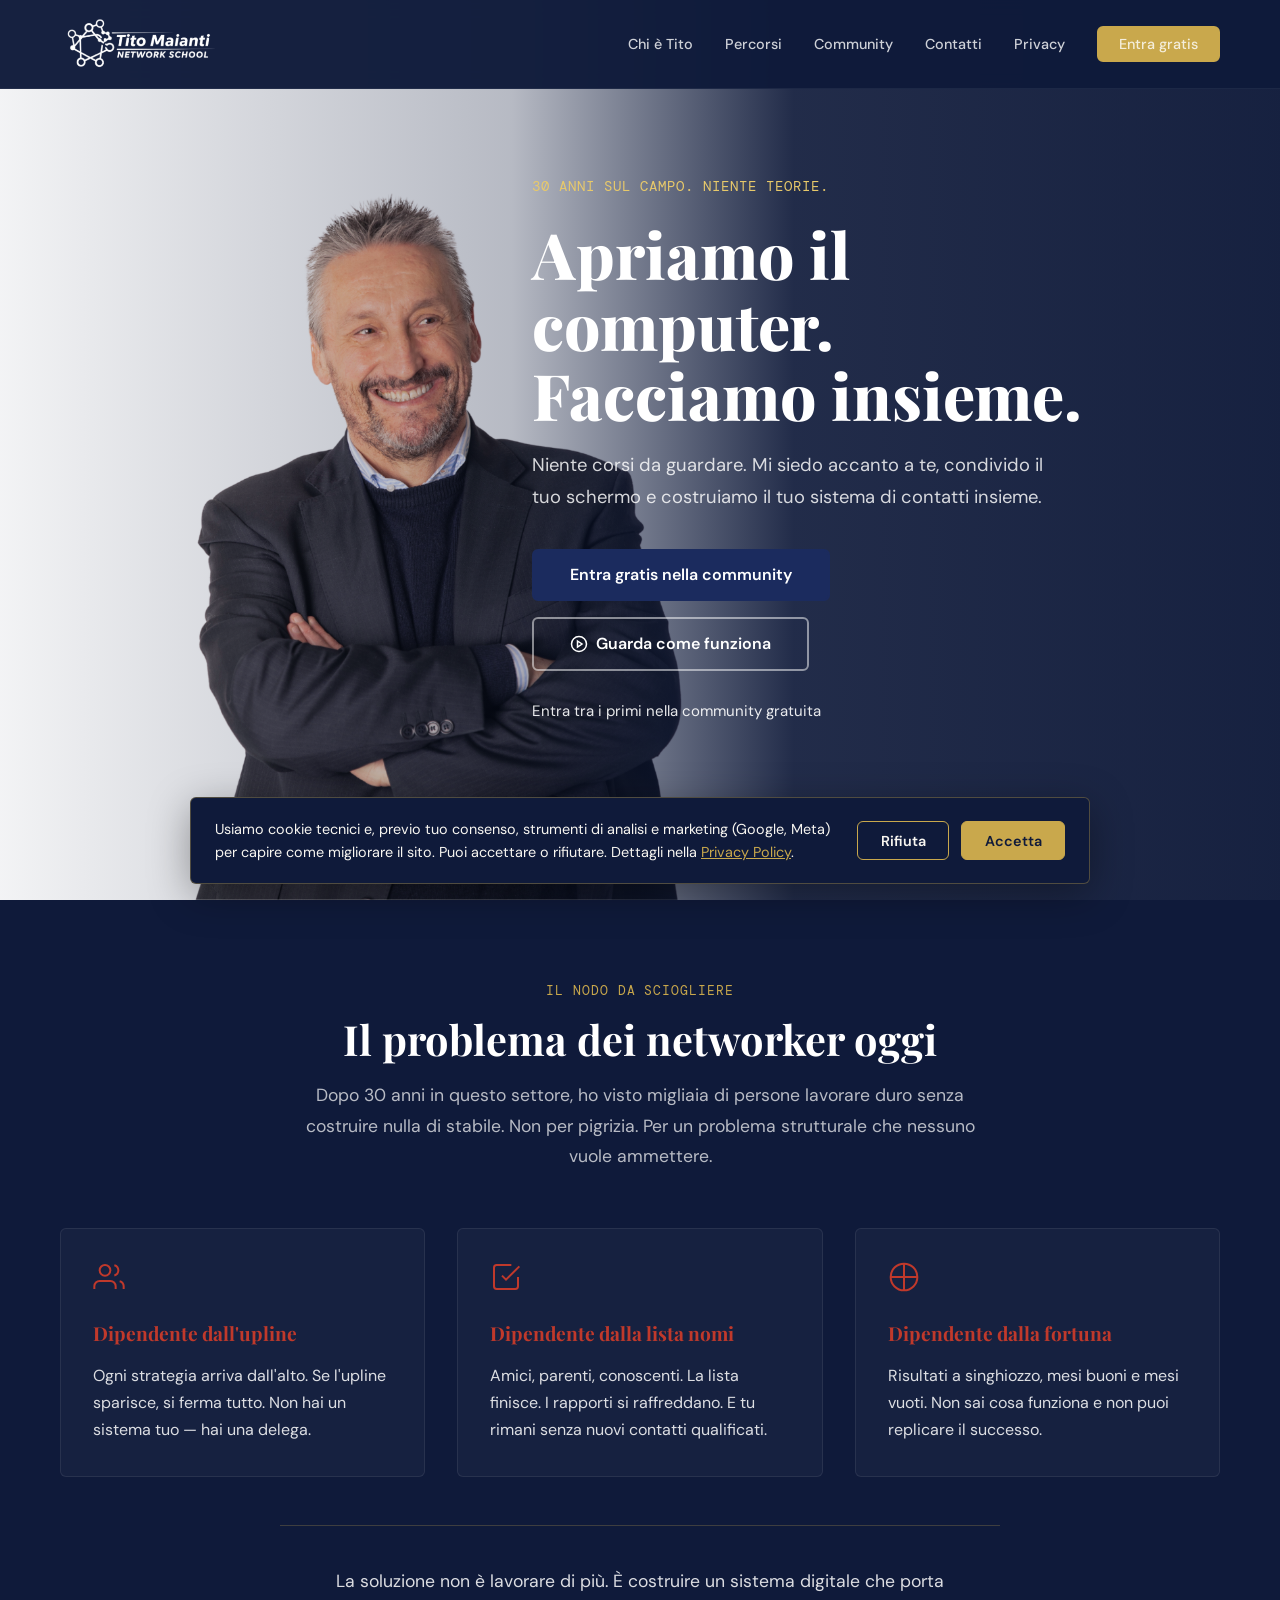
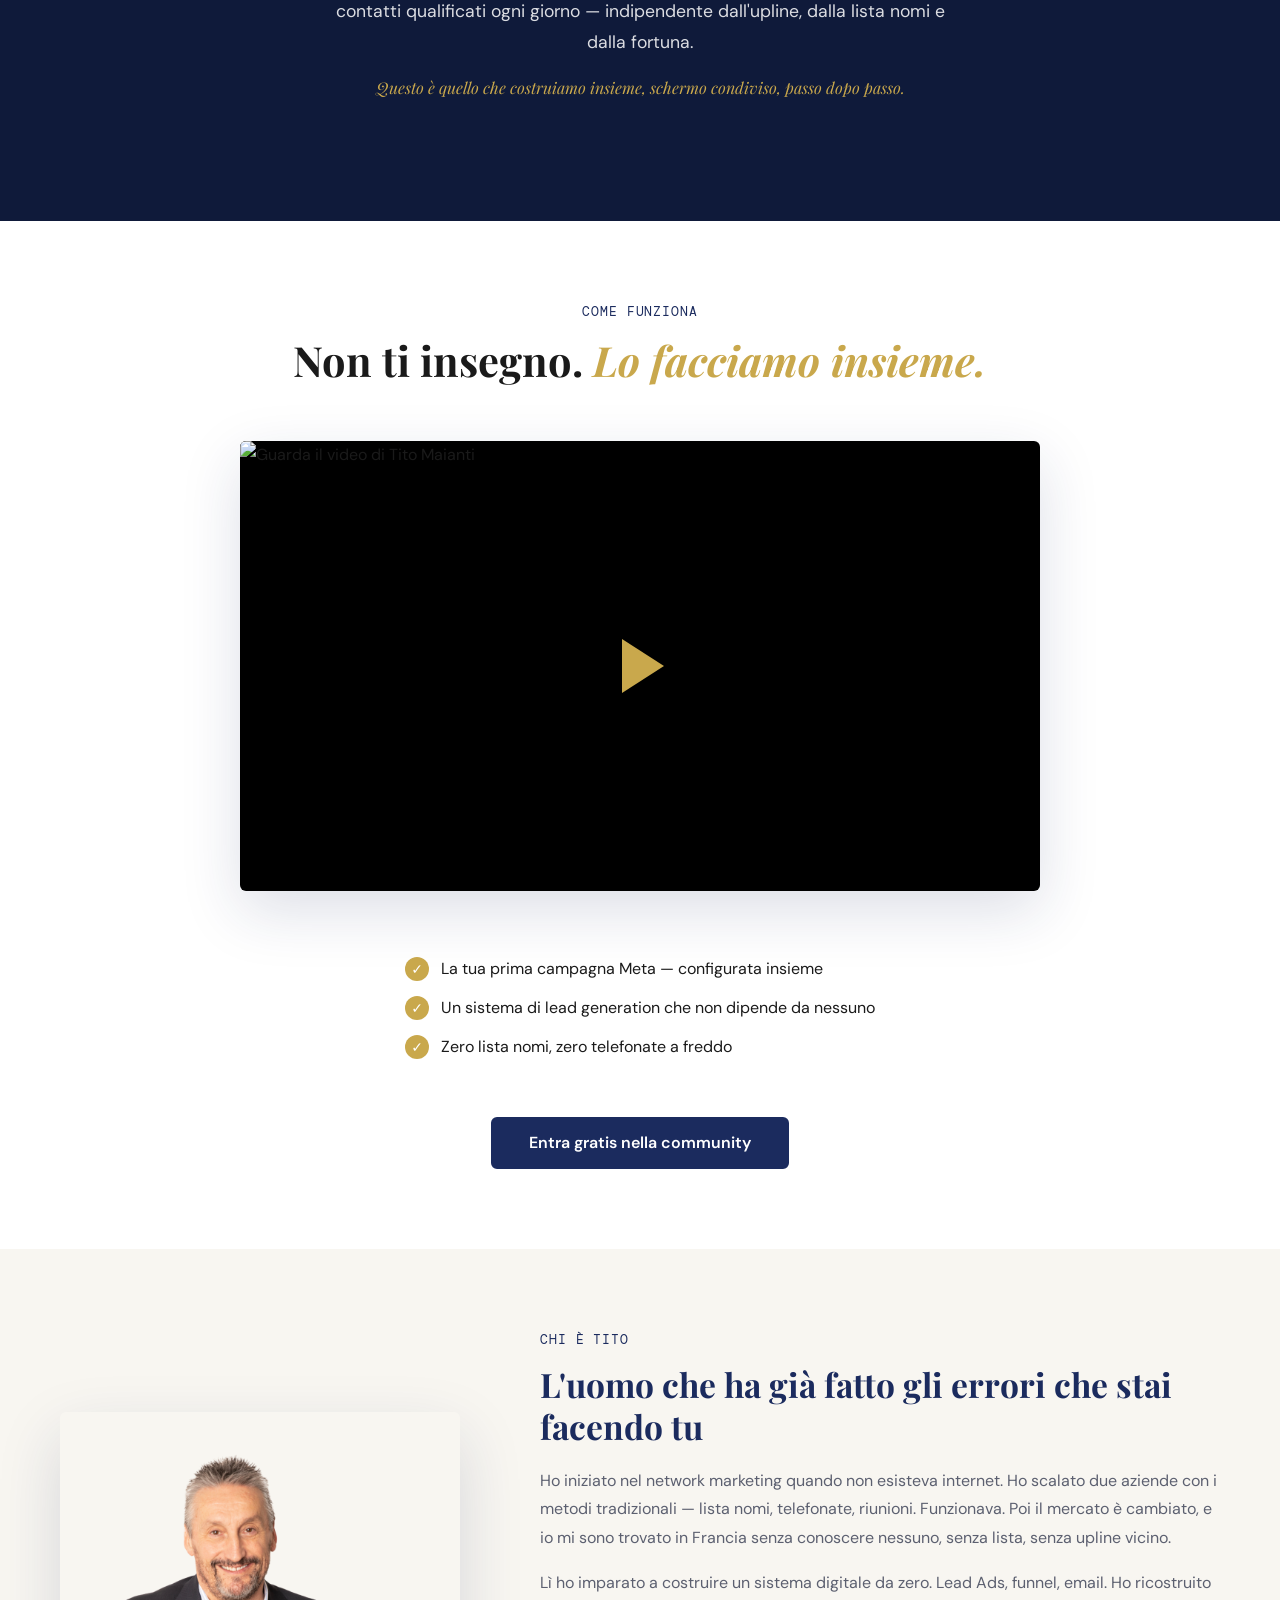
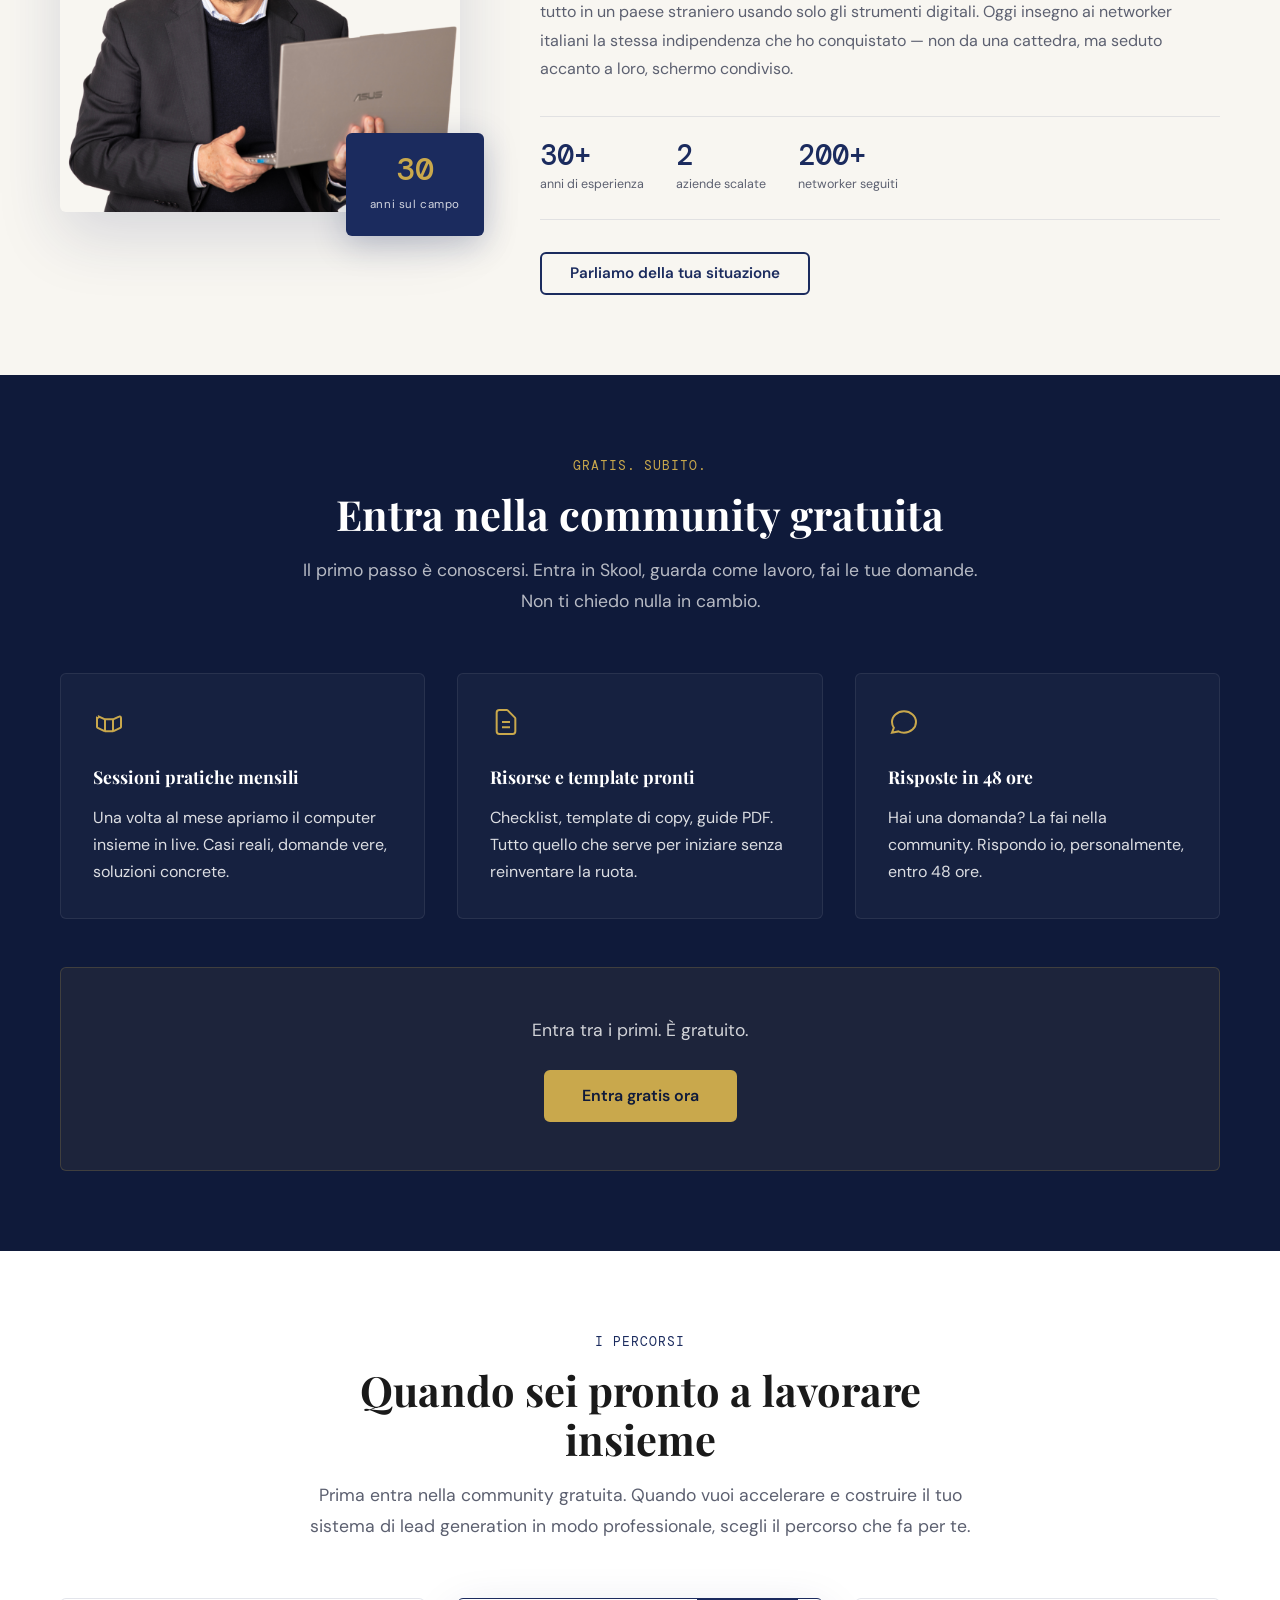
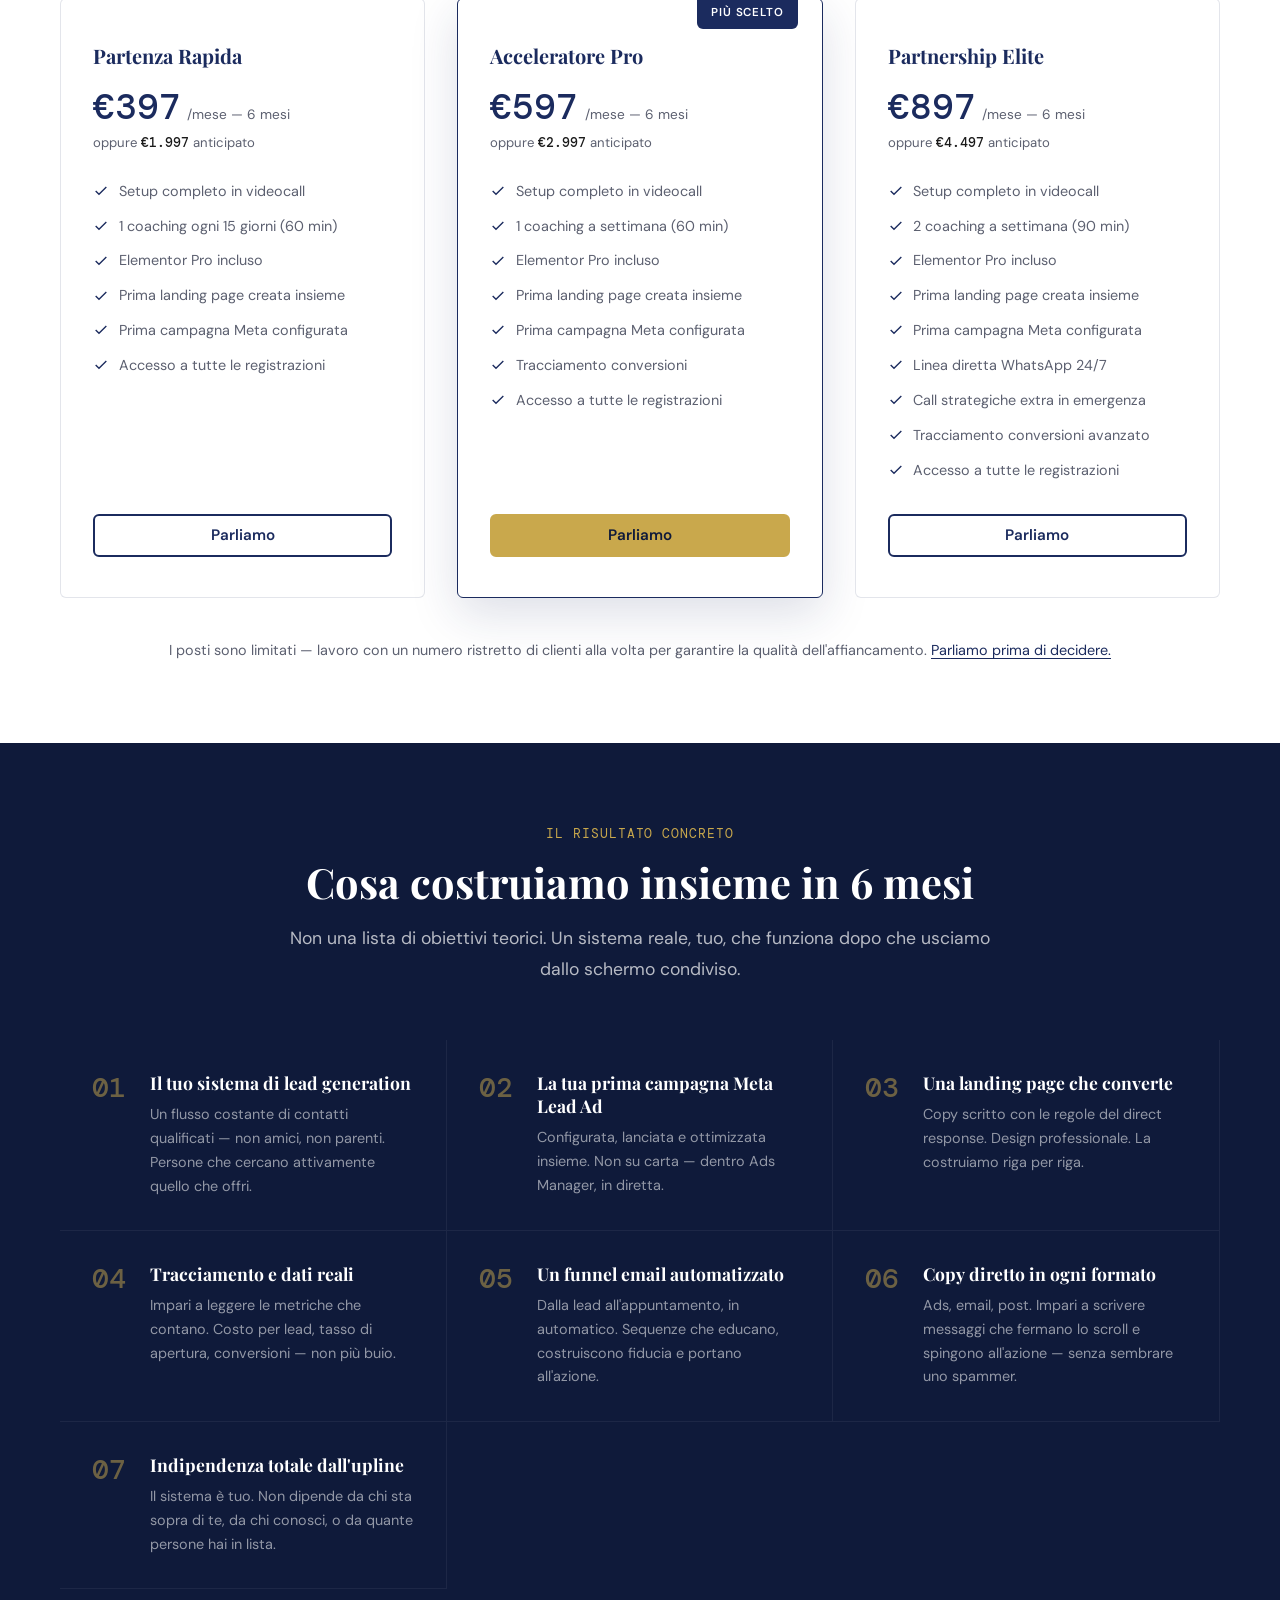
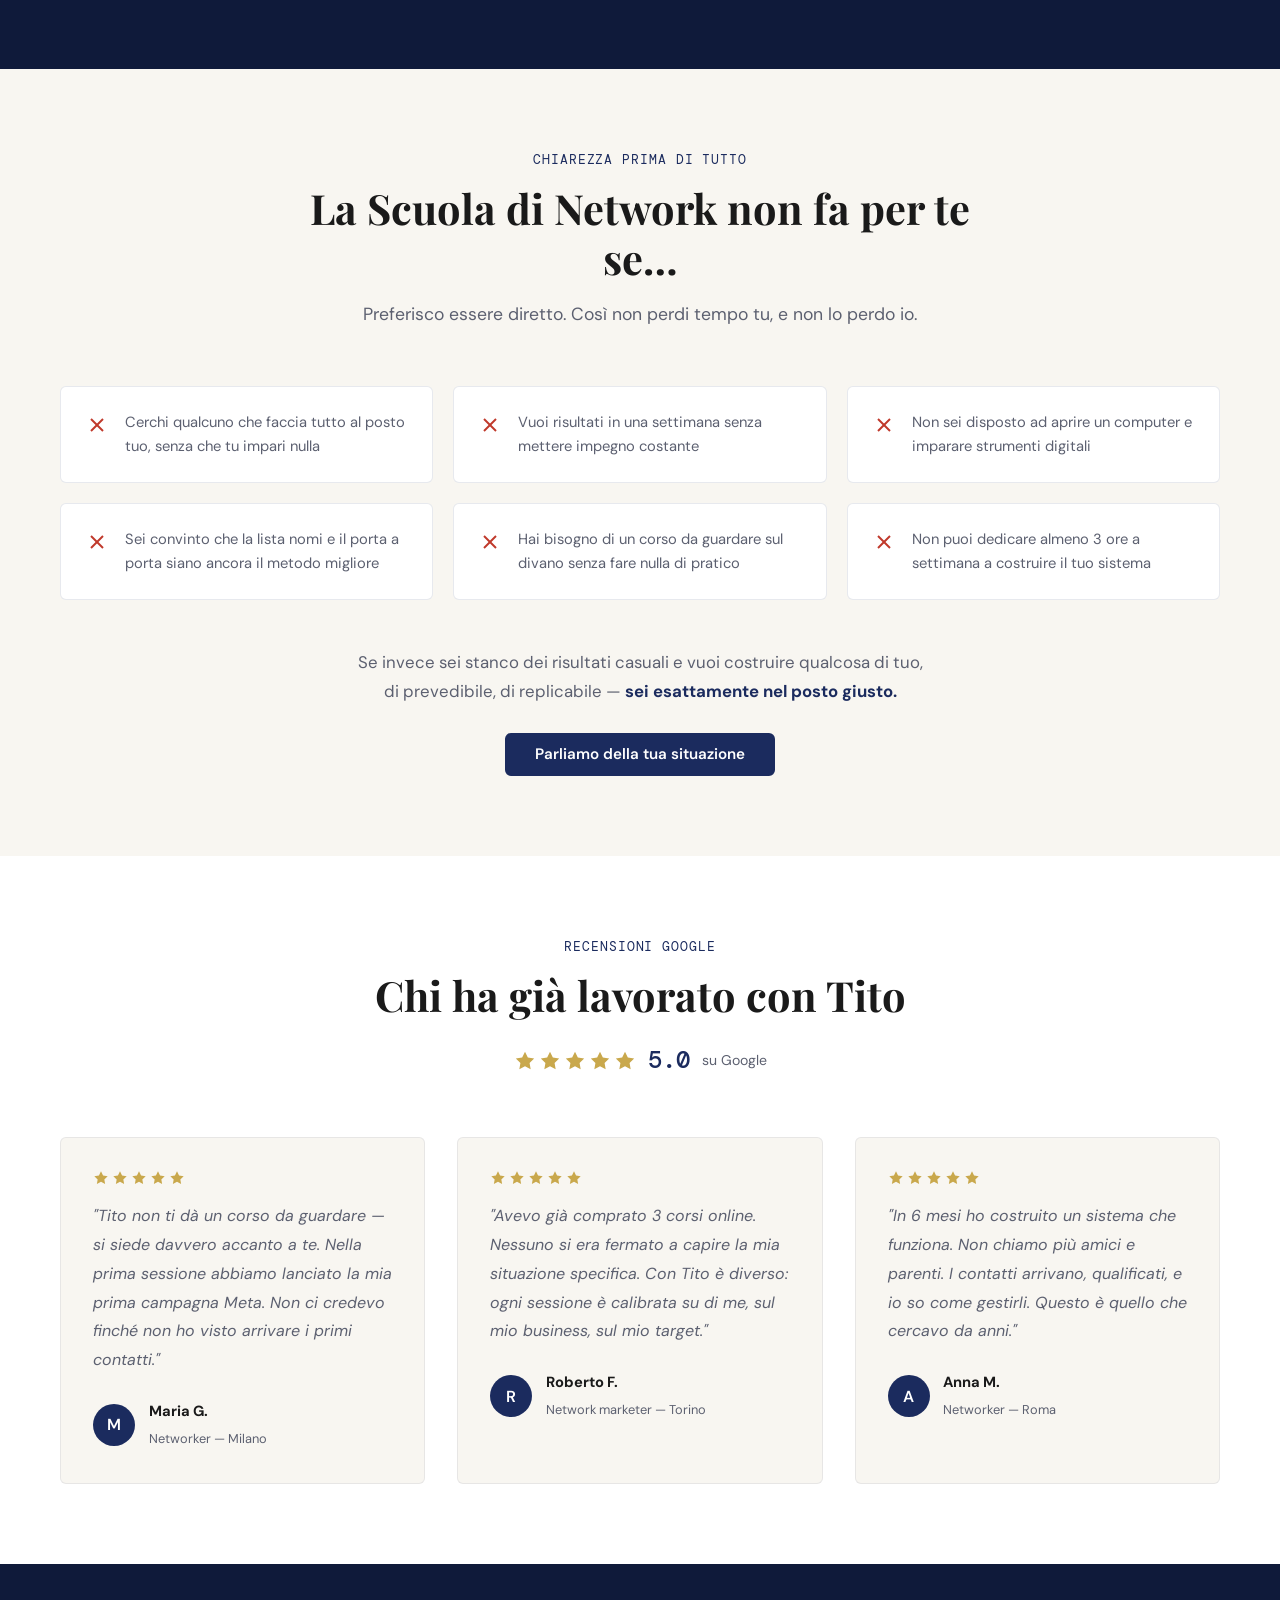
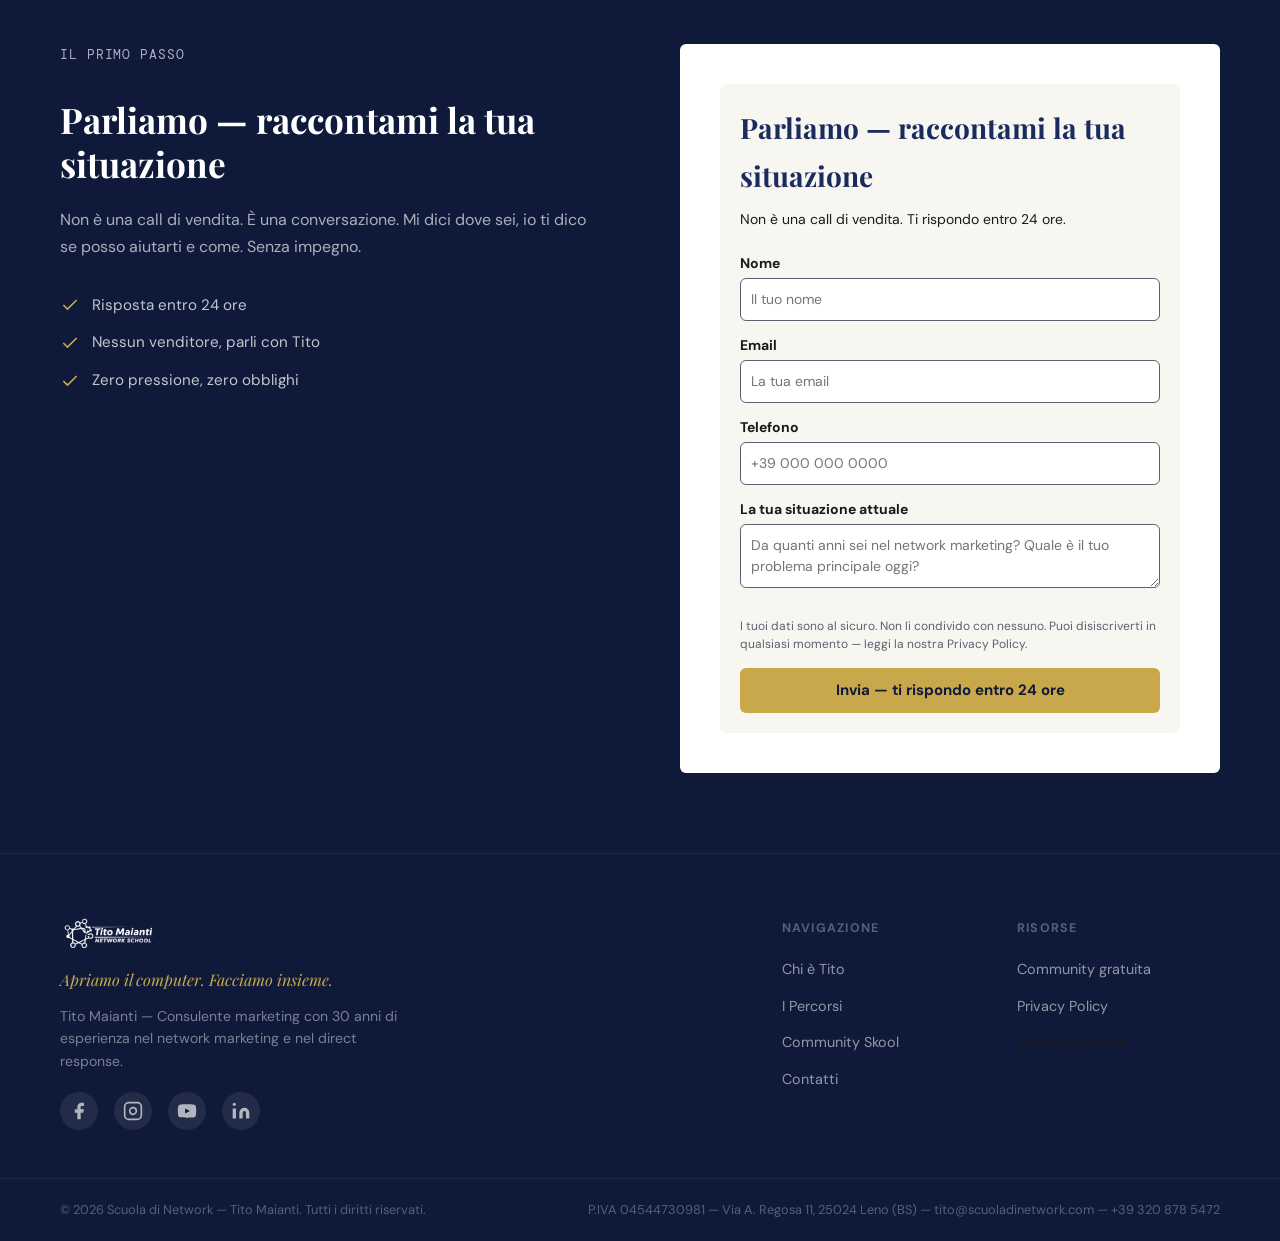
==== commit 2560c03e: "Aggiunge banner cookie GDPR con gating GTM e link privacy GTM non parte più al caricamento: Consent " ====
--- a/index.html
+++ b/index.html
@@ -1,13 +1,50 @@
 <!DOCTYPE html>
 <html lang="it">
 <head>
-  <!-- Google Tag Manager -->
-  <script>(function(w,d,s,l,i){w[l]=w[l]||[];w[l].push({'gtm.start':
-  new Date().getTime(),event:'gtm.js'});var f=d.getElementsByTagName(s)[0],
-  j=d.createElement(s),dl=l!='dataLayer'?'&l='+l:'';j.async=true;j.src=
-  'https://www.googletagmanager.com/gtm.js?id='+i+dl;f.parentNode.insertBefore(j,f);
-  })(window,document,'script','dataLayer','GTM-WN82N9PX');</script>
-  <!-- End Google Tag Manager -->
+  <!-- Consent Mode v2 + caricamento condizionato di GTM (GDPR) -->
+  <script>
+    window.dataLayer = window.dataLayer || [];
+    function gtag(){dataLayer.push(arguments);}
+    // Default: tutto negato finché l'utente non acconsente
+    gtag('consent', 'default', {
+      ad_storage: 'denied',
+      analytics_storage: 'denied',
+      ad_user_data: 'denied',
+      ad_personalization: 'denied',
+      wait_for_update: 500
+    });
+
+    // Carica il container GTM (una sola volta) — solo dopo il consenso
+    window.loadGTM = function () {
+      if (window.__gtmLoaded) return;
+      window.__gtmLoaded = true;
+      (function(w,d,s,l,i){w[l]=w[l]||[];w[l].push({'gtm.start':
+      new Date().getTime(),event:'gtm.js'});var f=d.getElementsByTagName(s)[0],
+      j=d.createElement(s),dl=l!='dataLayer'?'&l='+l:'';j.async=true;j.src=
+      'https://www.googletagmanager.com/gtm.js?id='+i+dl;f.parentNode.insertBefore(j,f);
+      })(window,document,'script','dataLayer','GTM-WN82N9PX');
+    };
+
+    // Aggiorna lo stato di consenso e, se concesso, carica GTM
+    window.gtagConsentUpdate = function (state) {
+      var granted = state === 'granted';
+      gtag('consent', 'update', {
+        ad_storage: granted ? 'granted' : 'denied',
+        analytics_storage: granted ? 'granted' : 'denied',
+        ad_user_data: granted ? 'granted' : 'denied',
+        ad_personalization: granted ? 'granted' : 'denied'
+      });
+      if (granted) window.loadGTM();
+    };
+
+    // Se l'utente ha già acconsentito in una visita precedente, applica subito
+    try {
+      if (localStorage.getItem('cookie-consent') === 'granted') {
+        window.gtagConsentUpdate('granted');
+      }
+    } catch (e) {}
+  </script>
+  <!-- End Consent Mode / GTM -->
 
   <meta charset="UTF-8">
   <meta name="viewport" content="width=device-width, initial-scale=1.0">
@@ -26,10 +63,9 @@
 </head>
 <body>
 
-  <!-- Google Tag Manager (noscript) -->
-  <noscript><iframe src="https://www.googletagmanager.com/ns.html?id=GTM-WN82N9PX"
-  height="0" width="0" style="display:none;visibility:hidden"></iframe></noscript>
-  <!-- End Google Tag Manager (noscript) -->
+  <!-- Nota GDPR: il <noscript> GTM è stato rimosso perché caricherebbe
+       il tracciamento senza consenso. GTM parte solo dopo l'accettazione
+       del banner cookie (vedi Consent Mode in <head> + js/cookie-consent.js). -->
 
   <!-- ============================================================
        NAV
@@ -48,6 +84,7 @@
         <li><a href="#percorsi">Percorsi</a></li>
         <li><a href="#community">Community</a></li>
         <li><a href="#contatti">Contatti</a></li>
+        <li><a href="privacy.html">Privacy</a></li>
         <li><a href="https://www.skool.com/scuola-di-network-2283" target="_blank" rel="noopener" class="btn btn--nav">Entra gratis</a></li>
       </ul>
     </div>
@@ -789,6 +826,8 @@
           <h4>Risorse</h4>
           <ul>
             <li><a href="https://www.skool.com/scuola-di-network-2283" target="_blank" rel="noopener">Community gratuita</a></li>
+            <li><a href="privacy.html">Privacy Policy</a></li>
+            <li><button type="button" class="cookie-manage" data-cookie="manage">Gestisci cookie</button></li>
           </ul>
         </div>
       </div>
@@ -801,7 +840,23 @@
     </div>
   </footer>
 
+  <!-- ============================================================
+       COOKIE BANNER (GDPR)
+  ============================================================ -->
+  <div class="cookie-banner" id="cookieBanner" role="dialog" aria-live="polite" aria-label="Consenso cookie">
+    <p class="cookie-banner__text">
+      Usiamo cookie tecnici e, previo tuo consenso, strumenti di analisi e
+      marketing (Google, Meta) per capire come migliorare il sito. Puoi accettare
+      o rifiutare. Dettagli nella <a href="privacy.html">Privacy Policy</a>.
+    </p>
+    <div class="cookie-banner__actions">
+      <button type="button" class="cookie-banner__btn cookie-banner__btn--reject" data-cookie="reject">Rifiuta</button>
+      <button type="button" class="cookie-banner__btn cookie-banner__btn--accept" data-cookie="accept">Accetta</button>
+    </div>
+  </div>
+
   <script src="js/main.js"></script>
+  <script src="js/cookie-consent.js" defer></script>
 
   <!-- MailerLite Universal -->
   <script>
--- a/css/style.css
+++ b/css/style.css
@@ -1391,3 +1391,97 @@
   opacity: 1;
   transform: translateY(0);
 }
+
+/* ============================================================
+   COOKIE BANNER (GDPR)
+============================================================ */
+.cookie-banner {
+  position: fixed;
+  left: 1rem;
+  right: 1rem;
+  bottom: 1rem;
+  z-index: 9999;
+  max-width: 900px;
+  margin: 0 auto;
+  background: var(--color-dark);
+  color: var(--color-light);
+  border: 1px solid rgba(201, 168, 76, 0.35);
+  border-radius: var(--radius);
+  padding: 1.25rem 1.5rem;
+  box-shadow: 0 10px 40px rgba(0, 0, 0, 0.35);
+  display: none;
+  gap: 1.25rem;
+  align-items: center;
+  justify-content: space-between;
+  flex-wrap: wrap;
+}
+
+.cookie-banner.is-visible { display: flex; }
+
+.cookie-banner__text {
+  flex: 1 1 340px;
+  font-family: var(--font-body);
+  font-size: 0.9rem;
+  line-height: 1.55;
+  color: var(--color-light);
+  margin: 0;
+}
+
+.cookie-banner__text a {
+  color: var(--color-accent);
+  text-decoration: underline;
+}
+
+.cookie-banner__actions {
+  display: flex;
+  gap: 0.75rem;
+  flex: 0 0 auto;
+}
+
+.cookie-banner__btn {
+  font-family: var(--font-body);
+  font-size: 0.9rem;
+  font-weight: 600;
+  padding: 0.6rem 1.4rem;
+  border-radius: var(--radius);
+  cursor: pointer;
+  transition: var(--transition);
+  border: 1px solid var(--color-accent);
+}
+
+.cookie-banner__btn--accept {
+  background: var(--color-accent);
+  color: var(--color-dark);
+}
+
+.cookie-banner__btn--accept:hover { filter: brightness(0.92); }
+
+.cookie-banner__btn--reject {
+  background: transparent;
+  color: var(--color-light);
+}
+
+.cookie-banner__btn--reject:hover { background: rgba(255, 255, 255, 0.08); }
+
+/* Link "Gestisci cookie" nel footer */
+.cookie-manage {
+  background: none;
+  border: none;
+  padding: 0;
+  font: inherit;
+  color: inherit;
+  cursor: pointer;
+  text-align: left;
+}
+
+.cookie-manage:hover { text-decoration: underline; }
+
+@media (max-width: 640px) {
+  .cookie-banner {
+    flex-direction: column;
+    align-items: stretch;
+    gap: 1rem;
+  }
+  .cookie-banner__actions { width: 100%; }
+  .cookie-banner__btn { flex: 1; }
+}
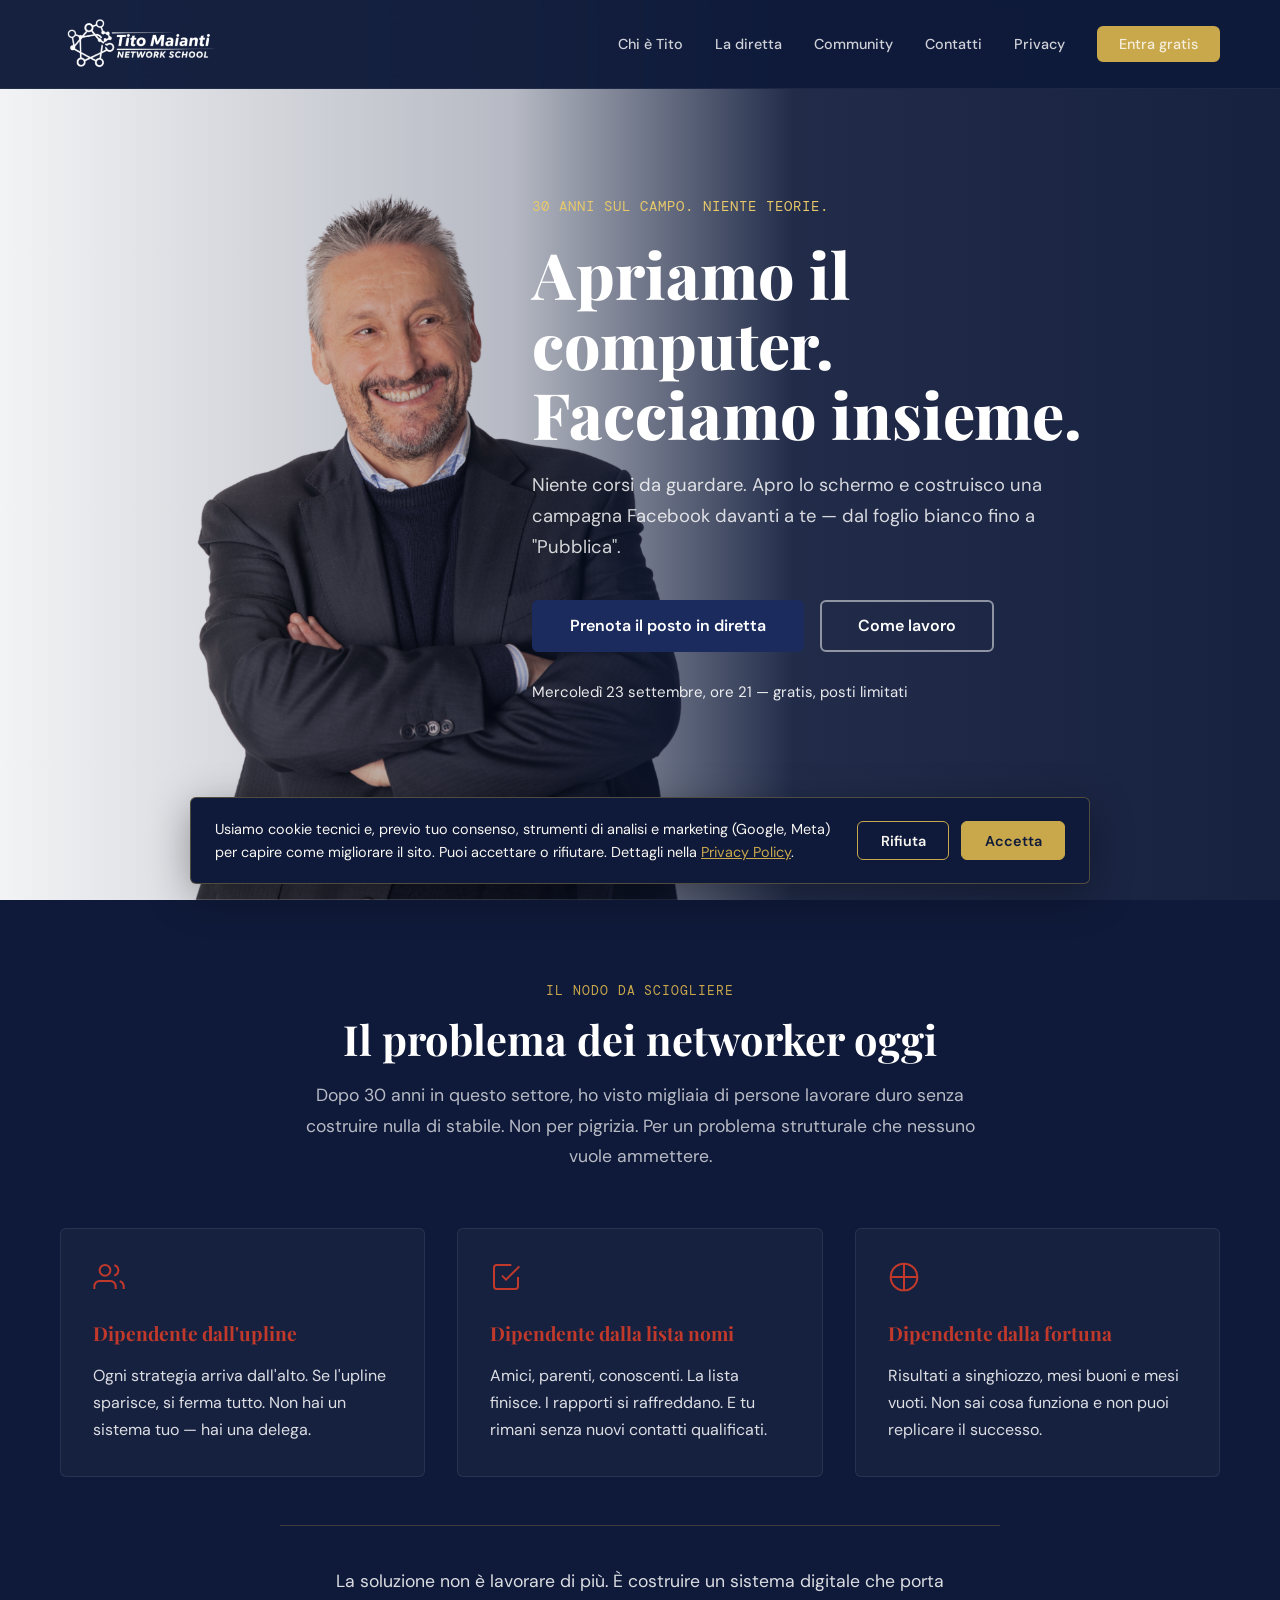
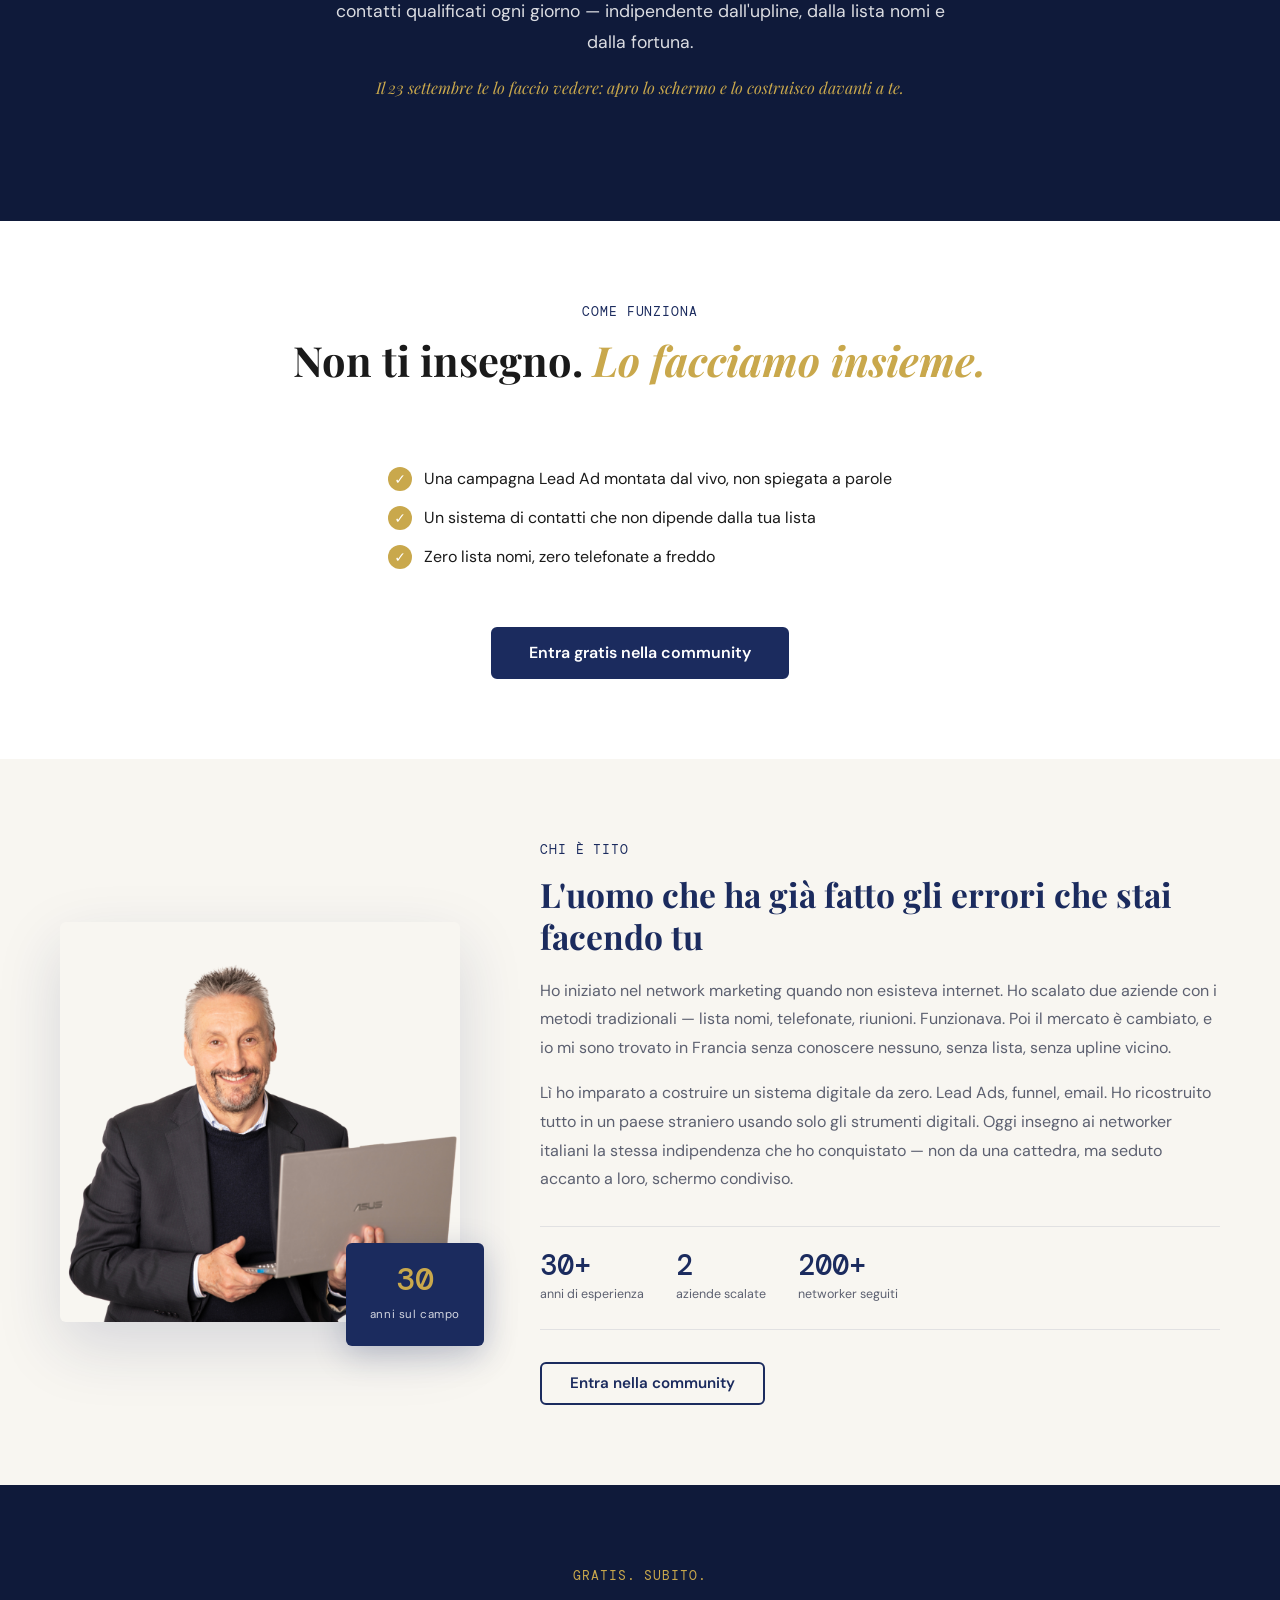
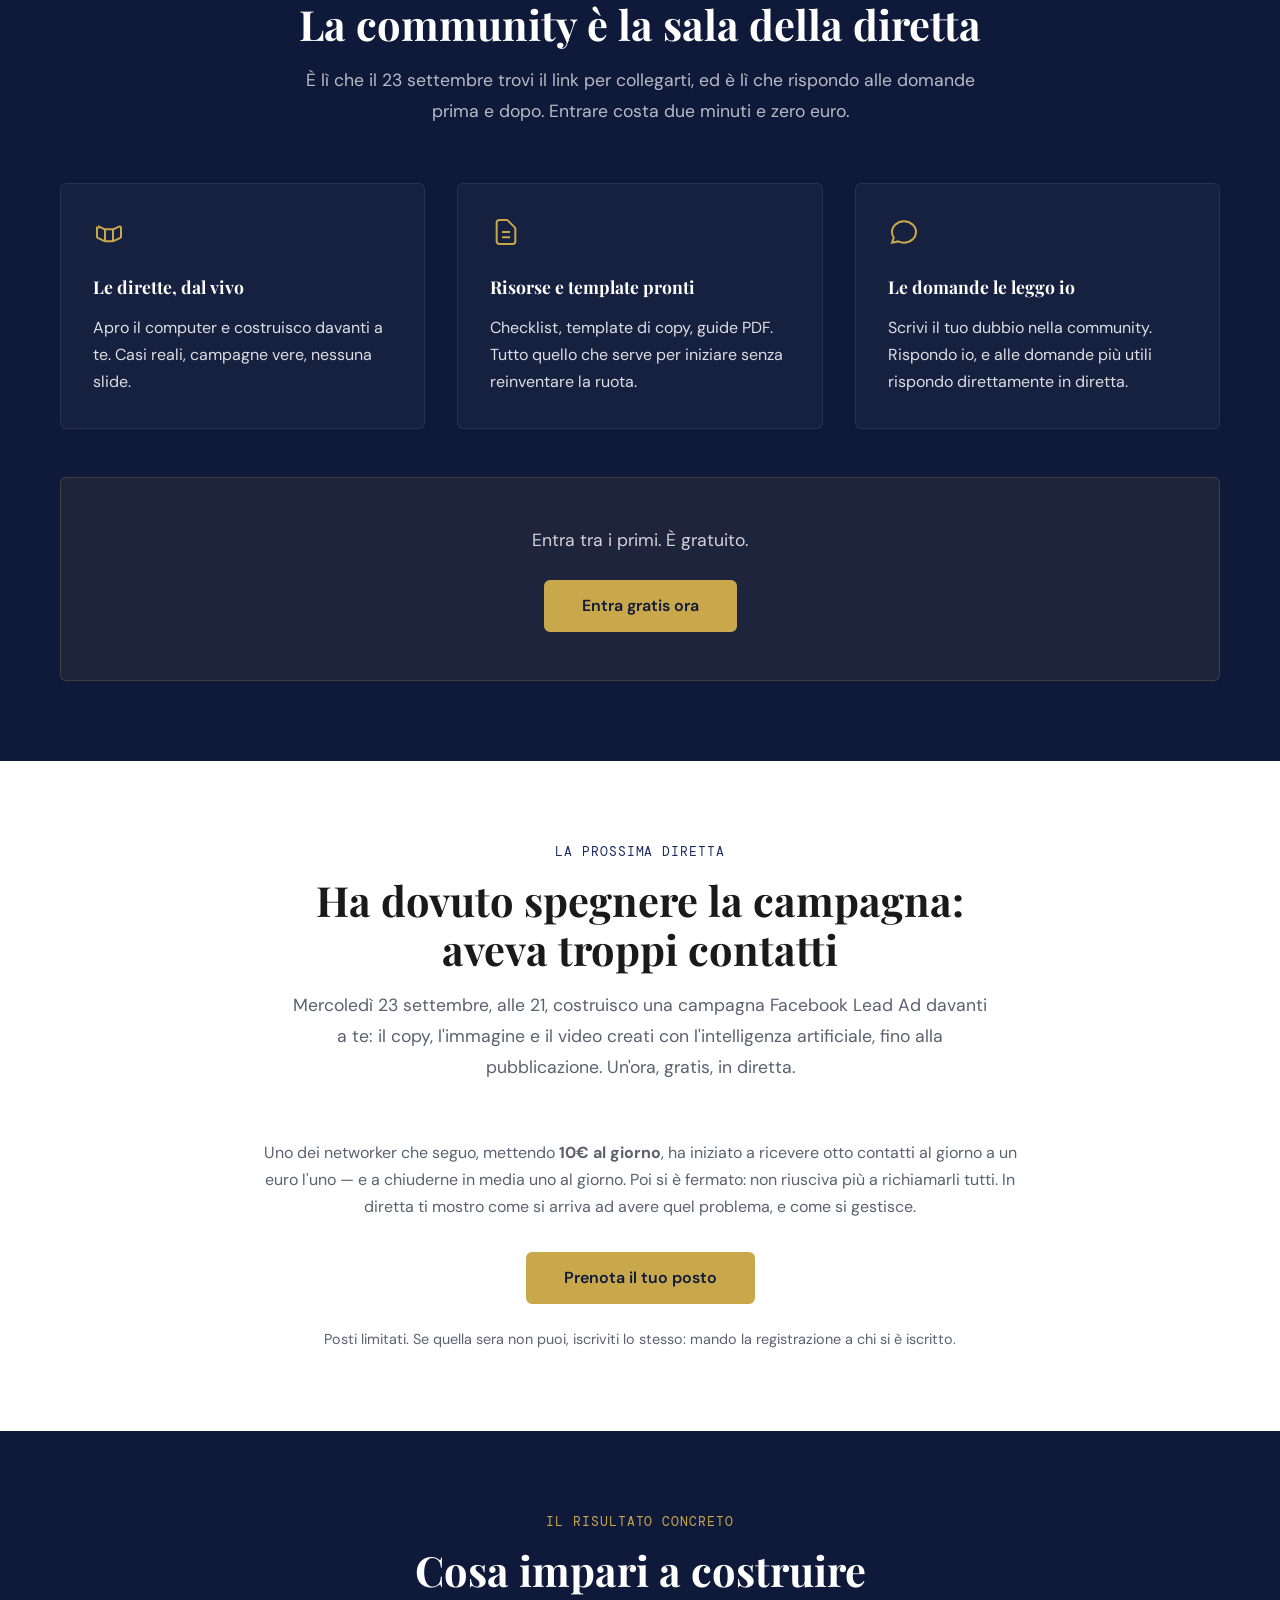
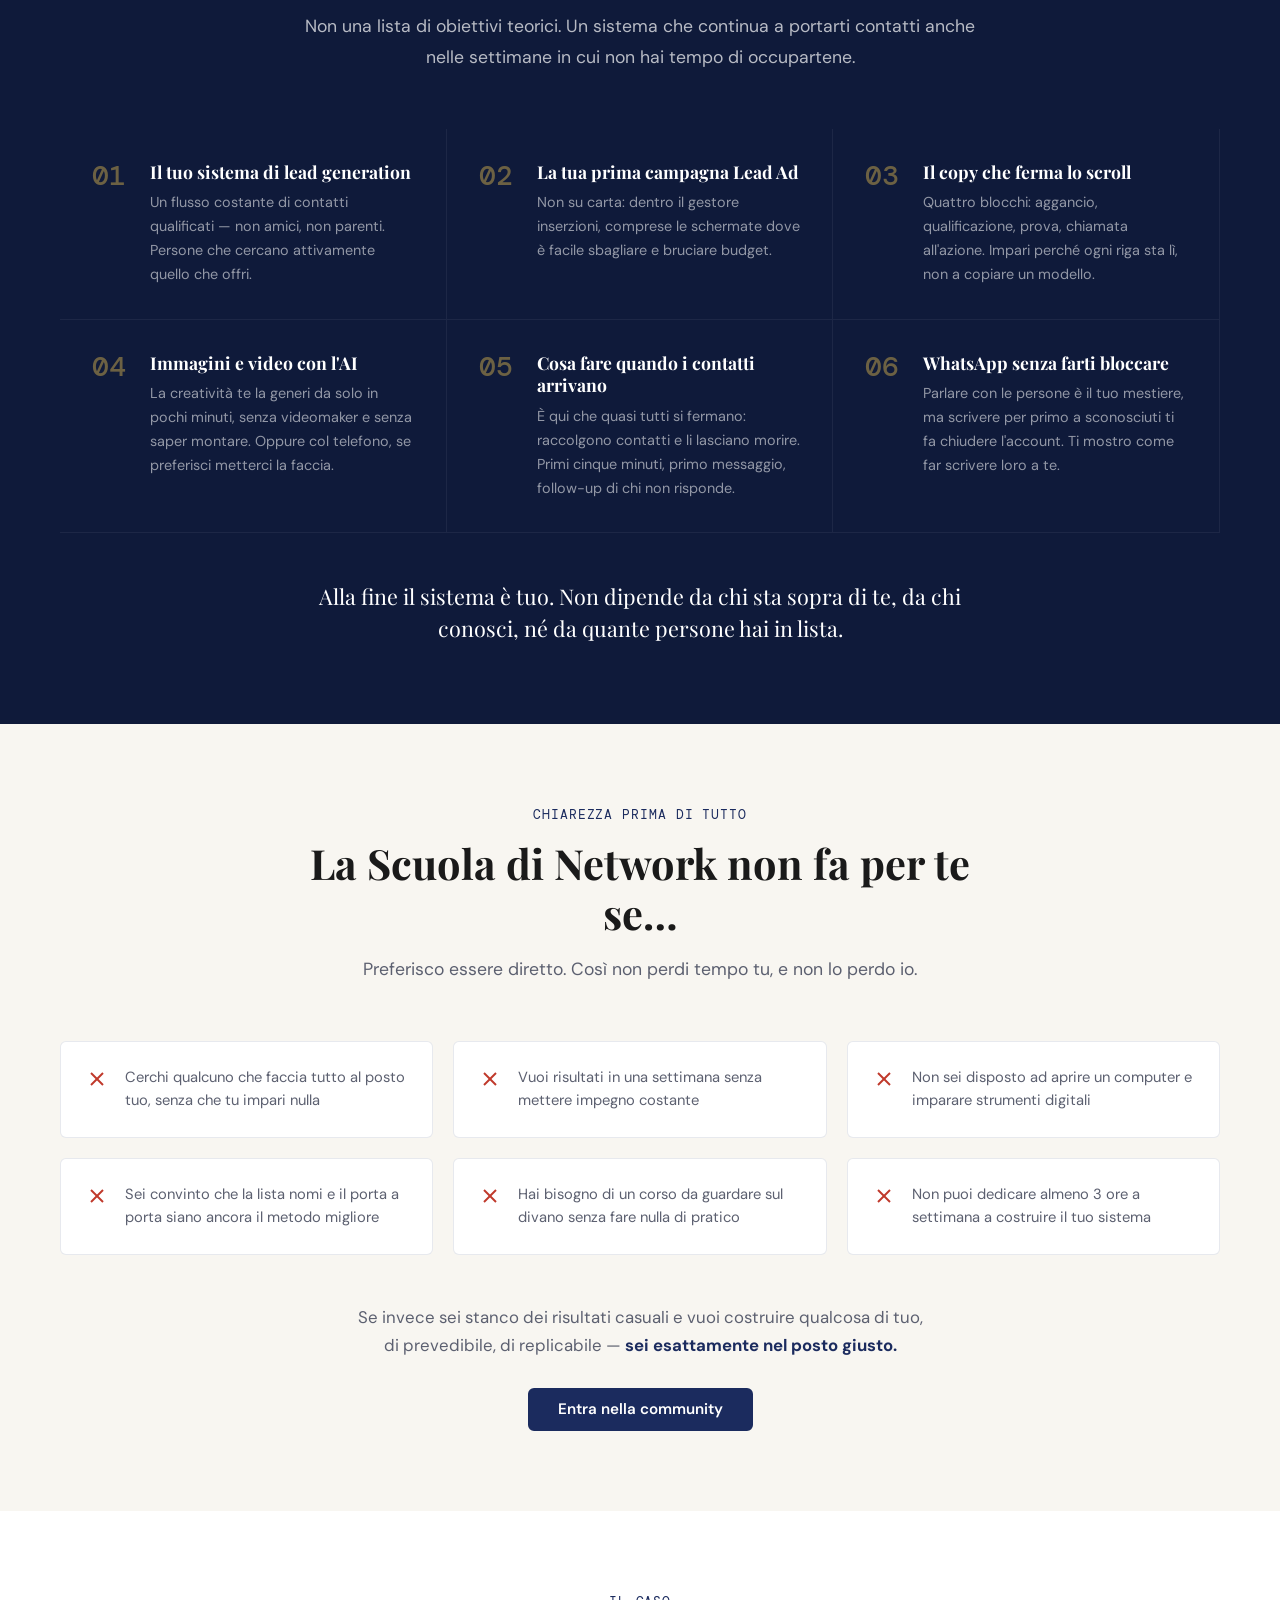
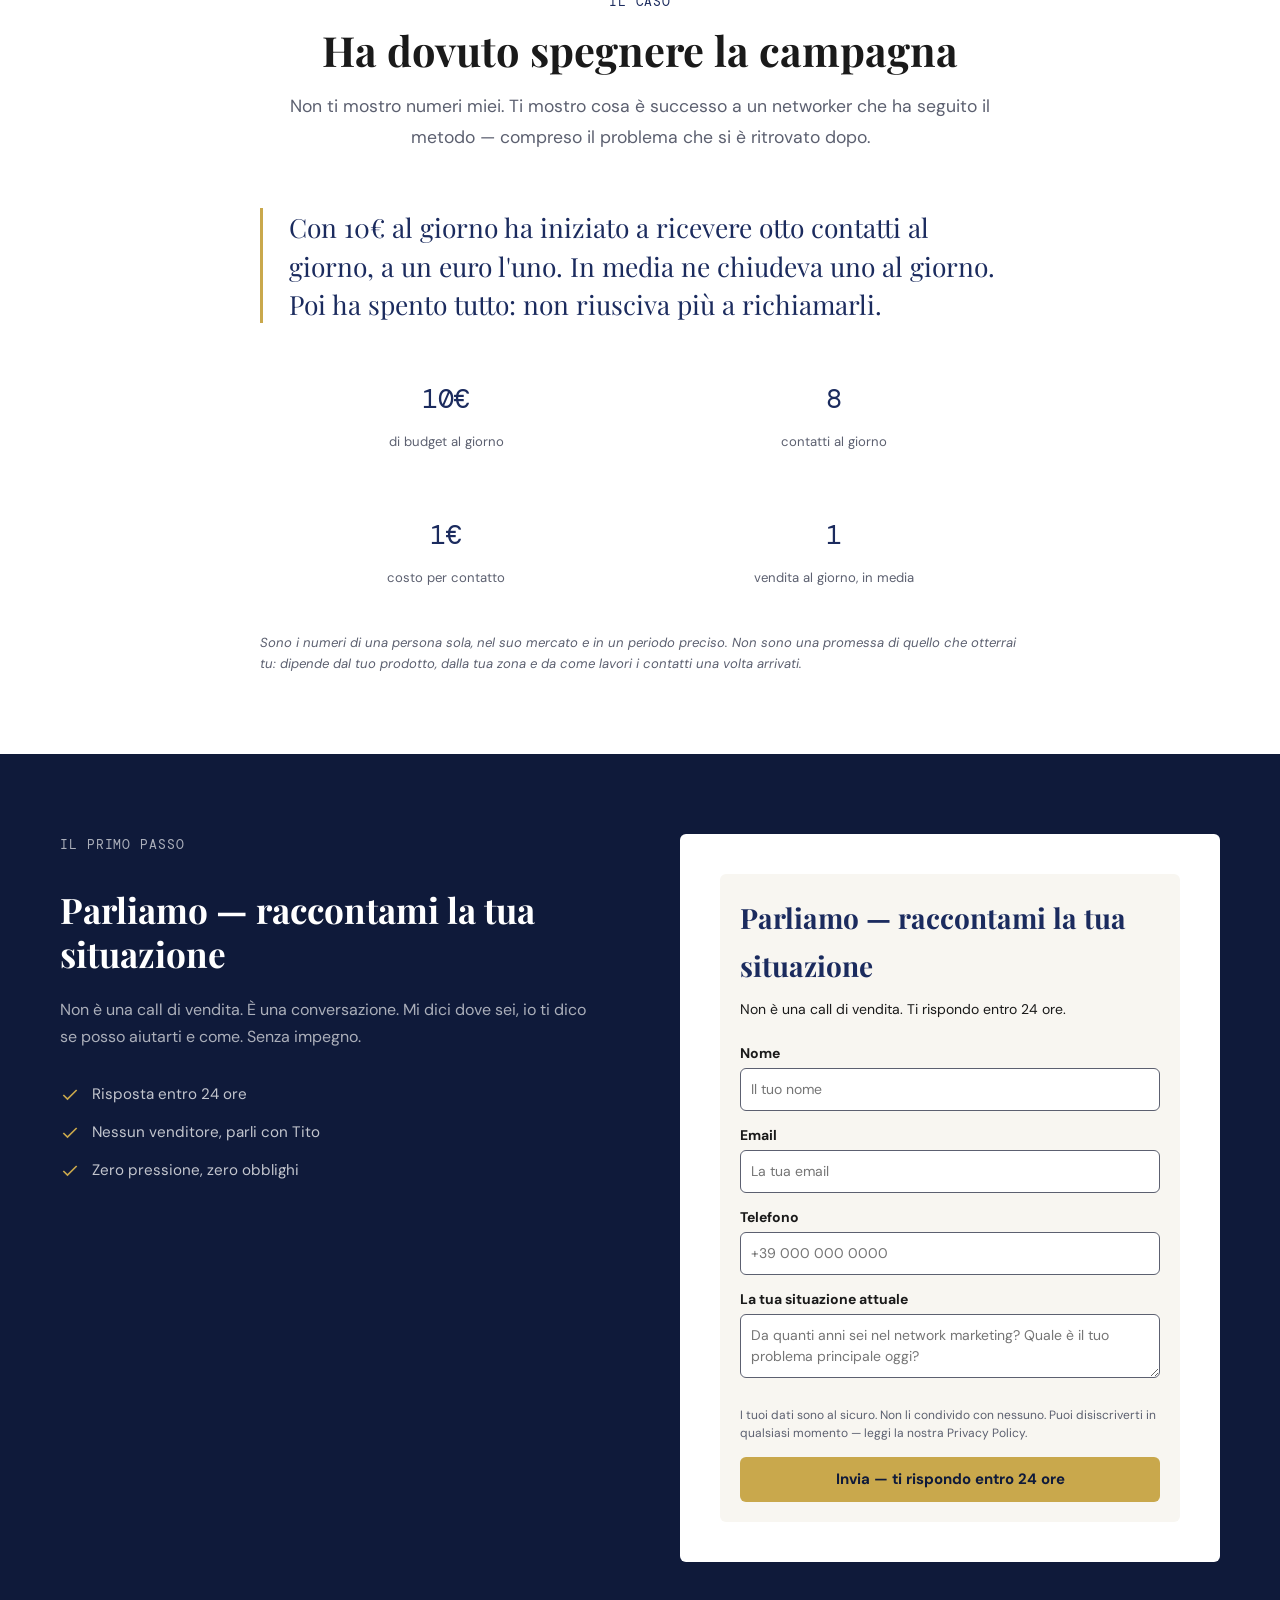
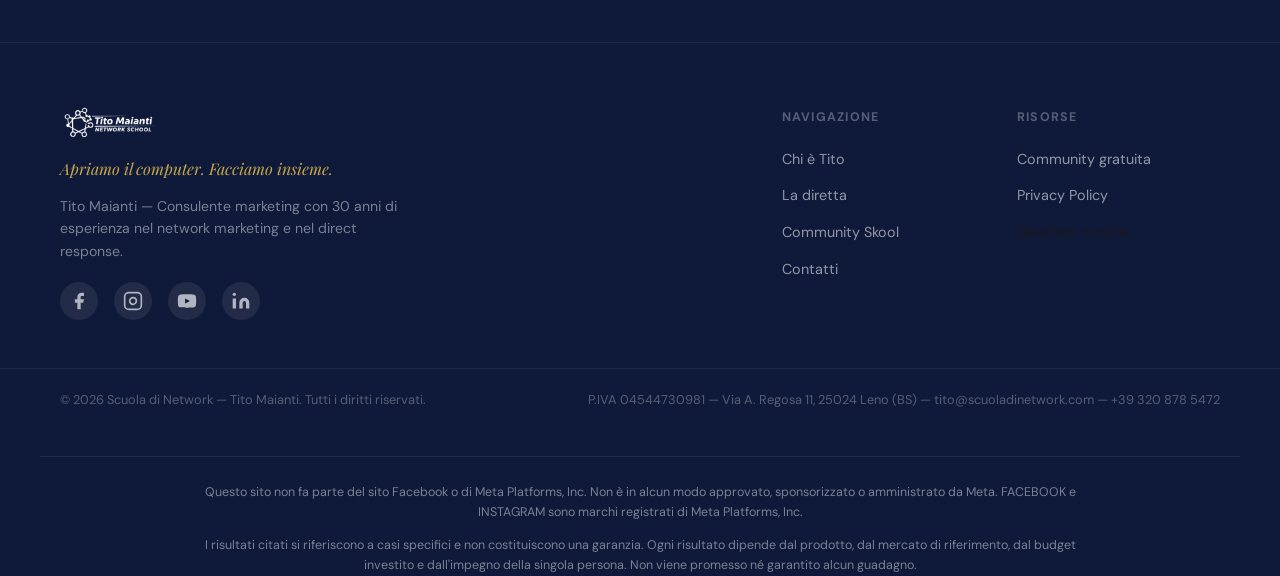
==== commit ec6223a0: "Riallinea sito e funnel sulla diretta del 23 settembre Il sito comunicava ancora l'offerta a 3 tier " ====
--- a/index.html
+++ b/index.html
@@ -25,7 +25,21 @@
       })(window,document,'script','dataLayer','GTM-WN82N9PX');
     };
 
-    // Aggiorna lo stato di consenso e, se concesso, carica GTM
+    // Carica il Meta Pixel (una sola volta) — solo dopo il consenso
+    window.loadPixel = function () {
+      if (window.__pixelLoaded) return;
+      window.__pixelLoaded = true;
+      !function(f,b,e,v,n,t,s){if(f.fbq)return;n=f.fbq=function(){n.callMethod?
+      n.callMethod.apply(n,arguments):n.queue.push(arguments)};if(!f._fbq)f._fbq=n;
+      n.push=n;n.loaded=!0;n.version='2.0';n.queue=[];t=b.createElement(e);t.async=!0;
+      t.src=v;s=b.getElementsByTagName(e)[0];s.parentNode.insertBefore(t,s)}(window,
+      document,'script','https://connect.facebook.net/en_US/fbevents.js');
+      fbq('init', '1515308506137464');
+      fbq('track', 'PageView');
+      if (window.ML_TRACK_LEAD) { fbq('track', 'Lead'); }
+    };
+
+    // Aggiorna lo stato di consenso e, se concesso, carica GTM + Pixel
     window.gtagConsentUpdate = function (state) {
       var granted = state === 'granted';
       gtag('consent', 'update', {
@@ -34,7 +48,7 @@
         ad_user_data: granted ? 'granted' : 'denied',
         ad_personalization: granted ? 'granted' : 'denied'
       });
-      if (granted) window.loadGTM();
+      if (granted) { window.loadGTM(); window.loadPixel(); }
     };
 
     // Se l'utente ha già acconsentito in una visita precedente, applica subito
@@ -48,10 +62,15 @@
 
   <meta charset="UTF-8">
   <meta name="viewport" content="width=device-width, initial-scale=1.0">
-  <meta name="description" content="Scuola di Network di Tito Maianti — 30 anni di esperienza nel network marketing. Mi siedo accanto a te, condivido il tuo schermo e costruiamo il tuo sistema di contatti insieme.">
-  <meta property="og:title" content="Scuola di Network — Tito Maianti">
-  <meta property="og:description" content="Apriamo il computer. Facciamo insieme. Niente corsi da guardare — lavoriamo fianco a fianco, schermo condiviso, mouse in mano.">
-  <meta property="og:image" content="img/tito-hero.jpg">
+  <meta name="description" content="Tito Maianti, 30 anni nel network marketing. Mercoledì 23 settembre, ore 21: costruisco una campagna Facebook Lead Ad in diretta, dal copy alla pubblicazione. Gratis.">
+  <meta property="og:type" content="website">
+  <meta property="og:title" content="Ha dovuto spegnere la campagna: aveva troppi contatti">
+  <meta property="og:description" content="Mercoledì 23 settembre, ore 21. In un'ora costruisco una Lead Ad davanti a te: copy, immagine e video con l'AI, campagna online. Diretta gratuita per networker.">
+  <!-- ⚠️ TITO: questa era rotta (puntava a img/tito-hero.jpg, cartella inesistente):
+       condividendo il link non appariva nessuna anteprima. Ora punta a una foto vera.
+       Meglio ancora sarebbe un'immagine fatta apposta da 1200x630 px con data e titolo. -->
+  <meta property="og:image" content="Progetto%20senza%20titolo%20(7).png">
+  <meta property="og:locale" content="it_IT">
   <title>Scuola di Network — Tito Maianti | Apriamo il computer. Facciamo insieme.</title>
 
   <!-- Google Fonts -->
@@ -81,7 +100,7 @@
       </button>
       <ul class="nav__links" id="navLinks">
         <li><a href="#chi-e-tito">Chi è Tito</a></li>
-        <li><a href="#percorsi">Percorsi</a></li>
+        <li><a href="#percorsi">La diretta</a></li>
         <li><a href="#community">Community</a></li>
         <li><a href="#contatti">Contatti</a></li>
         <li><a href="privacy.html">Privacy</a></li>
@@ -104,19 +123,20 @@
       <p class="hero__eyebrow">30 anni sul campo. Niente teorie.</p>
       <h1 class="hero__headline">Apriamo il computer.<br>Facciamo insieme.</h1>
       <p class="hero__sub">
-        Niente corsi da guardare. Mi siedo accanto a te, condivido il tuo schermo
-        e costruiamo il tuo sistema di contatti insieme.
+        Niente corsi da guardare. Apro lo schermo e costruisco una campagna
+        Facebook davanti a te — dal foglio bianco fino a "Pubblica".
       </p>
       <div class="hero__ctas">
-        <a href="https://www.skool.com/scuola-di-network-2283" target="_blank" rel="noopener" class="btn btn--primary btn--lg">
-          Entra gratis nella community
+        <a href="diretta.html" class="btn btn--primary btn--lg">
+          Prenota il posto in diretta
         </a>
+        <!-- Il pulsante puntava al video, rimosso perché parlava dell'offerta vecchia.
+             Rimettere l'icona play quando il video nuovo sarà online. -->
         <a href="#video" class="btn btn--ghost btn--lg">
-          <svg width="18" height="18" viewBox="0 0 24 24" fill="none" stroke="currentColor" stroke-width="2" aria-hidden="true"><circle cx="12" cy="12" r="10"/><polygon points="10 8 16 12 10 16 10 8"/></svg>
-          Guarda come funziona
+          Come lavoro
         </a>
       </div>
-      <p class="hero__trust">Entra tra i primi nella community gratuita</p>
+      <p class="hero__trust">Mercoledì 23 settembre, ore 21 — gratis, posti limitati</p>
     </div>
     <a href="#problema" class="hero__scroll" aria-label="Scorri in basso">
       <svg width="24" height="24" viewBox="0 0 24 24" fill="none" stroke="currentColor" stroke-width="2"><path d="M12 5v14M5 12l7 7 7-7"/></svg>
@@ -178,7 +198,7 @@
           dalla lista nomi e dalla fortuna.
         </p>
         <p class="problema__soluzione-firma">
-          Questo è quello che costruiamo insieme, schermo condiviso, passo dopo passo.
+          Il 23 settembre te lo faccio vedere: apro lo schermo e lo costruisco davanti a te.
         </p>
       </div>
     </div>
@@ -193,18 +213,31 @@
         <p class="section__eyebrow">Come funziona</p>
         <h2 class="section__title">Non ti insegno. <em>Lo facciamo insieme.</em></h2>
       </div>
-      <div class="video-centrato">
-        <div class="yt-facade" id="ytFacade" data-videoid="gdaphi_EpzM" role="button" tabindex="0" aria-label="Riproduci video">
-          <img src="https://img.youtube.com/vi/gdaphi_EpzM/maxresdefault.jpg" alt="Guarda il video di Tito Maianti" class="yt-facade__thumb">
-          <div class="yt-facade__play" aria-hidden="true">
-            <svg viewBox="0 0 24 24" fill="none" xmlns="http://www.w3.org/2000/svg"><polygon points="6 3 20 12 6 21 6 3" fill="currentColor"/></svg>
-          </div>
-        </div>
-      </div>
+      <!-- ============================================================
+           ⚠️ VIDEO RIMOSSO IL 2026-07-29 — QUI VA QUELLO NUOVO
+           Il video precedente (YouTube gdaphi_EpzM) parlava dei tre percorsi
+           vecchi (397/597/897 €/mese), che non esistono più: contraddiceva
+           il resto della pagina.
+
+           TITO: registra il sostituto — tu, telefono o webcam, luce naturale,
+           una ripresa sola, 60-90 secondi: chi sei, per chi lavori, come lavori.
+           Niente montaggio. Poi rimetti qui la facciata YouTube sostituendo
+           l'ID del video (il JS in js/main.js la gestisce già, cerca #ytFacade):
+
+           <div class="video-centrato">
+             <div class="yt-facade" id="ytFacade" data-videoid="NUOVO_ID" role="button" tabindex="0" aria-label="Riproduci video">
+               <img src="https://img.youtube.com/vi/NUOVO_ID/maxresdefault.jpg" alt="Guarda il video di Tito Maianti" class="yt-facade__thumb">
+               <div class="yt-facade__play" aria-hidden="true">
+                 <svg viewBox="0 0 24 24" fill="none" xmlns="http://www.w3.org/2000/svg"><polygon points="6 3 20 12 6 21 6 3" fill="currentColor"/></svg>
+               </div>
+             </div>
+           </div>
+      ============================================================ -->
+
       <div class="video-sotto">
         <ul class="promessa__lista promessa__lista--centrata">
-          <li><span class="check-circle">✓</span> La tua prima campagna Meta — configurata insieme</li>
-          <li><span class="check-circle">✓</span> Un sistema di lead generation che non dipende da nessuno</li>
+          <li><span class="check-circle">✓</span> Una campagna Lead Ad montata dal vivo, non spiegata a parole</li>
+          <li><span class="check-circle">✓</span> Un sistema di contatti che non dipende dalla tua lista</li>
           <li><span class="check-circle">✓</span> Zero lista nomi, zero telefonate a freddo</li>
         </ul>
         <a href="https://www.skool.com/scuola-di-network-2283" target="_blank" rel="noopener" class="btn btn--primary btn--lg">
@@ -256,7 +289,7 @@
               <span>networker seguiti</span>
             </div>
           </div>
-          <a href="#contatti" class="btn btn--outline">Parliamo della tua situazione</a>
+          <a href="https://www.skool.com/scuola-di-network-2283" target="_blank" rel="noopener" class="btn btn--outline">Entra nella community</a>
         </div>
       </div>
     </div>
@@ -269,10 +302,10 @@
     <div class="container">
       <div class="section__header section__header--center">
         <p class="section__eyebrow section__eyebrow--gold">Gratis. Subito.</p>
-        <h2 class="section__title">Entra nella community gratuita</h2>
+        <h2 class="section__title">La community è la sala della diretta</h2>
         <p class="section__sub">
-          Il primo passo è conoscersi. Entra in Skool, guarda come lavoro,
-          fai le tue domande. Non ti chiedo nulla in cambio.
+          È lì che il 23 settembre trovi il link per collegarti, ed è lì che
+          rispondo alle domande prima e dopo. Entrare costa due minuti e zero euro.
         </p>
       </div>
 
@@ -281,10 +314,10 @@
           <div class="community__benefit-icon">
             <svg width="32" height="32" viewBox="0 0 24 24" fill="none" stroke="currentColor" stroke-width="1.5"><path d="M15 10l4.553-2.069A1 1 0 0121 8.876V15.5a1 1 0 01-.555.894L15 19M15 10v9M15 10H9M15 19H9M9 10L4.447 7.931A1 1 0 013 8.876V15.5a1 1 0 00.555.894L9 19M9 10v9"/></svg>
           </div>
-          <h3>Sessioni pratiche mensili</h3>
+          <h3>Le dirette, dal vivo</h3>
           <p>
-            Una volta al mese apriamo il computer insieme in live.
-            Casi reali, domande vere, soluzioni concrete.
+            Apro il computer e costruisco davanti a te. Casi reali,
+            campagne vere, nessuna slide.
           </p>
         </div>
         <div class="community__benefit">
@@ -301,10 +334,10 @@
           <div class="community__benefit-icon">
             <svg width="32" height="32" viewBox="0 0 24 24" fill="none" stroke="currentColor" stroke-width="1.5"><path d="M8 12h.01M12 12h.01M16 12h.01M21 12c0 4.418-4.03 8-9 8a9.863 9.863 0 01-4.255-.949L3 20l1.395-3.72C3.512 15.042 3 13.574 3 12c0-4.418 4.03-8 9-8s9 3.582 9 8z"/></svg>
           </div>
-          <h3>Risposte in 48 ore</h3>
+          <h3>Le domande le leggo io</h3>
           <p>
-            Hai una domanda? La fai nella community. Rispondo io,
-            personalmente, entro 48 ore.
+            Scrivi il tuo dubbio nella community. Rispondo io, e alle
+            domande più utili rispondo direttamente in diretta.
           </p>
         </div>
       </div>
@@ -323,92 +356,40 @@
   <!-- ============================================================
        6. I PERCORSI
   ============================================================ -->
+  <!-- ============================================================
+       LA DIRETTA
+       Sostituisce i vecchi 3 tier mensili (397/597/897 €), superati dalla
+       scala "Autonomia Digitale" (agent_docs/offerta.md).
+       Oggi il sito ha un solo obiettivo: portare all'iscrizione alla diretta.
+       Il listino tornerà quando il corso esisterà davvero.
+  ============================================================ -->
   <section class="section section--light" id="percorsi">
     <div class="container">
       <div class="section__header section__header--center">
-        <p class="section__eyebrow">I percorsi</p>
-        <h2 class="section__title">Quando sei pronto a lavorare insieme</h2>
+        <p class="section__eyebrow">La prossima diretta</p>
+        <h2 class="section__title">Ha dovuto spegnere la campagna: aveva troppi contatti</h2>
         <p class="section__sub">
-          Prima entra nella community gratuita. Quando vuoi accelerare
-          e costruire il tuo sistema di lead generation in modo professionale,
-          scegli il percorso che fa per te.
-        </p>
-      </div>
-
-      <div class="percorsi">
-
-        <div class="percorso">
-          <div class="percorso__header">
-            <h3 class="percorso__nome">Partenza Rapida</h3>
-            <div class="percorso__prezzo">
-              <span class="percorso__importo mono">€397</span>
-              <span class="percorso__periodo">/mese — 6 mesi</span>
-            </div>
-            <p class="percorso__anticipo">oppure <span class="mono">€1.997</span> anticipato</p>
-          </div>
-          <ul class="percorso__lista">
-            <li><svg width="16" height="16" viewBox="0 0 24 24" fill="none" stroke="currentColor" stroke-width="2"><polyline points="20 6 9 17 4 12"/></svg> Setup completo in videocall</li>
-            <li><svg width="16" height="16" viewBox="0 0 24 24" fill="none" stroke="currentColor" stroke-width="2"><polyline points="20 6 9 17 4 12"/></svg> 1 coaching ogni 15 giorni (60 min)</li>
-            <li><svg width="16" height="16" viewBox="0 0 24 24" fill="none" stroke="currentColor" stroke-width="2"><polyline points="20 6 9 17 4 12"/></svg> Elementor Pro incluso</li>
-            <li><svg width="16" height="16" viewBox="0 0 24 24" fill="none" stroke="currentColor" stroke-width="2"><polyline points="20 6 9 17 4 12"/></svg> Prima landing page creata insieme</li>
-            <li><svg width="16" height="16" viewBox="0 0 24 24" fill="none" stroke="currentColor" stroke-width="2"><polyline points="20 6 9 17 4 12"/></svg> Prima campagna Meta configurata</li>
-            <li><svg width="16" height="16" viewBox="0 0 24 24" fill="none" stroke="currentColor" stroke-width="2"><polyline points="20 6 9 17 4 12"/></svg> Accesso a tutte le registrazioni</li>
-          </ul>
-          <a href="#contatti" class="btn btn--outline btn--full">Parliamo</a>
-        </div>
-
-        <div class="percorso percorso--featured">
-          <div class="percorso__badge">Più scelto</div>
-          <div class="percorso__header">
-            <h3 class="percorso__nome">Acceleratore Pro</h3>
-            <div class="percorso__prezzo">
-              <span class="percorso__importo mono">€597</span>
-              <span class="percorso__periodo">/mese — 6 mesi</span>
-            </div>
-            <p class="percorso__anticipo">oppure <span class="mono">€2.997</span> anticipato</p>
-          </div>
-          <ul class="percorso__lista">
-            <li><svg width="16" height="16" viewBox="0 0 24 24" fill="none" stroke="currentColor" stroke-width="2"><polyline points="20 6 9 17 4 12"/></svg> Setup completo in videocall</li>
-            <li><svg width="16" height="16" viewBox="0 0 24 24" fill="none" stroke="currentColor" stroke-width="2"><polyline points="20 6 9 17 4 12"/></svg> 1 coaching a settimana (60 min)</li>
-            <li><svg width="16" height="16" viewBox="0 0 24 24" fill="none" stroke="currentColor" stroke-width="2"><polyline points="20 6 9 17 4 12"/></svg> Elementor Pro incluso</li>
-            <li><svg width="16" height="16" viewBox="0 0 24 24" fill="none" stroke="currentColor" stroke-width="2"><polyline points="20 6 9 17 4 12"/></svg> Prima landing page creata insieme</li>
-            <li><svg width="16" height="16" viewBox="0 0 24 24" fill="none" stroke="currentColor" stroke-width="2"><polyline points="20 6 9 17 4 12"/></svg> Prima campagna Meta configurata</li>
-            <li><svg width="16" height="16" viewBox="0 0 24 24" fill="none" stroke="currentColor" stroke-width="2"><polyline points="20 6 9 17 4 12"/></svg> Tracciamento conversioni</li>
-            <li><svg width="16" height="16" viewBox="0 0 24 24" fill="none" stroke="currentColor" stroke-width="2"><polyline points="20 6 9 17 4 12"/></svg> Accesso a tutte le registrazioni</li>
-          </ul>
-          <a href="#contatti" class="btn btn--gold btn--full">Parliamo</a>
-        </div>
-
-        <div class="percorso">
-          <div class="percorso__header">
-            <h3 class="percorso__nome">Partnership Elite</h3>
-            <div class="percorso__prezzo">
-              <span class="percorso__importo mono">€897</span>
-              <span class="percorso__periodo">/mese — 6 mesi</span>
-            </div>
-            <p class="percorso__anticipo">oppure <span class="mono">€4.497</span> anticipato</p>
-          </div>
-          <ul class="percorso__lista">
-            <li><svg width="16" height="16" viewBox="0 0 24 24" fill="none" stroke="currentColor" stroke-width="2"><polyline points="20 6 9 17 4 12"/></svg> Setup completo in videocall</li>
-            <li><svg width="16" height="16" viewBox="0 0 24 24" fill="none" stroke="currentColor" stroke-width="2"><polyline points="20 6 9 17 4 12"/></svg> 2 coaching a settimana (90 min)</li>
-            <li><svg width="16" height="16" viewBox="0 0 24 24" fill="none" stroke="currentColor" stroke-width="2"><polyline points="20 6 9 17 4 12"/></svg> Elementor Pro incluso</li>
-            <li><svg width="16" height="16" viewBox="0 0 24 24" fill="none" stroke="currentColor" stroke-width="2"><polyline points="20 6 9 17 4 12"/></svg> Prima landing page creata insieme</li>
-            <li><svg width="16" height="16" viewBox="0 0 24 24" fill="none" stroke="currentColor" stroke-width="2"><polyline points="20 6 9 17 4 12"/></svg> Prima campagna Meta configurata</li>
-            <li><svg width="16" height="16" viewBox="0 0 24 24" fill="none" stroke="currentColor" stroke-width="2"><polyline points="20 6 9 17 4 12"/></svg> Linea diretta WhatsApp 24/7</li>
-            <li><svg width="16" height="16" viewBox="0 0 24 24" fill="none" stroke="currentColor" stroke-width="2"><polyline points="20 6 9 17 4 12"/></svg> Call strategiche extra in emergenza</li>
-            <li><svg width="16" height="16" viewBox="0 0 24 24" fill="none" stroke="currentColor" stroke-width="2"><polyline points="20 6 9 17 4 12"/></svg> Tracciamento conversioni avanzato</li>
-            <li><svg width="16" height="16" viewBox="0 0 24 24" fill="none" stroke="currentColor" stroke-width="2"><polyline points="20 6 9 17 4 12"/></svg> Accesso a tutte le registrazioni</li>
-          </ul>
-          <a href="#contatti" class="btn btn--outline btn--full">Parliamo</a>
-        </div>
-
-      </div>
-
-      <p class="percorsi__nota">
-        I posti sono limitati — lavoro con un numero ristretto di clienti alla volta
-        per garantire la qualità dell'affiancamento.
-        <a href="#contatti">Parliamo prima di decidere.</a>
-      </p>
+          Mercoledì 23 settembre, alle 21, costruisco una campagna Facebook Lead Ad
+          davanti a te: il copy, l'immagine e il video creati con l'intelligenza
+          artificiale, fino alla pubblicazione. Un'ora, gratis, in diretta.
+        </p>
+      </div>
+
+      <div style="max-width:760px; margin:0 auto; text-align:center;">
+        <p style="color:var(--color-text-muted); line-height:1.7; margin-bottom:2rem;">
+          Uno dei networker che seguo, mettendo <strong>10€ al giorno</strong>, ha iniziato
+          a ricevere otto contatti al giorno a un euro l'uno — e a chiuderne in media
+          uno al giorno. Poi si è fermato: non riusciva più a richiamarli tutti.
+          In diretta ti mostro come si arriva ad avere quel problema, e come si gestisce.
+        </p>
+
+        <a href="diretta.html" class="btn btn--gold btn--lg">Prenota il tuo posto</a>
+
+        <p style="margin-top:1.4rem; font-size:0.9rem; color:var(--color-text-muted);">
+          Posti limitati. Se quella sera non puoi, iscriviti lo stesso:
+          mando la registrazione a chi si è iscritto.
+        </p>
+      </div>
     </div>
   </section>
 
@@ -419,10 +400,10 @@
     <div class="container">
       <div class="section__header section__header--center">
         <p class="section__eyebrow section__eyebrow--gold">Il risultato concreto</p>
-        <h2 class="section__title">Cosa costruiamo insieme in 6 mesi</h2>
+        <h2 class="section__title">Cosa impari a costruire</h2>
         <p class="section__sub">
-          Non una lista di obiettivi teorici. Un sistema reale, tuo, che funziona
-          dopo che usciamo dallo schermo condiviso.
+          Non una lista di obiettivi teorici. Un sistema che continua a portarti
+          contatti anche nelle settimane in cui non hai tempo di occupartene.
         </p>
       </div>
 
@@ -437,46 +418,45 @@
         <div class="svilupperai__item">
           <span class="svilupperai__num mono">02</span>
           <div>
-            <h3>La tua prima campagna Meta Lead Ad</h3>
-            <p>Configurata, lanciata e ottimizzata insieme. Non su carta — dentro Ads Manager, in diretta.</p>
+            <h3>La tua prima campagna Lead Ad</h3>
+            <p>Non su carta: dentro il gestore inserzioni, comprese le schermate dove è facile sbagliare e bruciare budget.</p>
           </div>
         </div>
         <div class="svilupperai__item">
           <span class="svilupperai__num mono">03</span>
           <div>
-            <h3>Una landing page che converte</h3>
-            <p>Copy scritto con le regole del direct response. Design professionale. La costruiamo riga per riga.</p>
+            <h3>Il copy che ferma lo scroll</h3>
+            <p>Quattro blocchi: aggancio, qualificazione, prova, chiamata all'azione. Impari perché ogni riga sta lì, non a copiare un modello.</p>
           </div>
         </div>
         <div class="svilupperai__item">
           <span class="svilupperai__num mono">04</span>
           <div>
-            <h3>Tracciamento e dati reali</h3>
-            <p>Impari a leggere le metriche che contano. Costo per lead, tasso di apertura, conversioni — non più buio.</p>
+            <h3>Immagini e video con l'AI</h3>
+            <p>La creatività te la generi da solo in pochi minuti, senza videomaker e senza saper montare. Oppure col telefono, se preferisci metterci la faccia.</p>
           </div>
         </div>
         <div class="svilupperai__item">
           <span class="svilupperai__num mono">05</span>
           <div>
-            <h3>Un funnel email automatizzato</h3>
-            <p>Dalla lead all'appuntamento, in automatico. Sequenze che educano, costruiscono fiducia e portano all'azione.</p>
+            <h3>Cosa fare quando i contatti arrivano</h3>
+            <p>È qui che quasi tutti si fermano: raccolgono contatti e li lasciano morire. Primi cinque minuti, primo messaggio, follow-up di chi non risponde.</p>
           </div>
         </div>
         <div class="svilupperai__item">
           <span class="svilupperai__num mono">06</span>
           <div>
-            <h3>Copy diretto in ogni formato</h3>
-            <p>Ads, email, post. Impari a scrivere messaggi che fermano lo scroll e spingono all'azione — senza sembrare uno spammer.</p>
-          </div>
-        </div>
-        <div class="svilupperai__item">
-          <span class="svilupperai__num mono">07</span>
-          <div>
-            <h3>Indipendenza totale dall'upline</h3>
-            <p>Il sistema è tuo. Non dipende da chi sta sopra di te, da chi conosci, o da quante persone hai in lista.</p>
-          </div>
-        </div>
-      </div>
+            <h3>WhatsApp senza farti bloccare</h3>
+            <p>Parlare con le persone è il tuo mestiere, ma scrivere per primo a sconosciuti ti fa chiudere l'account. Ti mostro come far scrivere loro a te.</p>
+          </div>
+        </div>
+      </div>
+
+      <p style="max-width:720px; margin:3rem auto 0; text-align:center; font-family:var(--font-title); font-size:1.35rem; line-height:1.45; color:var(--color-white);">
+        Alla fine il sistema è tuo. Non dipende da chi sta sopra di te,
+        da chi conosci, né da quante persone hai in lista.
+      </p>
+
     </div>
   </section>
 
@@ -525,101 +505,92 @@
           Se invece sei stanco dei risultati casuali e vuoi costruire qualcosa di tuo,
           di prevedibile, di replicabile — <strong>sei esattamente nel posto giusto.</strong>
         </p>
-        <a href="#contatti" class="btn btn--primary">Parliamo della tua situazione</a>
+        <a href="https://www.skool.com/scuola-di-network-2283" target="_blank" rel="noopener" class="btn btn--primary">Entra nella community</a>
       </div>
     </div>
   </section>
 
   <!-- ============================================================
        9. TESTIMONIANZE
+  ============================================================ -->
+  <!-- ============================================================
+       9. LA PROVA
+       ⚠️ Le tre recensioni precedenti (Maria G. / Roberto F. / Anna M.) sotto
+       l'intestazione "Recensioni Google 5.0" erano SEGNAPOSTO INVENTATI e sono
+       state rimosse: recensioni false attribuite a Google violano il Codice del
+       Consumo e sono un motivo classico di blocco degli account pubblicitari Meta.
+       NON reinserirle e non rimettere il rating "5.0 su Google" finché non ci sono
+       recensioni Google vere e verificabili.
+
+       TITO: qui sotto vanno le testimonianze REALI (Giorgio, i networker del corso).
+       Servono: nome, ruolo/città, e una frase loro — meglio se registrata in video
+       o audio col telefono. Vedi i segnaposto commentati in fondo alla griglia.
   ============================================================ -->
   <section class="section section--light" id="testimonianze">
     <div class="container">
       <div class="section__header section__header--center">
-        <p class="section__eyebrow">Recensioni Google</p>
-        <h2 class="section__title">Chi ha già lavorato con Tito</h2>
-        <div class="testimonianze__rating">
-          <div class="rating__stelle">
-            <svg width="22" height="22" viewBox="0 0 24 24" fill="#C9A84C" stroke="none"><polygon points="12 2 15.09 8.26 22 9.27 17 14.14 18.18 21.02 12 17.77 5.82 21.02 7 14.14 2 9.27 8.91 8.26 12 2"/></svg>
-            <svg width="22" height="22" viewBox="0 0 24 24" fill="#C9A84C" stroke="none"><polygon points="12 2 15.09 8.26 22 9.27 17 14.14 18.18 21.02 12 17.77 5.82 21.02 7 14.14 2 9.27 8.91 8.26 12 2"/></svg>
-            <svg width="22" height="22" viewBox="0 0 24 24" fill="#C9A84C" stroke="none"><polygon points="12 2 15.09 8.26 22 9.27 17 14.14 18.18 21.02 12 17.77 5.82 21.02 7 14.14 2 9.27 8.91 8.26 12 2"/></svg>
-            <svg width="22" height="22" viewBox="0 0 24 24" fill="#C9A84C" stroke="none"><polygon points="12 2 15.09 8.26 22 9.27 17 14.14 18.18 21.02 12 17.77 5.82 21.02 7 14.14 2 9.27 8.91 8.26 12 2"/></svg>
-            <svg width="22" height="22" viewBox="0 0 24 24" fill="#C9A84C" stroke="none"><polygon points="12 2 15.09 8.26 22 9.27 17 14.14 18.18 21.02 12 17.77 5.82 21.02 7 14.14 2 9.27 8.91 8.26 12 2"/></svg>
-          </div>
-          <span class="rating__voto mono">5.0</span>
-          <span class="rating__count">su Google</span>
-        </div>
-      </div>
-
-      <div class="testimonianze__grid">
-
-        <div class="testimonianza">
-          <div class="testimonianza__stelle">
-            <svg width="16" height="16" viewBox="0 0 24 24" fill="#C9A84C" stroke="none"><polygon points="12 2 15.09 8.26 22 9.27 17 14.14 18.18 21.02 12 17.77 5.82 21.02 7 14.14 2 9.27 8.91 8.26 12 2"/></svg>
-            <svg width="16" height="16" viewBox="0 0 24 24" fill="#C9A84C" stroke="none"><polygon points="12 2 15.09 8.26 22 9.27 17 14.14 18.18 21.02 12 17.77 5.82 21.02 7 14.14 2 9.27 8.91 8.26 12 2"/></svg>
-            <svg width="16" height="16" viewBox="0 0 24 24" fill="#C9A84C" stroke="none"><polygon points="12 2 15.09 8.26 22 9.27 17 14.14 18.18 21.02 12 17.77 5.82 21.02 7 14.14 2 9.27 8.91 8.26 12 2"/></svg>
-            <svg width="16" height="16" viewBox="0 0 24 24" fill="#C9A84C" stroke="none"><polygon points="12 2 15.09 8.26 22 9.27 17 14.14 18.18 21.02 12 17.77 5.82 21.02 7 14.14 2 9.27 8.91 8.26 12 2"/></svg>
-            <svg width="16" height="16" viewBox="0 0 24 24" fill="#C9A84C" stroke="none"><polygon points="12 2 15.09 8.26 22 9.27 17 14.14 18.18 21.02 12 17.77 5.82 21.02 7 14.14 2 9.27 8.91 8.26 12 2"/></svg>
-          </div>
-          <p class="testimonianza__testo">
-            "Tito non ti dà un corso da guardare — si siede davvero accanto a te.
-            Nella prima sessione abbiamo lanciato la mia prima campagna Meta.
-            Non ci credevo finché non ho visto arrivare i primi contatti."
-          </p>
-          <div class="testimonianza__autore">
-            <div class="testimonianza__avatar">M</div>
-            <div>
-              <strong>Maria G.</strong>
-              <span>Networker — Milano</span>
+        <p class="section__eyebrow">Il caso</p>
+        <h2 class="section__title">Ha dovuto spegnere la campagna</h2>
+        <p class="section__sub">
+          Non ti mostro numeri miei. Ti mostro cosa è successo a un networker
+          che ha seguito il metodo — compreso il problema che si è ritrovato dopo.
+        </p>
+      </div>
+
+      <div style="max-width:760px; margin:0 auto;">
+        <blockquote style="font-family:var(--font-title); font-size:clamp(1.25rem,3vw,1.65rem); line-height:1.45; color:var(--color-primary); border-left:3px solid var(--color-accent); padding-left:1.6rem; margin-bottom:2rem;">
+          Con 10€ al giorno ha iniziato a ricevere otto contatti al giorno,
+          a un euro l'uno. In media ne chiudeva uno al giorno. Poi ha spento
+          tutto: non riusciva più a richiamarli.
+        </blockquote>
+
+        <div class="dl-numbers" style="display:grid; grid-template-columns:repeat(2,1fr); gap:1rem;">
+          <div style="background:var(--color-white); border-radius:var(--radius); padding:1.3rem 0.9rem; text-align:center;">
+            <span class="mono" style="font-size:1.7rem; color:var(--color-primary); display:block; margin-bottom:0.3rem;">10€</span>
+            <span style="font-size:0.82rem; color:var(--color-text-muted);">di budget al giorno</span>
+          </div>
+          <div style="background:var(--color-white); border-radius:var(--radius); padding:1.3rem 0.9rem; text-align:center;">
+            <span class="mono" style="font-size:1.7rem; color:var(--color-primary); display:block; margin-bottom:0.3rem;">8</span>
+            <span style="font-size:0.82rem; color:var(--color-text-muted);">contatti al giorno</span>
+          </div>
+          <div style="background:var(--color-white); border-radius:var(--radius); padding:1.3rem 0.9rem; text-align:center;">
+            <span class="mono" style="font-size:1.7rem; color:var(--color-primary); display:block; margin-bottom:0.3rem;">1€</span>
+            <span style="font-size:0.82rem; color:var(--color-text-muted);">costo per contatto</span>
+          </div>
+          <div style="background:var(--color-white); border-radius:var(--radius); padding:1.3rem 0.9rem; text-align:center;">
+            <span class="mono" style="font-size:1.7rem; color:var(--color-primary); display:block; margin-bottom:0.3rem;">1</span>
+            <span style="font-size:0.82rem; color:var(--color-text-muted);">vendita al giorno, in media</span>
+          </div>
+        </div>
+
+        <p style="font-size:0.82rem; color:var(--color-text-muted); line-height:1.55; margin-top:1.4rem; font-style:italic;">
+          Sono i numeri di una persona sola, nel suo mercato e in un periodo preciso.
+          Non sono una promessa di quello che otterrai tu: dipende dal tuo prodotto,
+          dalla tua zona e da come lavori i contatti una volta arrivati.
+        </p>
+
+        <!-- ============================================================
+             ⚠️ TITO: QUI LE TESTIMONIANZE REALI, QUANDO LE HAI RACCOLTE
+             Struttura pronta, basta sostituire i testi e togliere il commento.
+             Chiedi a Giorgio e ai networker del corso: nome, città, una frase
+             loro — e se possibile un vocale o un video da 30 secondi col telefono.
+
+        <div class="testimonianze__grid" style="margin-top:3rem;">
+          <div class="testimonianza">
+            <p class="testimonianza__testo">"[frase testuale della persona]"</p>
+            <div class="testimonianza__autore">
+              <div class="testimonianza__avatar">G</div>
+              <div>
+                <span class="testimonianza__nome">[Nome]</span>
+                <span class="testimonianza__ruolo">[Ruolo — Città]</span>
+              </div>
             </div>
           </div>
         </div>
 
-        <div class="testimonianza">
-          <div class="testimonianza__stelle">
-            <svg width="16" height="16" viewBox="0 0 24 24" fill="#C9A84C" stroke="none"><polygon points="12 2 15.09 8.26 22 9.27 17 14.14 18.18 21.02 12 17.77 5.82 21.02 7 14.14 2 9.27 8.91 8.26 12 2"/></svg>
-            <svg width="16" height="16" viewBox="0 0 24 24" fill="#C9A84C" stroke="none"><polygon points="12 2 15.09 8.26 22 9.27 17 14.14 18.18 21.02 12 17.77 5.82 21.02 7 14.14 2 9.27 8.91 8.26 12 2"/></svg>
-            <svg width="16" height="16" viewBox="0 0 24 24" fill="#C9A84C" stroke="none"><polygon points="12 2 15.09 8.26 22 9.27 17 14.14 18.18 21.02 12 17.77 5.82 21.02 7 14.14 2 9.27 8.91 8.26 12 2"/></svg>
-            <svg width="16" height="16" viewBox="0 0 24 24" fill="#C9A84C" stroke="none"><polygon points="12 2 15.09 8.26 22 9.27 17 14.14 18.18 21.02 12 17.77 5.82 21.02 7 14.14 2 9.27 8.91 8.26 12 2"/></svg>
-            <svg width="16" height="16" viewBox="0 0 24 24" fill="#C9A84C" stroke="none"><polygon points="12 2 15.09 8.26 22 9.27 17 14.14 18.18 21.02 12 17.77 5.82 21.02 7 14.14 2 9.27 8.91 8.26 12 2"/></svg>
-          </div>
-          <p class="testimonianza__testo">
-            "Avevo già comprato 3 corsi online. Nessuno si era fermato a capire
-            la mia situazione specifica. Con Tito è diverso: ogni sessione
-            è calibrata su di me, sul mio business, sul mio target."
-          </p>
-          <div class="testimonianza__autore">
-            <div class="testimonianza__avatar">R</div>
-            <div>
-              <strong>Roberto F.</strong>
-              <span>Network marketer — Torino</span>
-            </div>
-          </div>
-        </div>
-
-        <div class="testimonianza">
-          <div class="testimonianza__stelle">
-            <svg width="16" height="16" viewBox="0 0 24 24" fill="#C9A84C" stroke="none"><polygon points="12 2 15.09 8.26 22 9.27 17 14.14 18.18 21.02 12 17.77 5.82 21.02 7 14.14 2 9.27 8.91 8.26 12 2"/></svg>
-            <svg width="16" height="16" viewBox="0 0 24 24" fill="#C9A84C" stroke="none"><polygon points="12 2 15.09 8.26 22 9.27 17 14.14 18.18 21.02 12 17.77 5.82 21.02 7 14.14 2 9.27 8.91 8.26 12 2"/></svg>
-            <svg width="16" height="16" viewBox="0 0 24 24" fill="#C9A84C" stroke="none"><polygon points="12 2 15.09 8.26 22 9.27 17 14.14 18.18 21.02 12 17.77 5.82 21.02 7 14.14 2 9.27 8.91 8.26 12 2"/></svg>
-            <svg width="16" height="16" viewBox="0 0 24 24" fill="#C9A84C" stroke="none"><polygon points="12 2 15.09 8.26 22 9.27 17 14.14 18.18 21.02 12 17.77 5.82 21.02 7 14.14 2 9.27 8.91 8.26 12 2"/></svg>
-            <svg width="16" height="16" viewBox="0 0 24 24" fill="#C9A84C" stroke="none"><polygon points="12 2 15.09 8.26 22 9.27 17 14.14 18.18 21.02 12 17.77 5.82 21.02 7 14.14 2 9.27 8.91 8.26 12 2"/></svg>
-          </div>
-          <p class="testimonianza__testo">
-            "In 6 mesi ho costruito un sistema che funziona. Non chiamo
-            più amici e parenti. I contatti arrivano, qualificati,
-            e io so come gestirli. Questo è quello che cercavo da anni."
-          </p>
-          <div class="testimonianza__autore">
-            <div class="testimonianza__avatar">A</div>
-            <div>
-              <strong>Anna M.</strong>
-              <span>Networker — Roma</span>
-            </div>
-          </div>
-        </div>
-
-      </div>
+        ============================================================ -->
+      </div>
+
     </div>
   </section>
 
@@ -817,7 +788,7 @@
           <h4>Navigazione</h4>
           <ul>
             <li><a href="#chi-e-tito">Chi è Tito</a></li>
-            <li><a href="#percorsi">I Percorsi</a></li>
+            <li><a href="#percorsi">La diretta</a></li>
             <li><a href="#community">Community Skool</a></li>
             <li><a href="#contatti">Contatti</a></li>
           </ul>
@@ -836,6 +807,25 @@
       <div class="container footer__bottom-inner">
         <p>&copy; 2026 Scuola di Network — Tito Maianti. Tutti i diritti riservati.</p>
         <p>P.IVA 04544730981 — Via A. Regosa 11, 25024 Leno (BS) — <a href="mailto:tito@scuoladinetwork.com">tito@scuoladinetwork.com</a> — <a href="tel:+393208785472">+39 320 878 5472</a></p>
+      </div>
+
+      <!-- ============================================================
+           DISCLAIMER LEGALE
+           Obbligatorio di fatto quando si fa pubblicità su Meta e si citano
+           risultati. Va tenuto su tutte le pagine che ricevono traffico a pagamento.
+      ============================================================ -->
+      <div class="container legal-disclaimer">
+        <p>
+          Questo sito non fa parte del sito Facebook o di Meta Platforms, Inc.
+          Non è in alcun modo approvato, sponsorizzato o amministrato da Meta.
+          FACEBOOK e INSTAGRAM sono marchi registrati di Meta Platforms, Inc.
+        </p>
+        <p>
+          I risultati citati si riferiscono a casi specifici e non costituiscono
+          una garanzia. Ogni risultato dipende dal prodotto, dal mercato di
+          riferimento, dal budget investito e dall'impegno della singola persona.
+          Non viene promesso né garantito alcun guadagno.
+        </p>
       </div>
     </div>
   </footer>
@@ -855,8 +845,30 @@
     </div>
   </div>
 
+  <!-- ============================================================
+       POPUP LEAD MAGNET
+  ============================================================ -->
+  <div class="lm-popup" id="lmPopup" role="dialog" aria-live="polite" aria-label="Risorsa gratuita">
+    <div class="lm-popup__box">
+      <button type="button" class="lm-popup__close" id="lmPopupClose" aria-label="Chiudi">&times;</button>
+      <p class="lm-popup__eyebrow">Diretta gratuita · 23 settembre</p>
+      <h2 class="lm-popup__title">Ha dovuto spegnere la campagna: aveva troppi contatti</h2>
+      <p class="lm-popup__text">
+        Mercoledì 23 settembre alle 21 costruisco una Lead Ad davanti a te —
+        copy, immagine e video con l'AI, fino alla pubblicazione. Un'ora, gratis.
+      </p>
+      <!-- Form MailerLite "Diretta 23 settembre" (creato 2026-07-29).
+           Gruppo dedicato "Diretta 23 settembre", opt-in singolo,
+           redirect a grazie-diretta.html. Non modificare i campi a mano:
+           si gestiscono dal builder MailerLite.
+           Il vecchio form del lead magnet era AZj25o. -->
+      <div class="ml-embedded" data-form="nNu1Yl"></div>
+    </div>
+  </div>
+
   <script src="js/main.js"></script>
   <script src="js/cookie-consent.js" defer></script>
+  <script src="js/lead-magnet-popup.js" defer></script>
 
   <!-- MailerLite Universal -->
   <script>
--- a/css/style.css
+++ b/css/style.css
@@ -1485,3 +1485,100 @@
   .cookie-banner__actions { width: 100%; }
   .cookie-banner__btn { flex: 1; }
 }
+
+/* ============================================================
+   POPUP LEAD MAGNET
+============================================================ */
+.lm-popup {
+  position: fixed;
+  inset: 0;
+  z-index: 10000;
+  display: none;
+  align-items: center;
+  justify-content: center;
+  padding: 1rem;
+  background: rgba(15, 26, 58, 0.6);
+}
+
+.lm-popup.is-visible { display: flex; }
+
+.lm-popup__box {
+  position: relative;
+  width: 100%;
+  max-width: 460px;
+  background: var(--color-white);
+  border-radius: var(--radius);
+  padding: 2.5rem 2rem 2rem;
+  box-shadow: 0 20px 60px rgba(0, 0, 0, 0.35);
+  border-top: 4px solid var(--color-accent);
+}
+
+.lm-popup__close {
+  position: absolute;
+  top: 0.75rem;
+  right: 0.9rem;
+  background: none;
+  border: none;
+  font-size: 1.6rem;
+  line-height: 1;
+  color: var(--color-text-muted);
+  cursor: pointer;
+  padding: 0.25rem;
+}
+
+.lm-popup__close:hover { color: var(--color-text); }
+
+.lm-popup__eyebrow {
+  font-family: var(--font-mono);
+  color: var(--color-accent);
+  text-transform: uppercase;
+  letter-spacing: 0.08em;
+  font-size: 0.8rem;
+  margin-bottom: 0.6rem;
+}
+
+.lm-popup__title {
+  font-family: var(--font-title);
+  font-size: 1.5rem;
+  color: var(--color-primary);
+  line-height: 1.3;
+  margin-bottom: 0.8rem;
+}
+
+.lm-popup__text {
+  font-family: var(--font-body);
+  color: var(--color-text-muted);
+  font-size: 0.95rem;
+  line-height: 1.55;
+  margin-bottom: 1.5rem;
+}
+
+.lm-popup__form-placeholder {
+  border: 1.5px dashed var(--color-accent);
+  border-radius: var(--radius);
+  padding: 1rem;
+  font-family: var(--font-mono);
+  font-size: 0.85rem;
+  color: var(--color-text-muted);
+  text-align: center;
+}
+
+@media (max-width: 640px) {
+  .lm-popup__box { padding: 2rem 1.5rem 1.5rem; }
+}
+
+/* === DISCLAIMER LEGALE (footer, tutte le pagine) === */
+.legal-disclaimer {
+  border-top: 1px solid rgba(255,255,255,0.08);
+  padding: 1.6rem 0 0;
+  margin-top: 1.6rem;
+}
+.legal-disclaimer p {
+  font-size: 0.78rem;
+  line-height: 1.6;
+  color: rgba(255,255,255,0.45);
+  max-width: 900px;
+  margin: 0 auto 0.8rem;
+  text-align: center;
+}
+.legal-disclaimer p:last-child { margin-bottom: 0; }
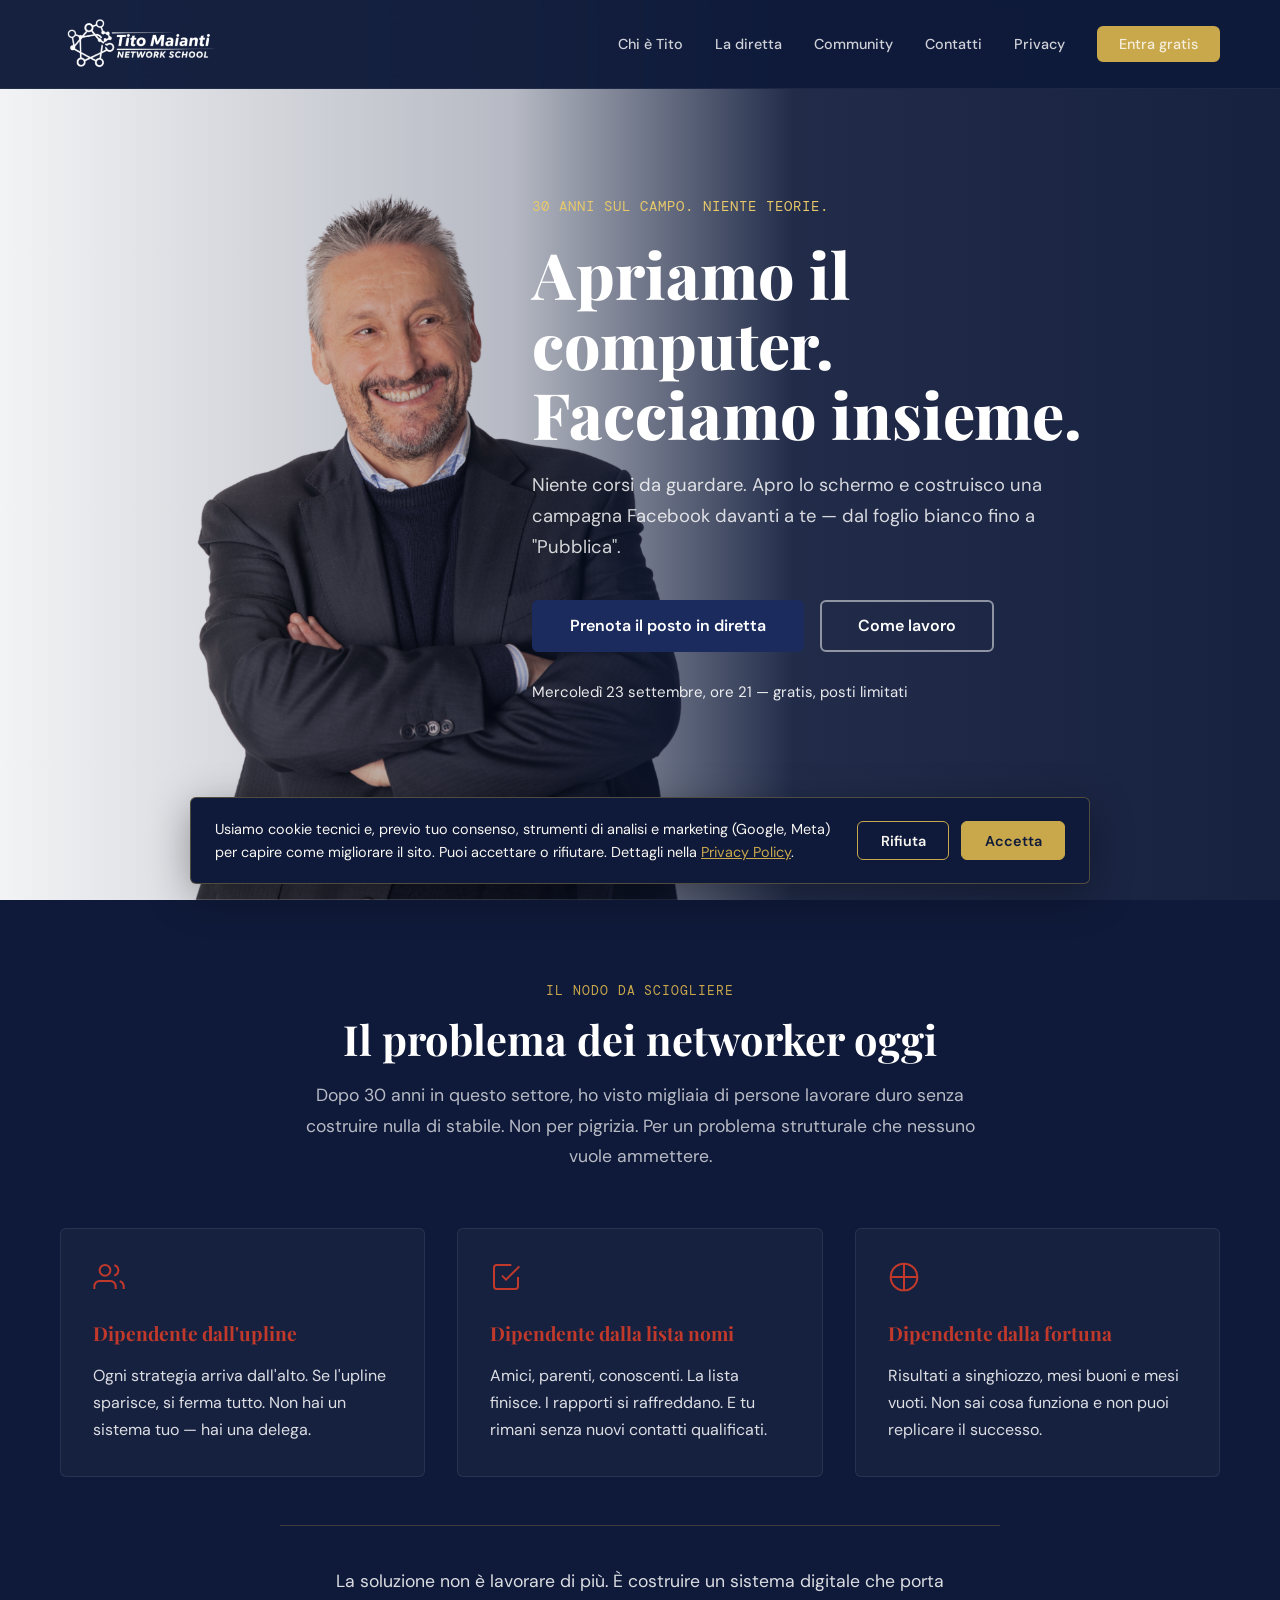
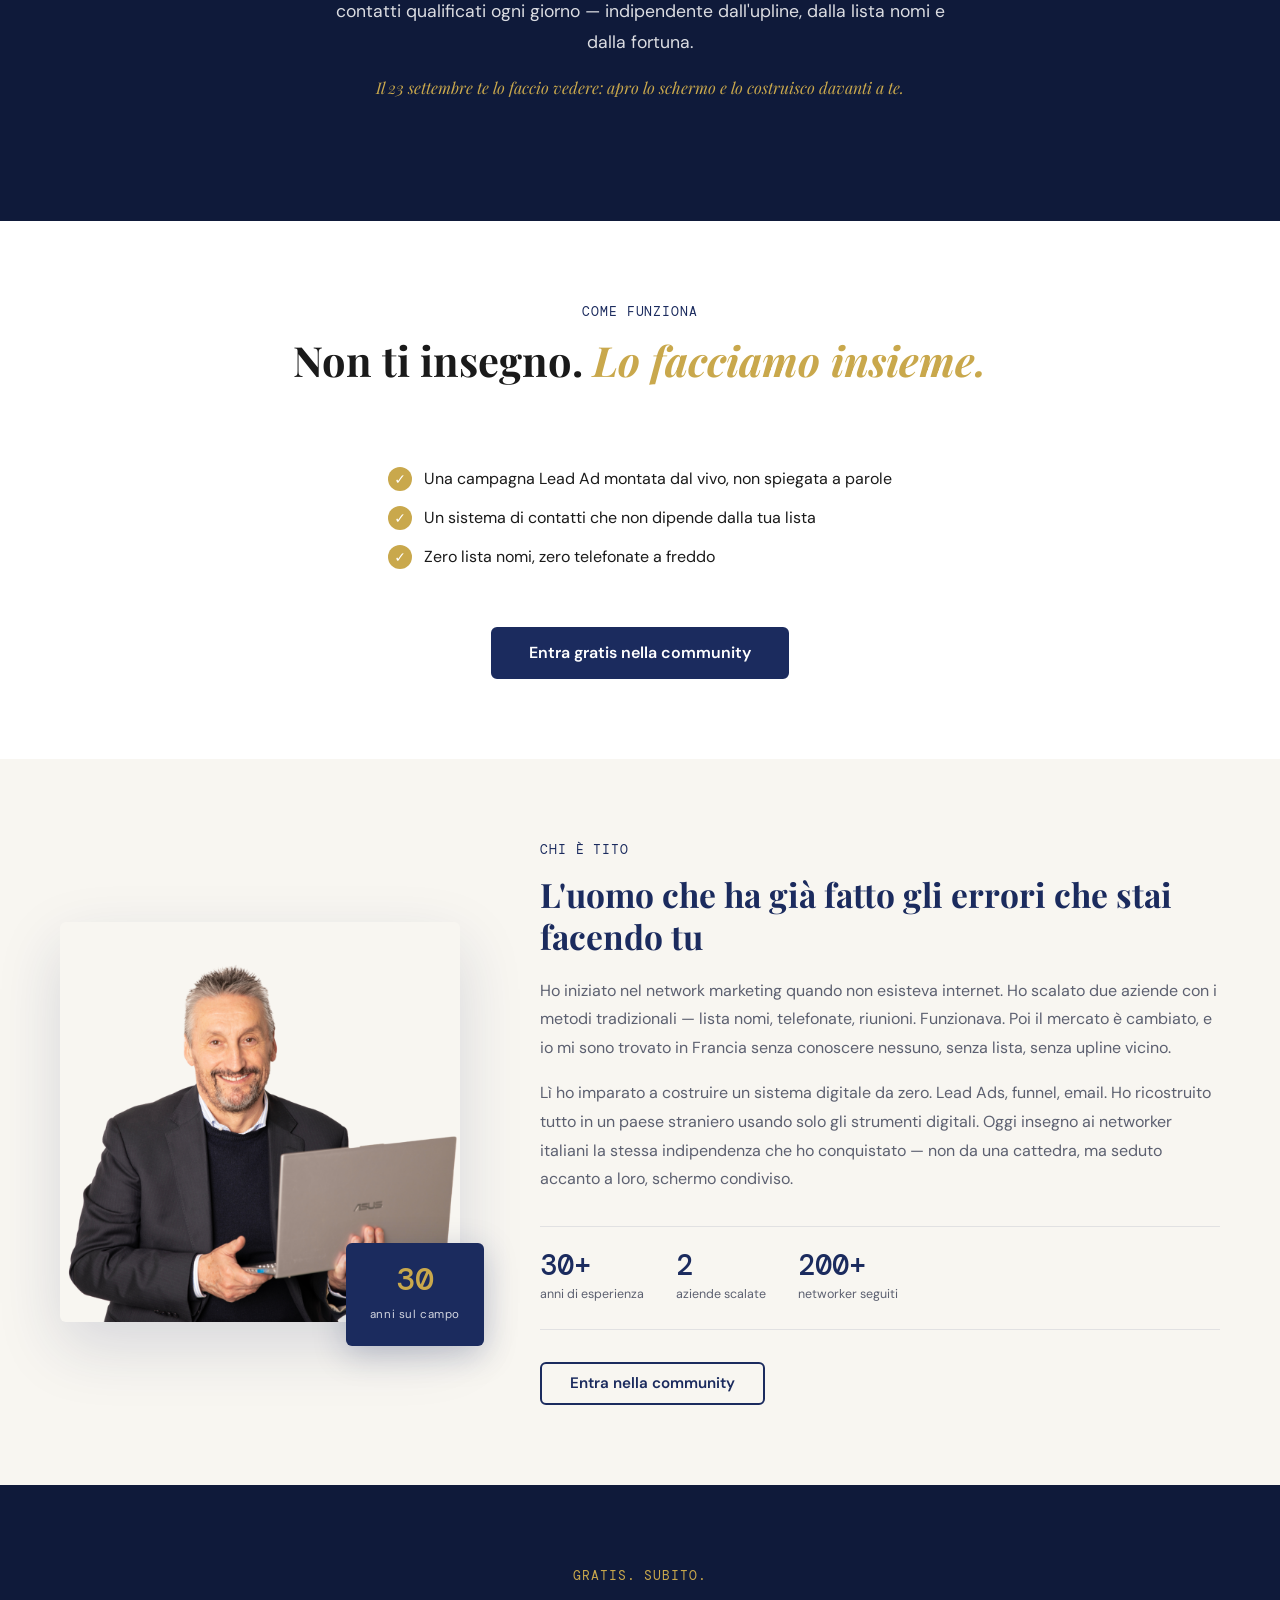
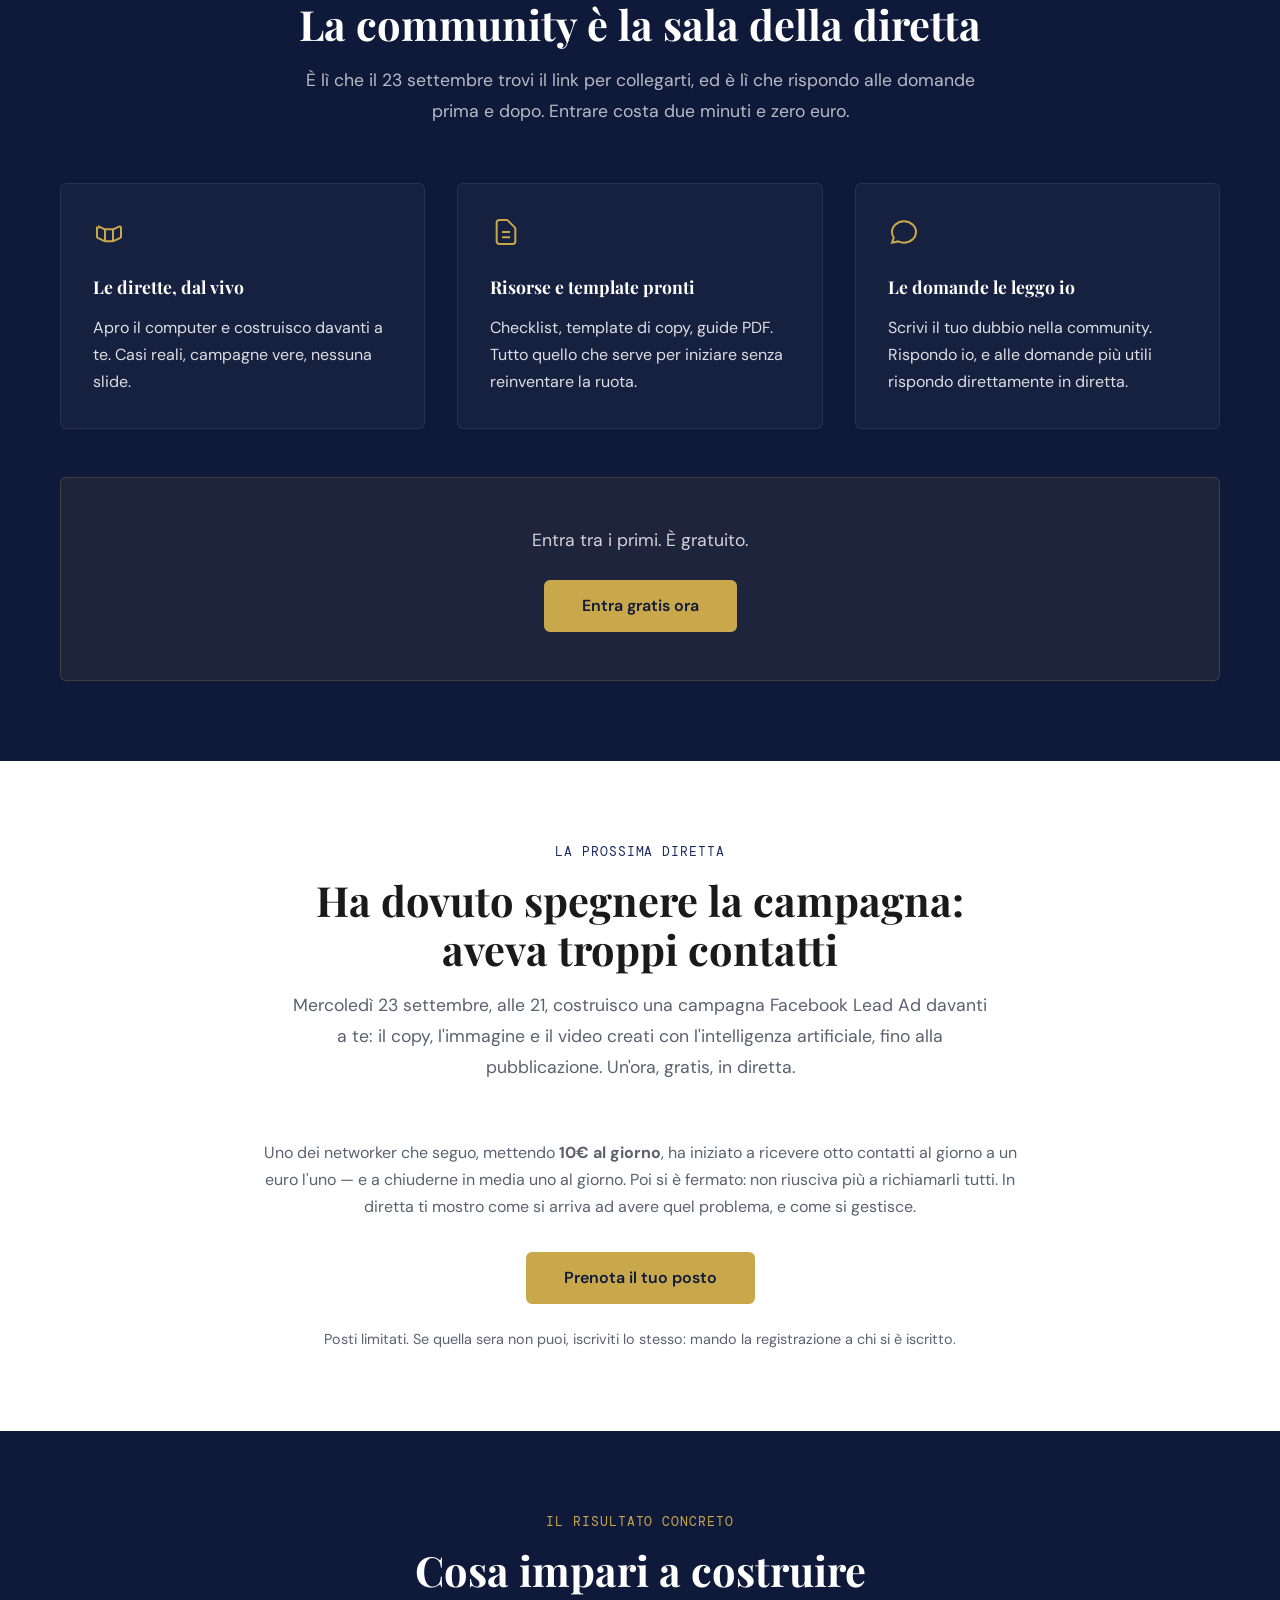
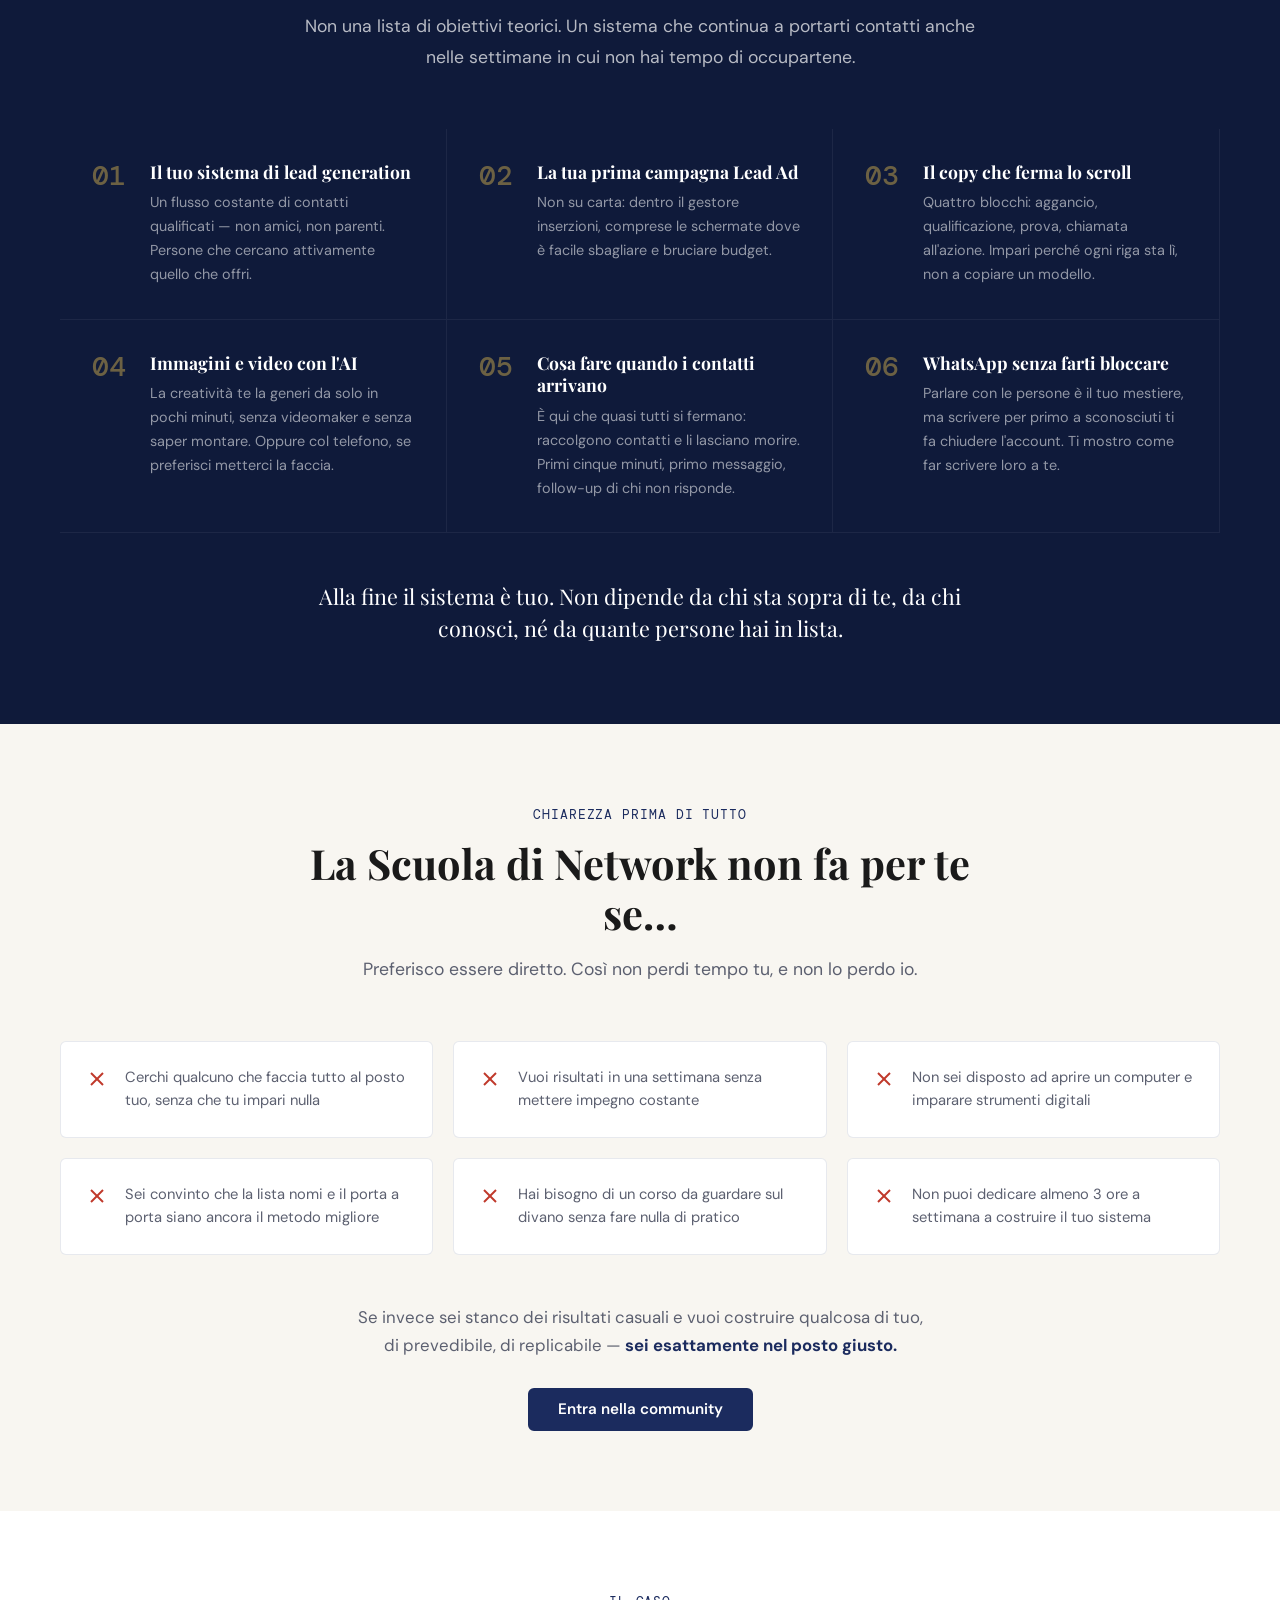
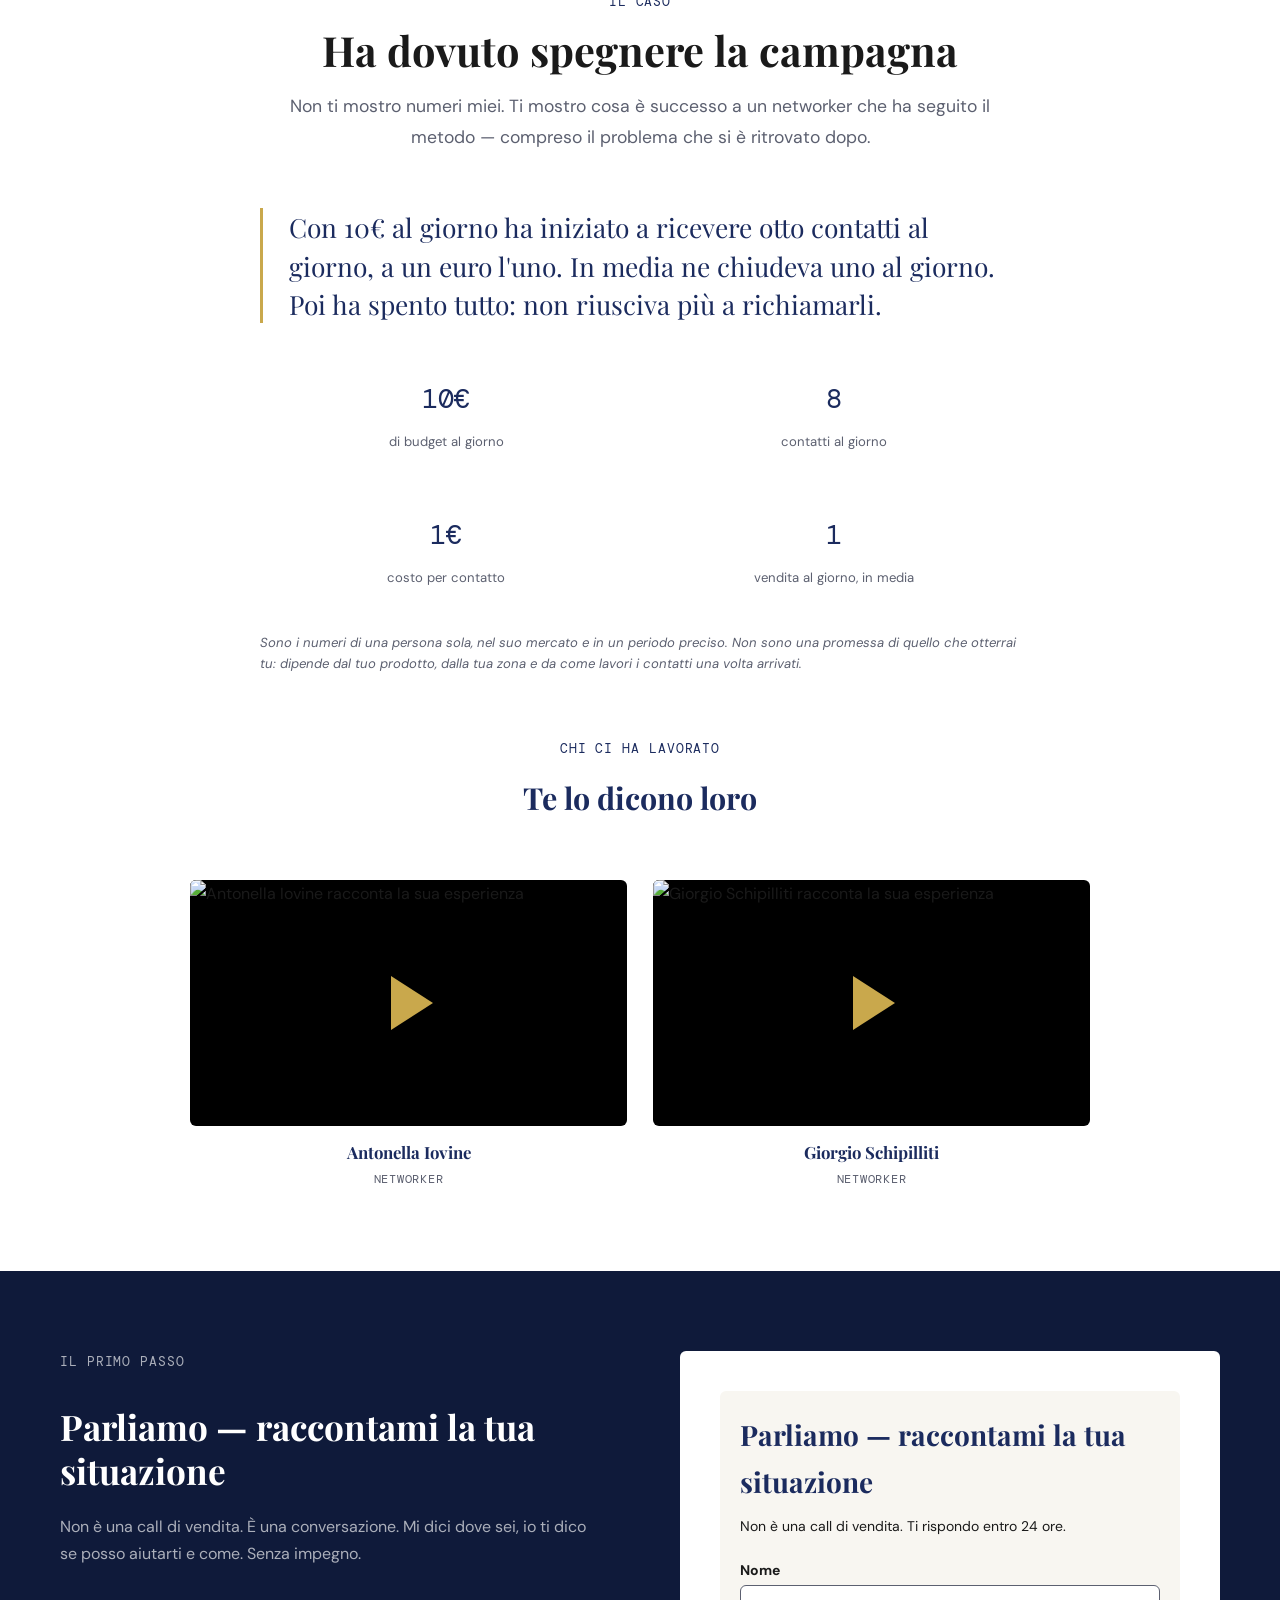
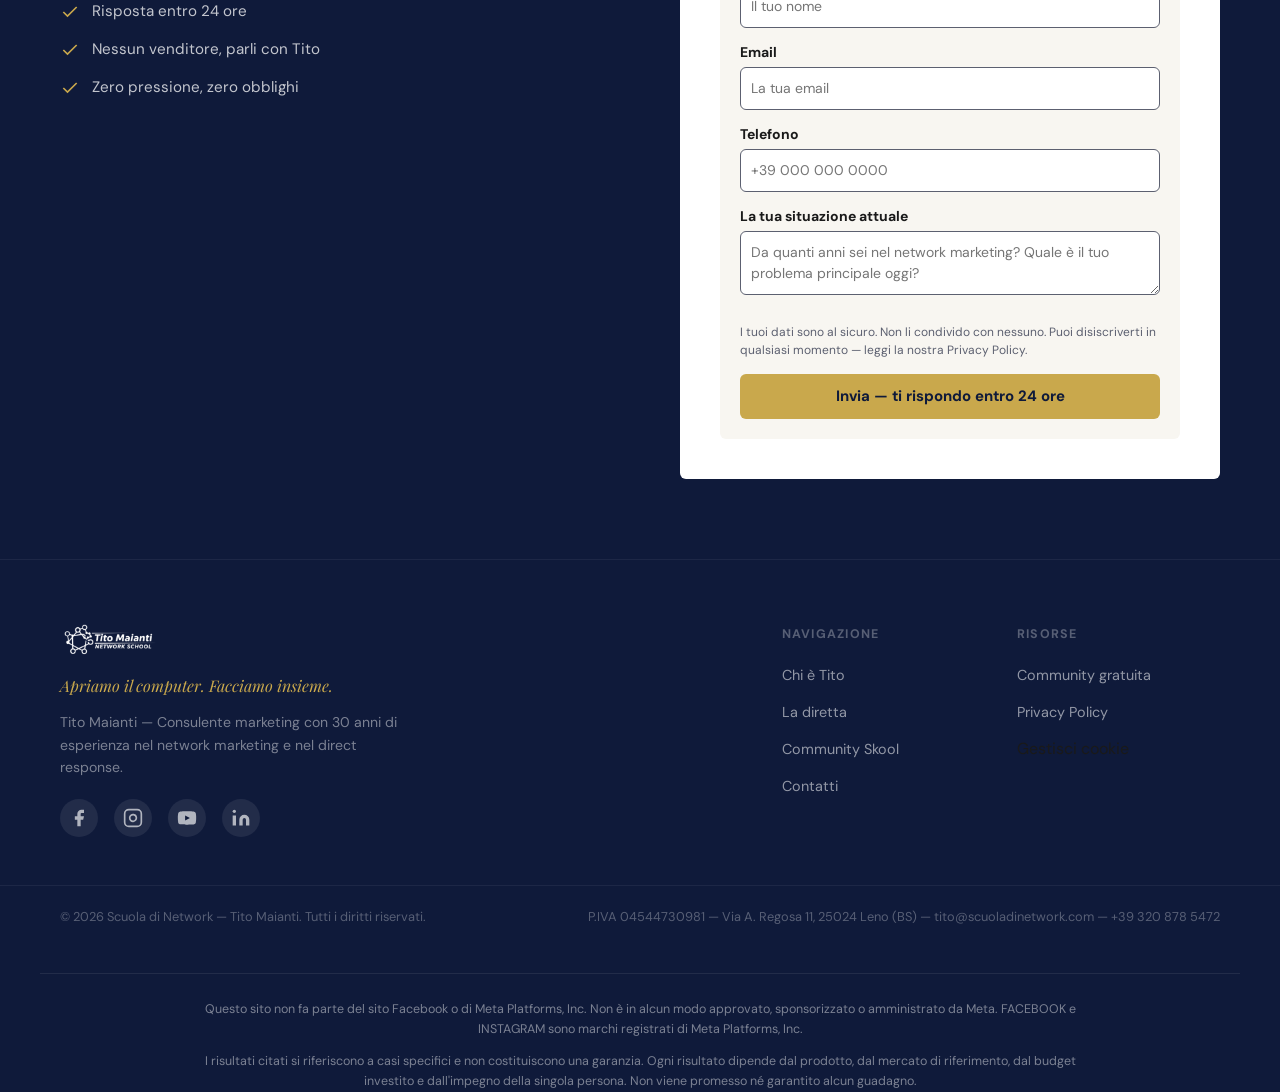
==== commit c2ef497b: "Aggiunge le testimonianze video reali e sistema la facciata YouTube Le due testimonianze erano gia' " ====
--- a/index.html
+++ b/index.html
@@ -569,26 +569,41 @@
           dalla tua zona e da come lavori i contatti una volta arrivati.
         </p>
 
-        <!-- ============================================================
-             ⚠️ TITO: QUI LE TESTIMONIANZE REALI, QUANDO LE HAI RACCOLTE
-             Struttura pronta, basta sostituire i testi e togliere il commento.
-             Chiedi a Giorgio e ai networker del corso: nome, città, una frase
-             loro — e se possibile un vocale o un video da 30 secondi col telefono.
-
-        <div class="testimonianze__grid" style="margin-top:3rem;">
-          <div class="testimonianza">
-            <p class="testimonianza__testo">"[frase testuale della persona]"</p>
-            <div class="testimonianza__autore">
-              <div class="testimonianza__avatar">G</div>
-              <div>
-                <span class="testimonianza__nome">[Nome]</span>
-                <span class="testimonianza__ruolo">[Ruolo — Città]</span>
+      </div>
+
+      <!-- ============================================================
+           TESTIMONIANZE VIDEO REALI
+           Due video gia' pubblici sul canale YouTube di Tito.
+           Si caricano solo al click (vedi js/main.js): YouTube scrive
+           cookie appena l'iframe esiste, cosi' parte solo se l'utente vuole.
+      ============================================================ -->
+      <div class="vt" style="margin-top:4rem;">
+        <div class="section__header section__header--center">
+          <p class="section__eyebrow">Chi ci ha lavorato</p>
+          <h3 class="vt__title">Te lo dicono loro</h3>
+        </div>
+
+        <div class="vt__grid">
+          <figure class="vt__item">
+            <div class="yt-facade" data-videoid="31DWshfbrlI" role="button" tabindex="0" aria-label="Guarda la testimonianza di Antonella Iovine">
+              <img src="https://img.youtube.com/vi/31DWshfbrlI/hqdefault.jpg" alt="Antonella Iovine racconta la sua esperienza" class="yt-facade__thumb" loading="lazy">
+              <div class="yt-facade__play" aria-hidden="true">
+                <svg viewBox="0 0 24 24" fill="none" xmlns="http://www.w3.org/2000/svg"><polygon points="6 3 20 12 6 21 6 3" fill="currentColor"/></svg>
               </div>
             </div>
-          </div>
-        </div>
-
-        ============================================================ -->
+            <figcaption class="vt__cap"><strong>Antonella Iovine</strong><span>Networker</span></figcaption>
+          </figure>
+
+          <figure class="vt__item">
+            <div class="yt-facade" data-videoid="8ZfCsYkQIx4" role="button" tabindex="0" aria-label="Guarda la testimonianza di Giorgio Schipilliti">
+              <img src="https://img.youtube.com/vi/8ZfCsYkQIx4/hqdefault.jpg" alt="Giorgio Schipilliti racconta la sua esperienza" class="yt-facade__thumb" loading="lazy">
+              <div class="yt-facade__play" aria-hidden="true">
+                <svg viewBox="0 0 24 24" fill="none" xmlns="http://www.w3.org/2000/svg"><polygon points="6 3 20 12 6 21 6 3" fill="currentColor"/></svg>
+              </div>
+            </div>
+            <figcaption class="vt__cap"><strong>Giorgio Schipilliti</strong><span>Networker</span></figcaption>
+          </figure>
+        </div>
       </div>
 
     </div>
--- a/css/style.css
+++ b/css/style.css
@@ -1582,3 +1582,39 @@
   text-align: center;
 }
 .legal-disclaimer p:last-child { margin-bottom: 0; }
+
+/* === TESTIMONIANZE VIDEO === */
+.vt__title {
+  font-family: var(--font-title);
+  font-size: clamp(1.4rem, 3vw, 1.9rem);
+  color: var(--color-primary);
+  margin-bottom: 0.6rem;
+}
+.vt__grid {
+  display: grid;
+  gap: 1.6rem;
+  max-width: 900px;
+  margin: 0 auto;
+}
+@media (min-width: 720px) { .vt__grid { grid-template-columns: 1fr 1fr; } }
+.vt__item { margin: 0; }
+.vt__item .yt-facade { border-radius: var(--radius); overflow: hidden; }
+.vt__cap {
+  display: flex;
+  flex-direction: column;
+  margin-top: 0.8rem;
+  text-align: center;
+}
+.vt__cap strong {
+  font-family: var(--font-title);
+  font-size: 1.05rem;
+  color: var(--color-primary);
+}
+.vt__cap span {
+  font-family: var(--font-mono);
+  font-size: 0.78rem;
+  text-transform: uppercase;
+  letter-spacing: 0.06em;
+  color: var(--color-text-muted);
+  margin-top: 0.15rem;
+}
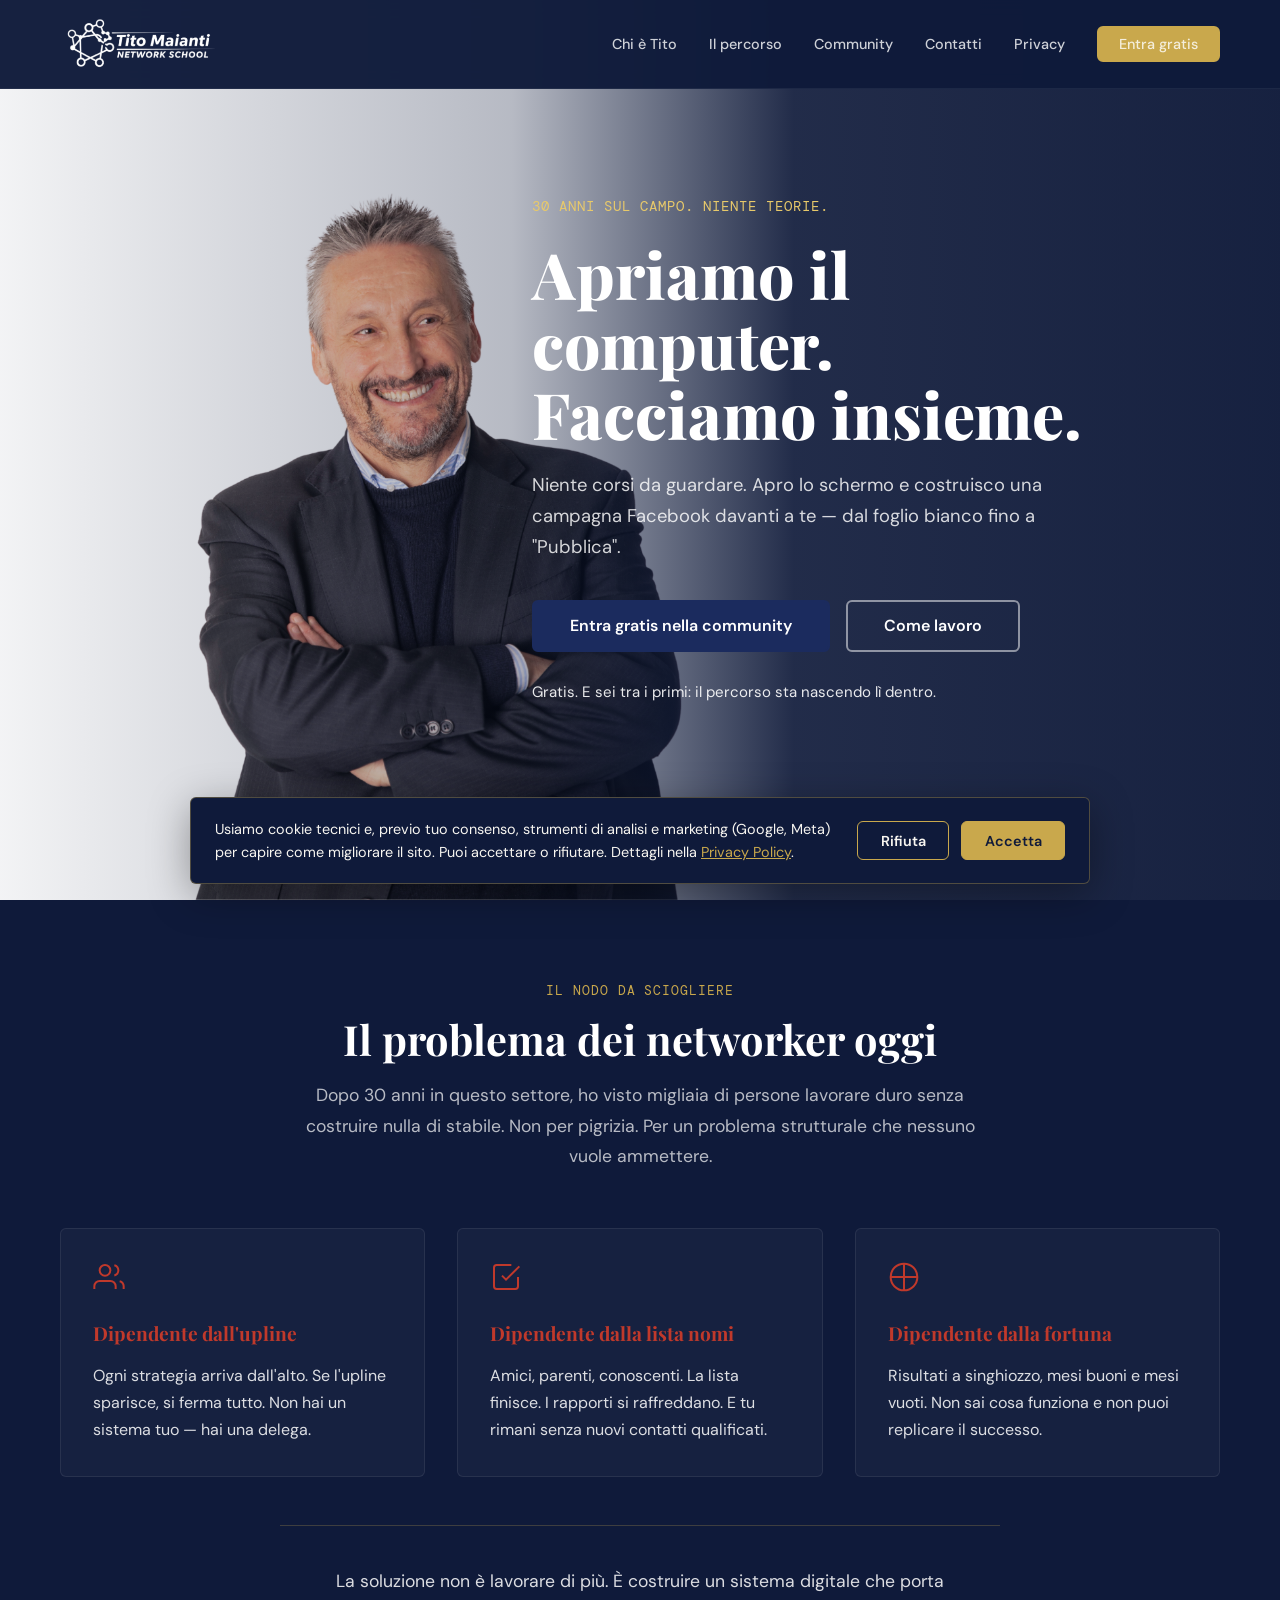
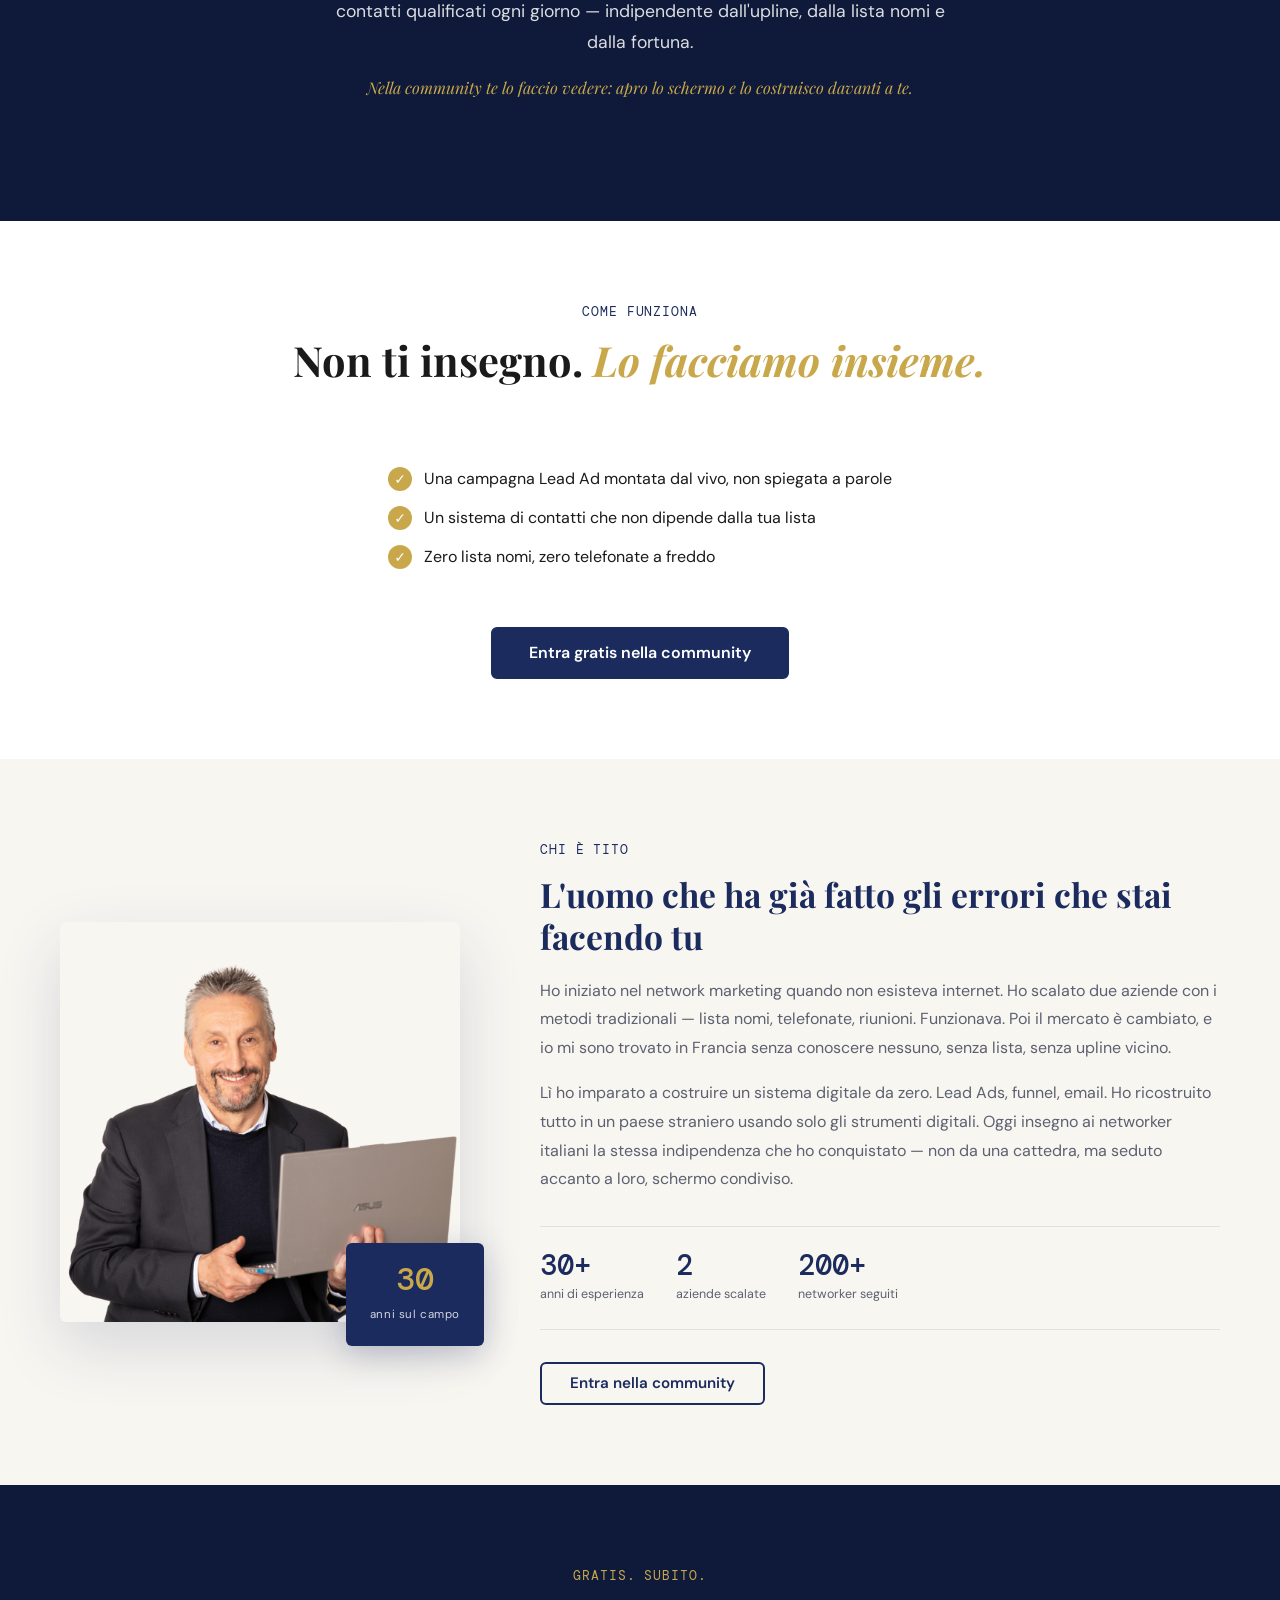
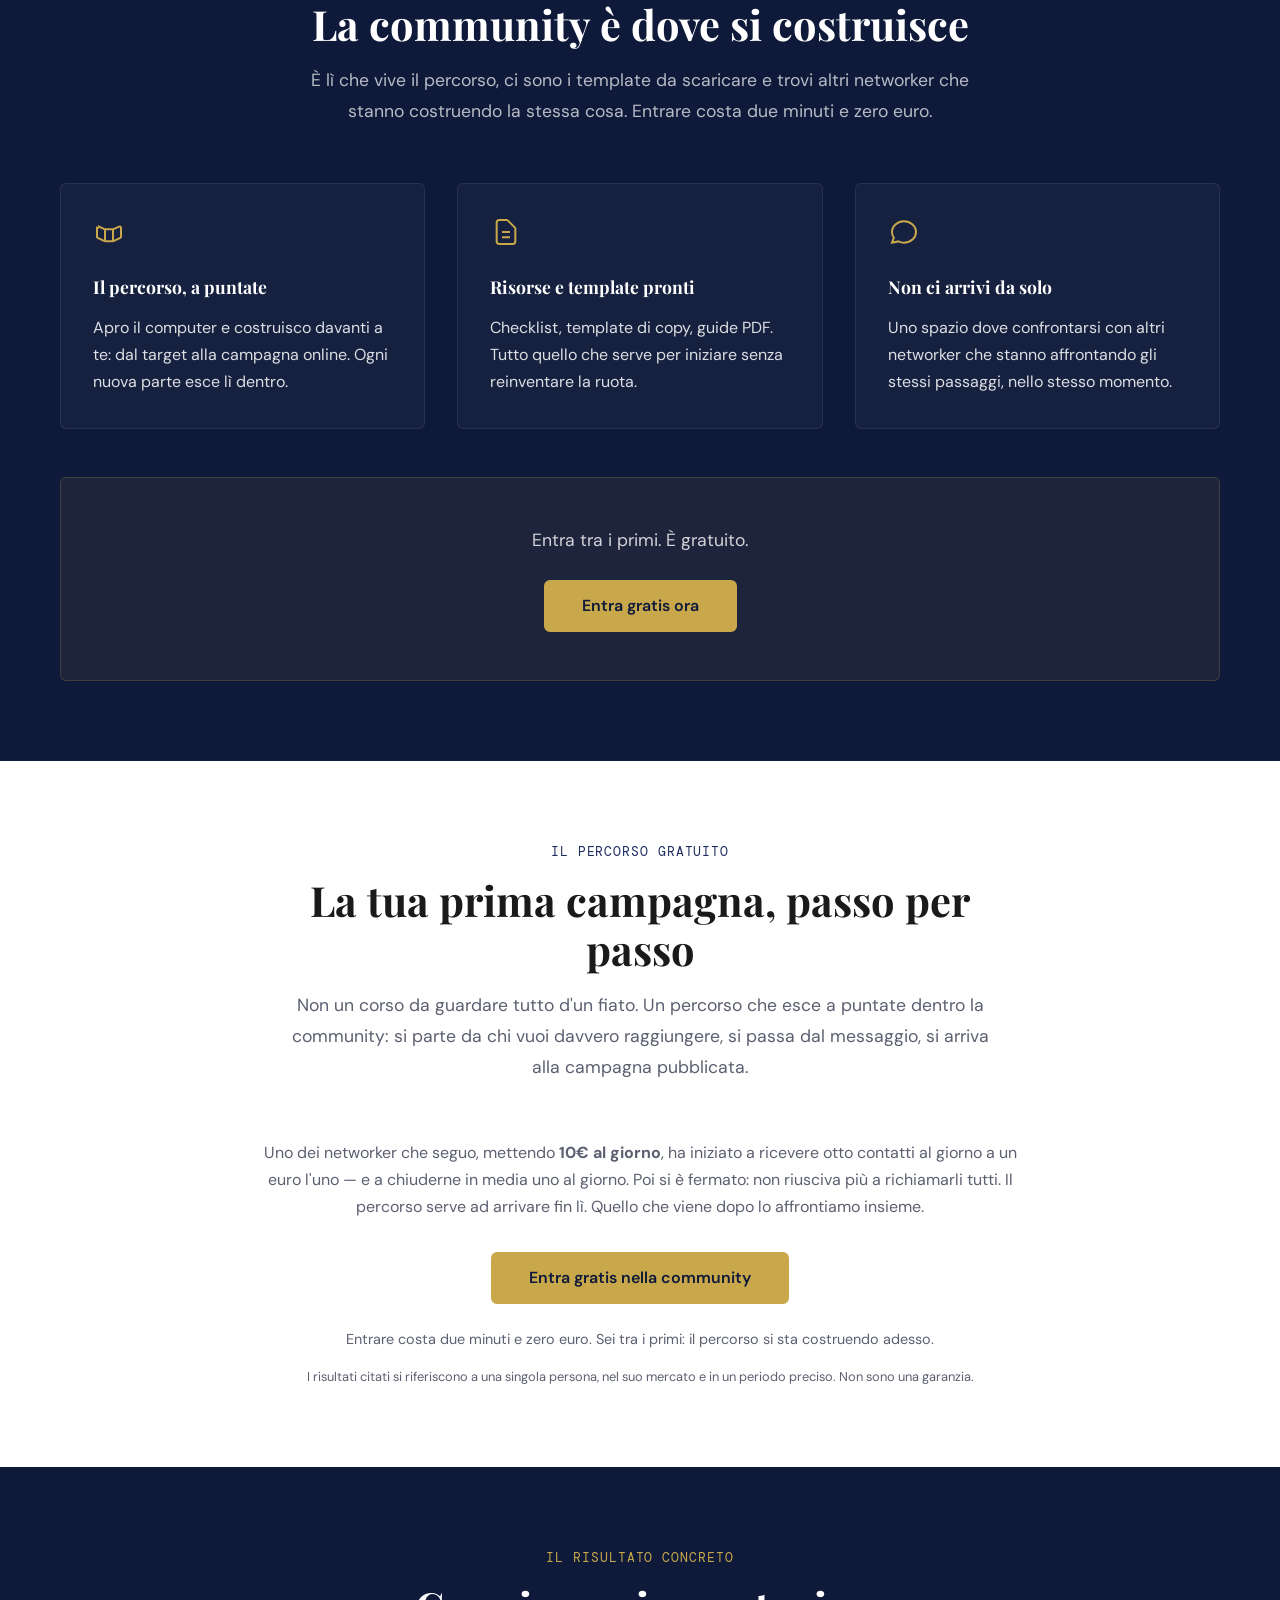
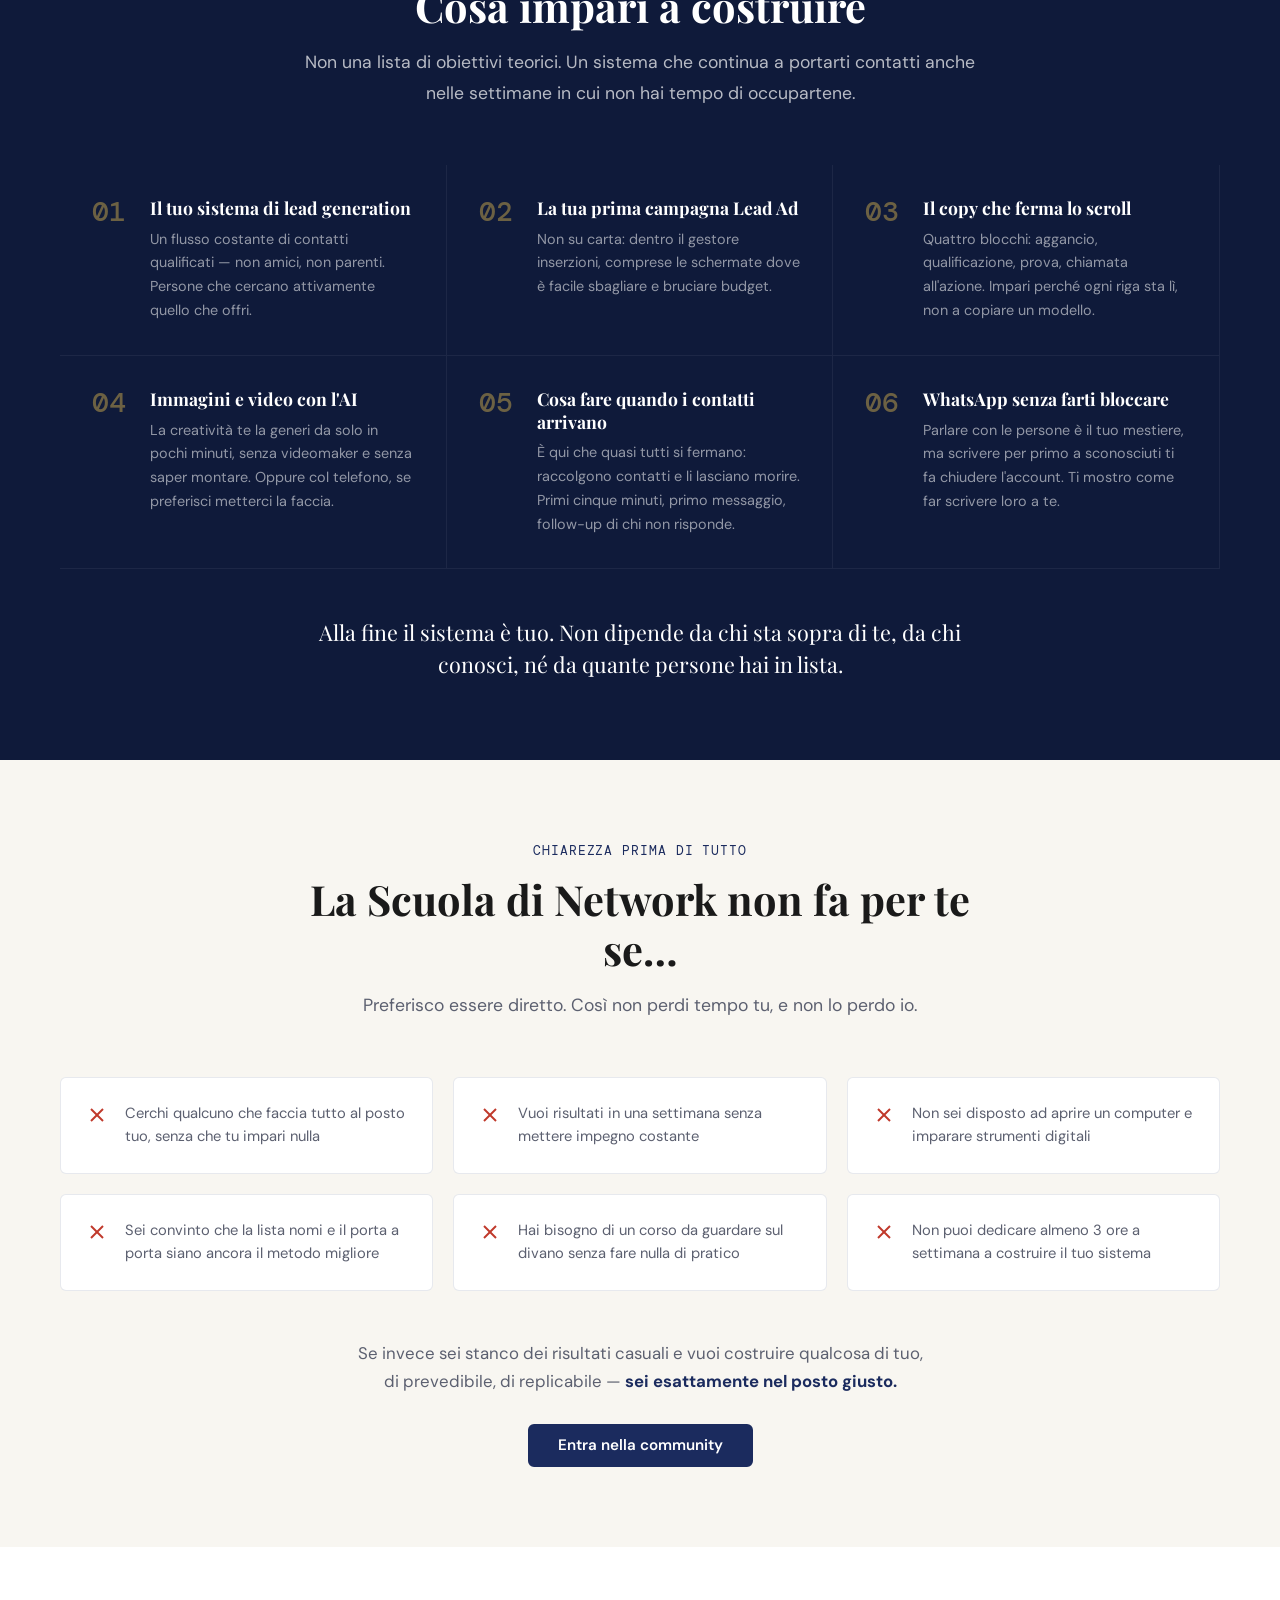
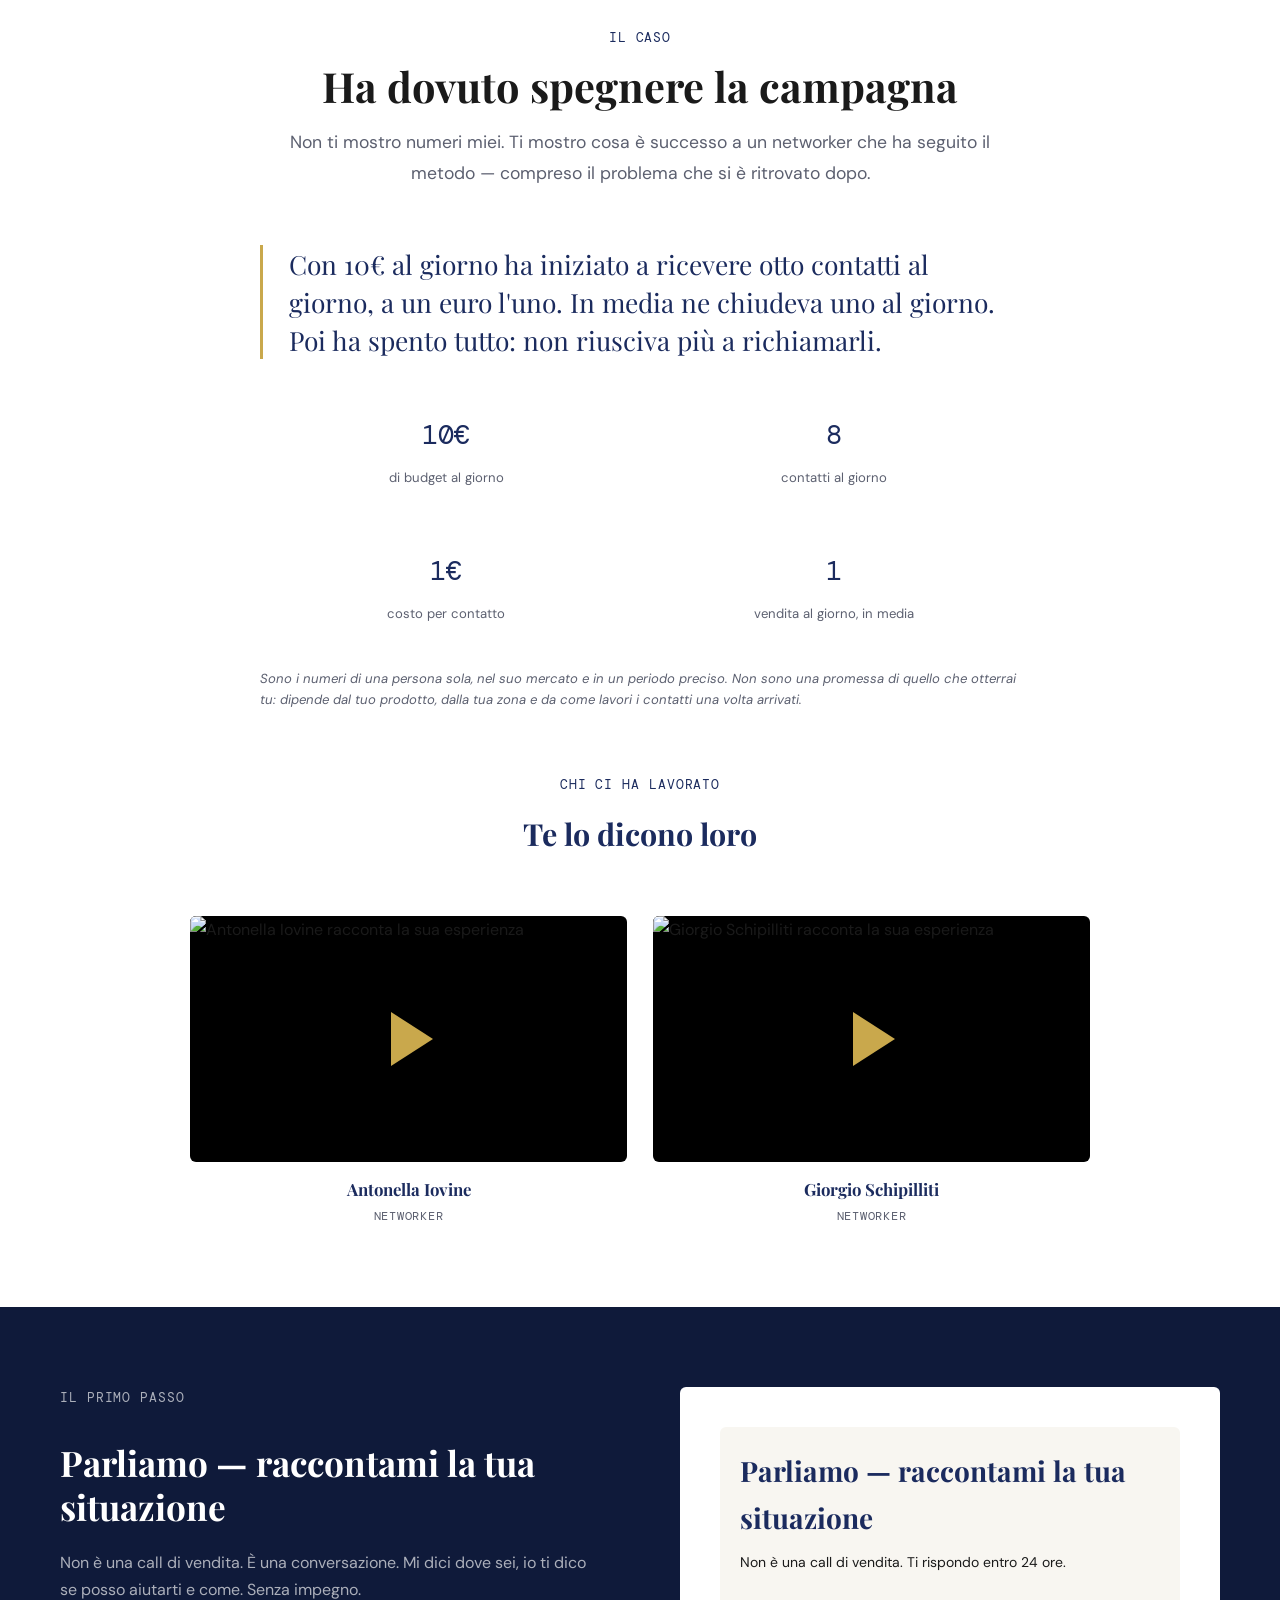
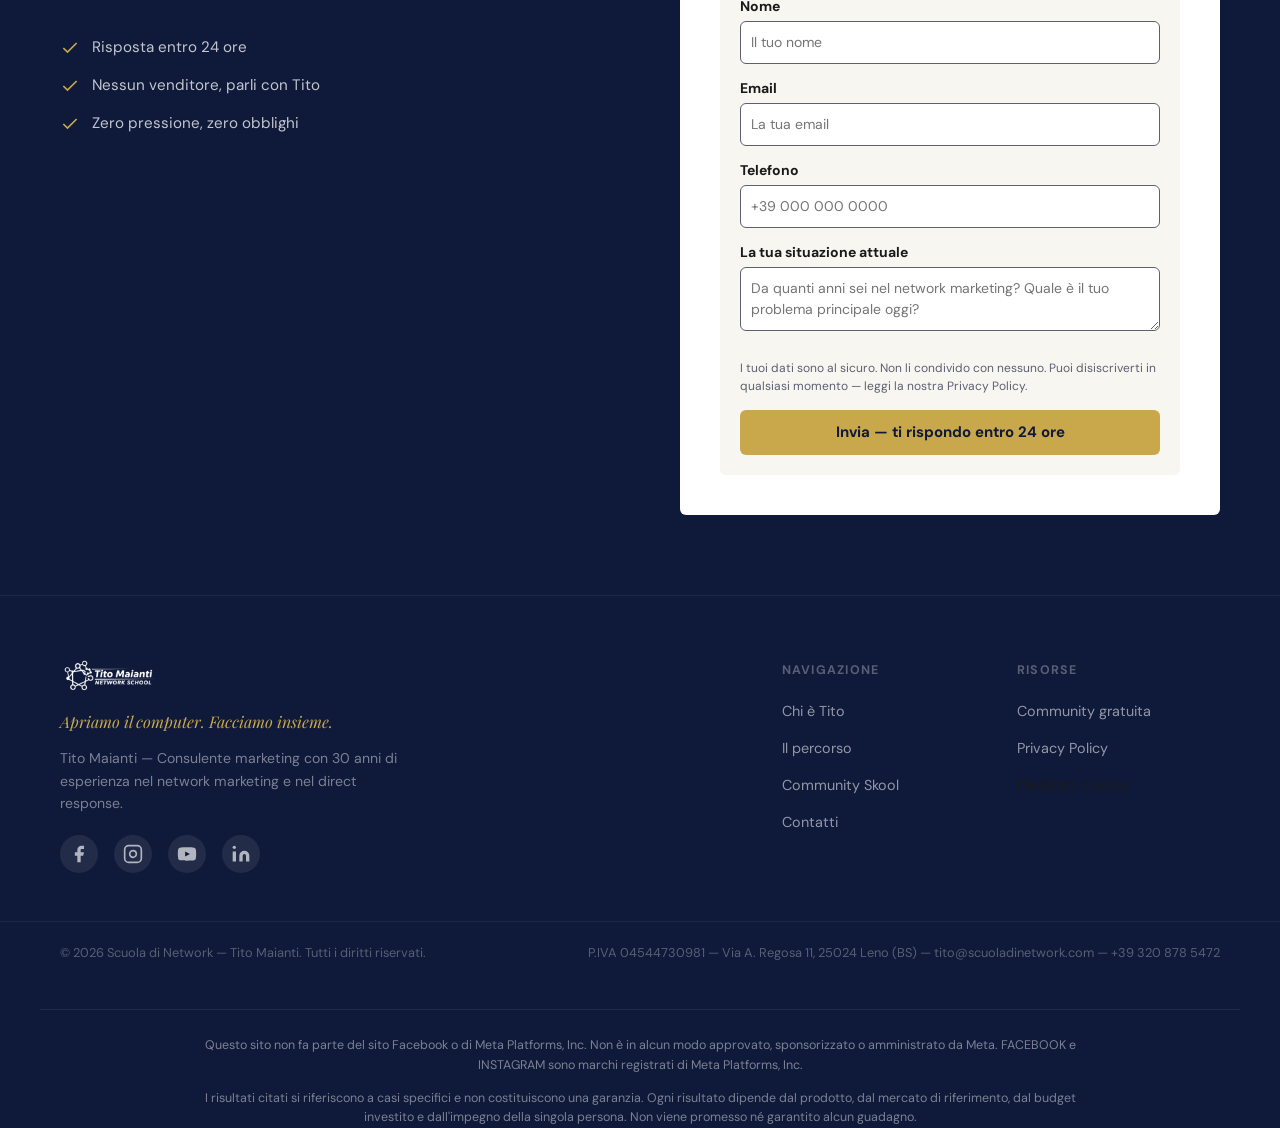
==== commit 7871af68: "Rimuove la diretta cancellata e punta tutto sulla community La diretta gratuita del 23 settembre 202" ====
--- a/index.html
+++ b/index.html
@@ -62,10 +62,10 @@
 
   <meta charset="UTF-8">
   <meta name="viewport" content="width=device-width, initial-scale=1.0">
-  <meta name="description" content="Tito Maianti, 30 anni nel network marketing. Mercoledì 23 settembre, ore 21: costruisco una campagna Facebook Lead Ad in diretta, dal copy alla pubblicazione. Gratis.">
+  <meta name="description" content="Tito Maianti, 30 anni nel network marketing. Nella community gratuita costruiamo insieme la tua prima campagna Facebook Lead Ad: dal target al copy, fino alla pubblicazione.">
   <meta property="og:type" content="website">
   <meta property="og:title" content="Ha dovuto spegnere la campagna: aveva troppi contatti">
-  <meta property="og:description" content="Mercoledì 23 settembre, ore 21. In un'ora costruisco una Lead Ad davanti a te: copy, immagine e video con l'AI, campagna online. Diretta gratuita per networker.">
+  <meta property="og:description" content="Nella community gratuita costruiamo insieme una campagna Facebook Lead Ad — dal target al copy fino alla pubblicazione. Per networker che non vogliono più dipendere dalla lista nomi.">
   <!-- ⚠️ TITO: questa era rotta (puntava a img/tito-hero.jpg, cartella inesistente):
        condividendo il link non appariva nessuna anteprima. Ora punta a una foto vera.
        Meglio ancora sarebbe un'immagine fatta apposta da 1200x630 px con data e titolo. -->
@@ -100,7 +100,7 @@
       </button>
       <ul class="nav__links" id="navLinks">
         <li><a href="#chi-e-tito">Chi è Tito</a></li>
-        <li><a href="#percorsi">La diretta</a></li>
+        <li><a href="#percorsi">Il percorso</a></li>
         <li><a href="#community">Community</a></li>
         <li><a href="#contatti">Contatti</a></li>
         <li><a href="privacy.html">Privacy</a></li>
@@ -127,8 +127,8 @@
         Facebook davanti a te — dal foglio bianco fino a "Pubblica".
       </p>
       <div class="hero__ctas">
-        <a href="diretta.html" class="btn btn--primary btn--lg">
-          Prenota il posto in diretta
+        <a href="https://www.skool.com/scuola-di-network-2283" target="_blank" rel="noopener" class="btn btn--primary btn--lg">
+          Entra gratis nella community
         </a>
         <!-- Il pulsante puntava al video, rimosso perché parlava dell'offerta vecchia.
              Rimettere l'icona play quando il video nuovo sarà online. -->
@@ -136,7 +136,7 @@
           Come lavoro
         </a>
       </div>
-      <p class="hero__trust">Mercoledì 23 settembre, ore 21 — gratis, posti limitati</p>
+      <p class="hero__trust">Gratis. E sei tra i primi: il percorso sta nascendo lì dentro.</p>
     </div>
     <a href="#problema" class="hero__scroll" aria-label="Scorri in basso">
       <svg width="24" height="24" viewBox="0 0 24 24" fill="none" stroke="currentColor" stroke-width="2"><path d="M12 5v14M5 12l7 7 7-7"/></svg>
@@ -198,7 +198,7 @@
           dalla lista nomi e dalla fortuna.
         </p>
         <p class="problema__soluzione-firma">
-          Il 23 settembre te lo faccio vedere: apro lo schermo e lo costruisco davanti a te.
+          Nella community te lo faccio vedere: apro lo schermo e lo costruisco davanti a te.
         </p>
       </div>
     </div>
@@ -302,10 +302,11 @@
     <div class="container">
       <div class="section__header section__header--center">
         <p class="section__eyebrow section__eyebrow--gold">Gratis. Subito.</p>
-        <h2 class="section__title">La community è la sala della diretta</h2>
+        <h2 class="section__title">La community &egrave; dove si costruisce</h2>
         <p class="section__sub">
-          È lì che il 23 settembre trovi il link per collegarti, ed è lì che
-          rispondo alle domande prima e dopo. Entrare costa due minuti e zero euro.
+          &Egrave; l&igrave; che vive il percorso, ci sono i template da scaricare e trovi
+          altri networker che stanno costruendo la stessa cosa. Entrare costa due minuti
+          e zero euro.
         </p>
       </div>
 
@@ -314,10 +315,10 @@
           <div class="community__benefit-icon">
             <svg width="32" height="32" viewBox="0 0 24 24" fill="none" stroke="currentColor" stroke-width="1.5"><path d="M15 10l4.553-2.069A1 1 0 0121 8.876V15.5a1 1 0 01-.555.894L15 19M15 10v9M15 10H9M15 19H9M9 10L4.447 7.931A1 1 0 013 8.876V15.5a1 1 0 00.555.894L9 19M9 10v9"/></svg>
           </div>
-          <h3>Le dirette, dal vivo</h3>
+          <h3>Il percorso, a puntate</h3>
           <p>
-            Apro il computer e costruisco davanti a te. Casi reali,
-            campagne vere, nessuna slide.
+            Apro il computer e costruisco davanti a te: dal target alla
+            campagna online. Ogni nuova parte esce l&igrave; dentro.
           </p>
         </div>
         <div class="community__benefit">
@@ -334,10 +335,10 @@
           <div class="community__benefit-icon">
             <svg width="32" height="32" viewBox="0 0 24 24" fill="none" stroke="currentColor" stroke-width="1.5"><path d="M8 12h.01M12 12h.01M16 12h.01M21 12c0 4.418-4.03 8-9 8a9.863 9.863 0 01-4.255-.949L3 20l1.395-3.72C3.512 15.042 3 13.574 3 12c0-4.418 4.03-8 9-8s9 3.582 9 8z"/></svg>
           </div>
-          <h3>Le domande le leggo io</h3>
+          <h3>Non ci arrivi da solo</h3>
           <p>
-            Scrivi il tuo dubbio nella community. Rispondo io, e alle
-            domande più utili rispondo direttamente in diretta.
+            Uno spazio dove confrontarsi con altri networker che stanno
+            affrontando gli stessi passaggi, nello stesso momento.
           </p>
         </div>
       </div>
@@ -354,40 +355,39 @@
   </section>
 
   <!-- ============================================================
-       6. I PERCORSI
-  ============================================================ -->
-  <!-- ============================================================
-       LA DIRETTA
-       Sostituisce i vecchi 3 tier mensili (397/597/897 €), superati dalla
-       scala "Autonomia Digitale" (agent_docs/offerta.md).
-       Oggi il sito ha un solo obiettivo: portare all'iscrizione alla diretta.
-       Il listino tornerà quando il corso esisterà davvero.
+       IL PERCORSO GRATUITO
+       Sostituisce l'annuncio della diretta del 23 settembre, cancellata
+       il 2026-08-28. Il sito ha un solo obiettivo: far entrare nella
+       community gratuita, dove vive il percorso.
   ============================================================ -->
   <section class="section section--light" id="percorsi">
     <div class="container">
       <div class="section__header section__header--center">
-        <p class="section__eyebrow">La prossima diretta</p>
-        <h2 class="section__title">Ha dovuto spegnere la campagna: aveva troppi contatti</h2>
+        <p class="section__eyebrow">Il percorso gratuito</p>
+        <h2 class="section__title">La tua prima campagna, passo per passo</h2>
         <p class="section__sub">
-          Mercoledì 23 settembre, alle 21, costruisco una campagna Facebook Lead Ad
-          davanti a te: il copy, l'immagine e il video creati con l'intelligenza
-          artificiale, fino alla pubblicazione. Un'ora, gratis, in diretta.
+          Non un corso da guardare tutto d'un fiato. Un percorso che esce a puntate
+          dentro la community: si parte da chi vuoi davvero raggiungere, si passa dal
+          messaggio, si arriva alla campagna pubblicata.
         </p>
       </div>
 
       <div style="max-width:760px; margin:0 auto; text-align:center;">
         <p style="color:var(--color-text-muted); line-height:1.7; margin-bottom:2rem;">
-          Uno dei networker che seguo, mettendo <strong>10€ al giorno</strong>, ha iniziato
-          a ricevere otto contatti al giorno a un euro l'uno — e a chiuderne in media
-          uno al giorno. Poi si è fermato: non riusciva più a richiamarli tutti.
-          In diretta ti mostro come si arriva ad avere quel problema, e come si gestisce.
-        </p>
-
-        <a href="diretta.html" class="btn btn--gold btn--lg">Prenota il tuo posto</a>
+          Uno dei networker che seguo, mettendo <strong>10&euro; al giorno</strong>, ha iniziato
+          a ricevere otto contatti al giorno a un euro l'uno &mdash; e a chiuderne in media
+          uno al giorno. Poi si &egrave; fermato: non riusciva pi&ugrave; a richiamarli tutti.
+          Il percorso serve ad arrivare fin l&igrave;. Quello che viene dopo lo affrontiamo insieme.
+        </p>
+
+        <a href="https://www.skool.com/scuola-di-network-2283" target="_blank" rel="noopener" class="btn btn--gold btn--lg">Entra gratis nella community</a>
 
         <p style="margin-top:1.4rem; font-size:0.9rem; color:var(--color-text-muted);">
-          Posti limitati. Se quella sera non puoi, iscriviti lo stesso:
-          mando la registrazione a chi si è iscritto.
+          Entrare costa due minuti e zero euro. Sei tra i primi: il percorso si sta costruendo adesso.
+        </p>
+        <p style="margin-top:0.9rem; font-size:0.8rem; color:var(--color-text-muted);">
+          I risultati citati si riferiscono a una singola persona, nel suo mercato e in un periodo
+          preciso. Non sono una garanzia.
         </p>
       </div>
     </div>
@@ -803,7 +803,7 @@
           <h4>Navigazione</h4>
           <ul>
             <li><a href="#chi-e-tito">Chi è Tito</a></li>
-            <li><a href="#percorsi">La diretta</a></li>
+            <li><a href="#percorsi">Il percorso</a></li>
             <li><a href="#community">Community Skool</a></li>
             <li><a href="#contatti">Contatti</a></li>
           </ul>
@@ -866,18 +866,21 @@
   <div class="lm-popup" id="lmPopup" role="dialog" aria-live="polite" aria-label="Risorsa gratuita">
     <div class="lm-popup__box">
       <button type="button" class="lm-popup__close" id="lmPopupClose" aria-label="Chiudi">&times;</button>
-      <p class="lm-popup__eyebrow">Diretta gratuita · 23 settembre</p>
+      <p class="lm-popup__eyebrow">Gratis &middot; Community</p>
       <h2 class="lm-popup__title">Ha dovuto spegnere la campagna: aveva troppi contatti</h2>
       <p class="lm-popup__text">
-        Mercoledì 23 settembre alle 21 costruisco una Lead Ad davanti a te —
-        copy, immagine e video con l'AI, fino alla pubblicazione. Un'ora, gratis.
+        Nella community gratuita costruiamo insieme la tua prima campagna Lead Ad &mdash;
+        dal target alla pubblicazione. Entrare costa due minuti.
       </p>
-      <!-- Form MailerLite "Diretta 23 settembre" (creato 2026-07-29).
-           Gruppo dedicato "Diretta 23 settembre", opt-in singolo,
-           redirect a grazie-diretta.html. Non modificare i campi a mano:
-           si gestiscono dal builder MailerLite.
-           Il vecchio form del lead magnet era AZj25o. -->
-      <div class="ml-embedded" data-form="nNu1Yl"></div>
+      <!-- 2026-08-28: rimosso il form MailerLite "Diretta 23 settembre" (nNu1Yl),
+           insieme alla diretta cancellata. Il popup porta direttamente alla community.
+           Il form del lead magnet (AZj25o, gruppo "Lead Magnet - Template Lead Ad")
+           NON e' stato ripristinato di proposito: la sua automazione di 5 email e'
+           ancora attiva e le email 4 e 5 promuovono un corso che non esiste piu'.
+           Si rimette la cattura email qui dopo aver riscritto quella sequenza. -->
+      <p style="text-align:center; margin-top:1.4rem;">
+        <a href="https://www.skool.com/scuola-di-network-2283" target="_blank" rel="noopener" class="btn btn--gold btn--lg">Entra gratis nella community</a>
+      </p>
     </div>
   </div>
 
